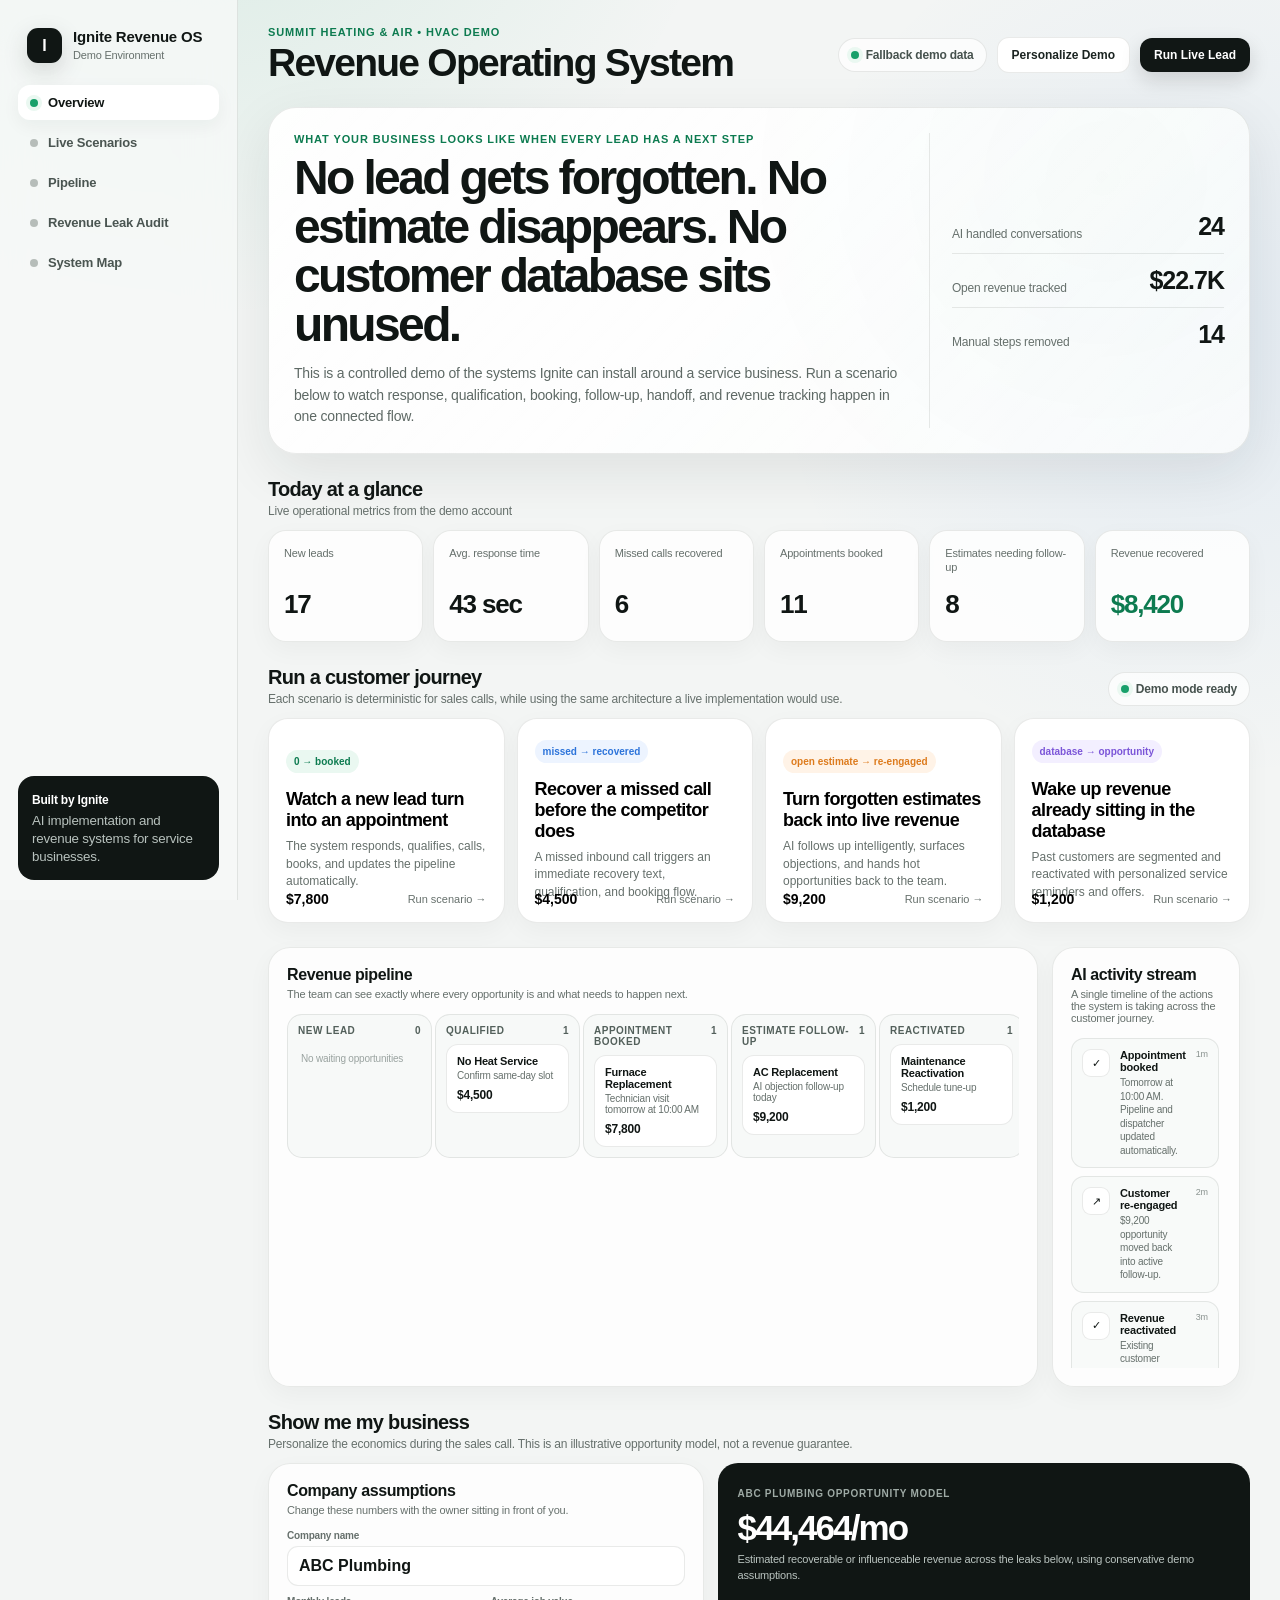
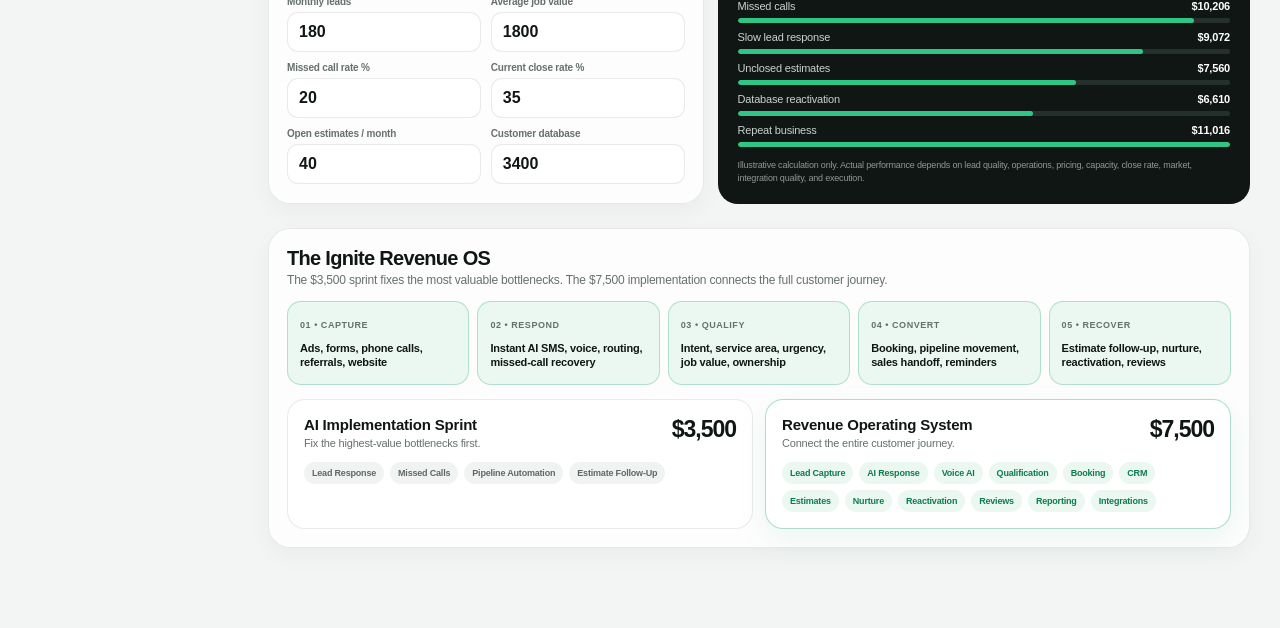
==== revenue-os-demo/index.html @ 438461cf "Build Ignite Revenue OS sales demo" ====
<!doctype html>
<html lang="en">
<head>
  <meta charset="utf-8" />
  <meta name="viewport" content="width=device-width, initial-scale=1" />
  <meta name="theme-color" content="#f5f7f6" />
  <title>Ignite Revenue OS Demo</title>
  <style>
    :root {
      --bg: #f3f5f4;
      --panel: rgba(255,255,255,.82);
      --panel-strong: #fff;
      --text: #101614;
      --muted: #66706c;
      --line: rgba(16,22,20,.09);
      --green: #18a06a;
      --green-dark: #0d7b50;
      --green-soft: #eaf8f1;
      --blue: #2d74da;
      --blue-soft: #edf4ff;
      --orange: #dd7b1d;
      --orange-soft: #fff3e7;
      --purple: #7b55d8;
      --purple-soft: #f3efff;
      --red: #d65252;
      --red-soft: #fff0f0;
      --shadow: 0 18px 55px rgba(18, 37, 30, .09);
      --radius: 22px;
    }
    * { box-sizing: border-box; }
    html { scroll-behavior: smooth; }
    body {
      margin: 0;
      background:
        radial-gradient(circle at 15% -10%, rgba(24,160,106,.13), transparent 34rem),
        radial-gradient(circle at 95% 15%, rgba(45,116,218,.08), transparent 28rem),
        var(--bg);
      color: var(--text);
      font-family: -apple-system, BlinkMacSystemFont, "SF Pro Display", "SF Pro Text", "Segoe UI", sans-serif;
      letter-spacing: -.012em;
    }
    button, input { font: inherit; }
    button { cursor: pointer; }
    .app { min-height: 100vh; display: grid; grid-template-columns: 238px 1fr; }
    .sidebar {
      position: sticky;
      top: 0;
      height: 100vh;
      padding: 22px 18px;
      border-right: 1px solid var(--line);
      background: rgba(247,249,248,.8);
      backdrop-filter: blur(24px);
      z-index: 10;
    }
    .brand { display: flex; align-items: center; gap: 11px; padding: 6px 9px 22px; }
    .brandmark {
      width: 35px; height: 35px; border-radius: 11px;
      display: grid; place-items: center;
      background: #101614; color: white; font-weight: 800;
      box-shadow: 0 8px 24px rgba(0,0,0,.15);
    }
    .brand strong { font-size: 15px; display:block; }
    .brand span { font-size: 11px; color: var(--muted); }
    .nav { display: grid; gap: 5px; }
    .nav a {
      text-decoration: none; color: #4a5551;
      padding: 10px 12px; border-radius: 12px; font-size: 13px; font-weight: 650;
      display:flex; align-items:center; gap:10px;
    }
    .nav a:hover, .nav a.active { background: white; color: var(--text); box-shadow: 0 6px 18px rgba(18,37,30,.05); }
    .doticon { width: 8px; height: 8px; border-radius: 50%; background: #b6bdb9; }
    .nav a.active .doticon { background: var(--green); box-shadow: 0 0 0 4px var(--green-soft); }
    .sidebar-foot {
      position: absolute; left:18px; right:18px; bottom:20px;
      padding: 14px; background: #101614; color:white; border-radius:16px;
    }
    .sidebar-foot small { display:block; color:#b8c2be; margin-top:4px; line-height:1.35; }
    main { min-width:0; padding: 26px 30px 80px; }
    .topbar { display:flex; justify-content:space-between; gap:18px; align-items:center; margin-bottom:22px; }
    .eyebrow { color: var(--green-dark); font-size: 11px; font-weight: 800; letter-spacing:.08em; text-transform:uppercase; }
    h1 { margin:5px 0 0; font-size: clamp(26px, 4vw, 39px); line-height:1.03; letter-spacing:-.045em; }
    .top-actions { display:flex; align-items:center; gap:10px; }
    .status {
      display:flex; align-items:center; gap:7px; padding:9px 12px;
      border:1px solid var(--line); background:rgba(255,255,255,.7); border-radius:999px;
      font-size:12px; font-weight:700; color:#46524e;
    }
    .status i { width:8px; height:8px; border-radius:50%; background:var(--green); box-shadow:0 0 0 4px var(--green-soft); }
    .btn {
      border:0; border-radius:12px; padding:10px 14px; font-weight:750; font-size:12px;
      transition:.18s ease; display:inline-flex; align-items:center; justify-content:center; gap:8px;
    }
    .btn:active { transform: scale(.98); }
    .btn.dark { background:#111715; color:#fff; box-shadow:0 8px 20px rgba(17,23,21,.15); }
    .btn.light { background:#fff; color:#1b2421; border:1px solid var(--line); }
    .hero {
      padding: 25px;
      background:
        linear-gradient(135deg, rgba(255,255,255,.94), rgba(255,255,255,.76)),
        radial-gradient(circle at 85% 20%, rgba(24,160,106,.12), transparent 24rem);
      border:1px solid var(--line); border-radius:28px; box-shadow:var(--shadow);
      display:grid; grid-template-columns:1.35fr .65fr; gap:22px; overflow:hidden;
    }
    .hero h2 { font-size: clamp(28px, 4.2vw, 48px); letter-spacing:-.055em; line-height:1.02; margin:9px 0 13px; max-width:840px; }
    .hero p { color:#5e6965; font-size:14px; line-height:1.55; max-width:720px; margin:0; }
    .hero-right { border-left:1px solid var(--line); padding-left:22px; display:grid; align-content:center; gap:12px; }
    .hero-stat { display:flex; justify-content:space-between; align-items:flex-end; padding-bottom:12px; border-bottom:1px solid var(--line); }
    .hero-stat:last-child { border-bottom:0; padding-bottom:0; }
    .hero-stat span { color:var(--muted); font-size:12px; }
    .hero-stat strong { font-size:25px; letter-spacing:-.04em; }
    section { margin-top:24px; }
    .section-head { display:flex; justify-content:space-between; gap:14px; align-items:end; margin-bottom:12px; }
    .section-head h3 { margin:0; font-size:20px; letter-spacing:-.035em; }
    .section-head p { margin:3px 0 0; color:var(--muted); font-size:12px; }
    .metrics { display:grid; grid-template-columns:repeat(6,minmax(0,1fr)); gap:10px; }
    .metric {
      background:var(--panel); border:1px solid var(--line); border-radius:18px; padding:15px;
      box-shadow:0 8px 24px rgba(18,37,30,.04); min-height:112px;
    }
    .metric small { display:block; color:var(--muted); font-size:11px; line-height:1.3; min-height:29px; }
    .metric strong { display:block; font-size:26px; letter-spacing:-.045em; margin-top:14px; }
    .metric .positive { color:var(--green-dark); }
    .scenario-grid { display:grid; grid-template-columns:repeat(4,minmax(0,1fr)); gap:12px; }
    .scenario {
      text-align:left; border:1px solid var(--line); background:var(--panel-strong); border-radius:20px;
      padding:17px; min-height:205px; position:relative; overflow:hidden; transition:.2s ease;
      box-shadow:0 8px 24px rgba(18,37,30,.04);
    }
    .scenario:hover { transform: translateY(-2px); box-shadow:0 16px 34px rgba(18,37,30,.08); }
    .scenario .chip { display:inline-flex; border-radius:999px; padding:6px 8px; font-size:10px; font-weight:800; }
    .scenario.green .chip{background:var(--green-soft); color:var(--green-dark)}
    .scenario.blue .chip{background:var(--blue-soft); color:var(--blue)}
    .scenario.orange .chip{background:var(--orange-soft); color:var(--orange)}
    .scenario.purple .chip{background:var(--purple-soft); color:var(--purple)}
    .scenario h4 { font-size:18px; margin:16px 0 7px; letter-spacing:-.03em; }
    .scenario p { color:var(--muted); font-size:12px; line-height:1.45; margin:0; }
    .scenario footer { position:absolute; left:17px; right:17px; bottom:15px; display:flex; justify-content:space-between; align-items:center; }
    .scenario footer strong { font-size:14px; }
    .scenario footer span { font-size:11px; color:var(--muted); }
    .split { display:grid; grid-template-columns:1.08fr .92fr; gap:14px; }
    .card { background:var(--panel); border:1px solid var(--line); border-radius:22px; padding:18px; box-shadow:0 8px 24px rgba(18,37,30,.04); }
    .card h4 { margin:0; font-size:16px; letter-spacing:-.025em; }
    .card-sub { color:var(--muted); font-size:11px; margin-top:4px; }
    .pipeline { display:grid; grid-template-columns:repeat(5,minmax(140px,1fr)); gap:8px; overflow-x:auto; padding-bottom:4px; }
    .stage { min-width:145px; background:#f7f9f8; border:1px solid var(--line); border-radius:15px; padding:10px; }
    .stage-head { display:flex; justify-content:space-between; font-size:10px; font-weight:800; color:#53605b; margin-bottom:8px; text-transform:uppercase; letter-spacing:.05em; }
    .opp { background:#fff; border:1px solid var(--line); border-radius:12px; padding:10px; margin-top:7px; }
    .opp strong { display:block; font-size:11px; }
    .opp span { display:block; color:var(--muted); font-size:10px; margin-top:3px; }
    .opp b { display:block; margin-top:7px; font-size:12px; }
    .activity { display:grid; gap:8px; max-height:330px; overflow:auto; padding-right:2px; }
    .activity-item { display:grid; grid-template-columns:28px 1fr auto; gap:10px; align-items:start; padding:10px; background:#f8faf9; border:1px solid var(--line); border-radius:13px; }
    .activity-icon { width:28px; height:28px; border-radius:9px; display:grid; place-items:center; background:#fff; border:1px solid var(--line); font-size:11px; }
    .activity-item strong { font-size:11px; display:block; }
    .activity-item span { font-size:10px; color:var(--muted); line-height:1.35; display:block; margin-top:3px; }
    .activity-item time { font-size:9px; color:#89928f; white-space:nowrap; }
    .roi-wrap { display:grid; grid-template-columns:.9fr 1.1fr; gap:14px; }
    .form-grid { display:grid; grid-template-columns:1fr 1fr; gap:10px; margin-top:14px; }
    .field { display:grid; gap:5px; }
    .field.full { grid-column:1/-1; }
    .field label { color:var(--muted); font-size:10px; font-weight:750; }
    .field input {
      width:100%; border:1px solid var(--line); background:#fff; border-radius:11px; padding:10px 11px; outline:none; color:var(--text); font-weight:700;
    }
    .field input:focus { border-color:rgba(24,160,106,.4); box-shadow:0 0 0 4px var(--green-soft); }
    .opportunity {
      background:#101614; color:white; border-radius:20px; padding:20px;
      display:flex; flex-direction:column; justify-content:space-between;
    }
    .opportunity small { color:#9eaaa5; font-size:10px; text-transform:uppercase; letter-spacing:.07em; font-weight:800; }
    .opportunity h4 { font-size:35px; margin:7px 0 4px; letter-spacing:-.055em; }
    .opportunity p { margin:0; color:#bac4c0; font-size:11px; line-height:1.45; }
    .leaks { margin-top:16px; display:grid; gap:8px; }
    .leak { display:grid; grid-template-columns:1fr auto; gap:10px; align-items:center; }
    .leak span { font-size:11px; color:#cad2cf; }
    .leak b { font-size:11px; }
    .bar { height:5px; border-radius:20px; background:#25302c; overflow:hidden; grid-column:1/-1; margin-top:-4px; }
    .bar i { display:block; height:100%; background:#31c487; border-radius:20px; }
    .note { color:#8f9995; font-size:9px; margin-top:12px; line-height:1.4; }
    .system-map { display:grid; grid-template-columns:repeat(5,1fr); gap:8px; align-items:stretch; margin-top:14px; }
    .node { border:1px solid var(--line); background:#fff; padding:12px; border-radius:14px; min-height:84px; }
    .node span { font-size:9px; color:var(--muted); text-transform:uppercase; letter-spacing:.06em; font-weight:800; }
    .node strong { display:block; font-size:11px; margin-top:10px; line-height:1.25; }
    .node.active { border-color:rgba(24,160,106,.28); background:var(--green-soft); }
    .packages { display:grid; grid-template-columns:1fr 1fr; gap:12px; margin-top:14px; }
    .package { border:1px solid var(--line); border-radius:18px; padding:16px; background:#fff; }
    .package.featured { border-color:rgba(24,160,106,.35); box-shadow:0 10px 30px rgba(24,160,106,.08); }
    .package-head { display:flex; justify-content:space-between; align-items:start; gap:12px; }
    .package h5 { margin:0; font-size:15px; }
    .price { font-size:23px; font-weight:850; letter-spacing:-.045em; }
    .modules { display:flex; flex-wrap:wrap; gap:6px; margin-top:13px; }
    .module { font-size:9px; font-weight:750; padding:6px 8px; border-radius:999px; background:#f1f3f2; color:#5d6864; }
    .featured .module { background:var(--green-soft); color:var(--green-dark); }
    .demo-drawer {
      position:fixed; inset:0; background:rgba(10,14,12,.38); backdrop-filter:blur(8px);
      display:none; align-items:center; justify-content:center; padding:20px; z-index:100;
    }
    .demo-drawer.show { display:flex; }
    .demo-panel {
      width:min(920px,100%); max-height:min(760px,92vh); overflow:auto;
      background:#f7f9f8; border:1px solid rgba(255,255,255,.7); border-radius:28px; box-shadow:0 32px 100px rgba(0,0,0,.22);
    }
    .demo-panel-head { position:sticky; top:0; z-index:2; display:flex; justify-content:space-between; gap:16px; align-items:center; padding:18px 20px; border-bottom:1px solid var(--line); background:rgba(247,249,248,.9); backdrop-filter:blur(22px); }
    .demo-panel-head h3 { margin:0; font-size:18px; }
    .close { width:34px;height:34px;border-radius:50%;border:1px solid var(--line);background:#fff;font-size:18px; }
    .demo-body { display:grid; grid-template-columns:.9fr 1.1fr; gap:12px; padding:14px; }
    .lead-card { background:#111715; color:white; border-radius:20px; padding:18px; align-self:start; position:sticky; top:78px; }
    .lead-card .label { color:#96a19d; font-size:9px; text-transform:uppercase; letter-spacing:.07em; font-weight:800; }
    .lead-card h4 { font-size:24px; margin:7px 0 3px; }
    .lead-card p { color:#bcc5c1; margin:0 0 16px; font-size:11px; }
    .lead-grid { display:grid; grid-template-columns:1fr 1fr; gap:8px; }
    .lead-data { background:#1b2421; border-radius:12px; padding:10px; }
    .lead-data span { font-size:9px; color:#8f9b96; display:block; }
    .lead-data strong { font-size:11px; display:block; margin-top:4px; }
    .value { margin-top:12px; padding:14px; border-radius:14px; background:linear-gradient(135deg,#164532,#1c6646); }
    .value span { font-size:9px; color:#aad7c2; }
    .value strong { display:block; font-size:24px; margin-top:4px; }
    .timeline { display:grid; gap:9px; }
    .event {
      opacity:0; transform:translateY(8px); transition:.35s ease;
      background:#fff; border:1px solid var(--line); border-radius:16px; padding:13px;
      display:grid; grid-template-columns:42px 1fr; gap:12px;
    }
    .event.visible { opacity:1; transform:translateY(0); }
    .time-pill { background:#f2f5f3; border-radius:10px; padding:8px 4px; text-align:center; font-size:9px; font-weight:850; color:#4b5752; height:max-content; }
    .event strong { display:block; font-size:12px; }
    .event p { margin:4px 0 0; color:var(--muted); font-size:10px; line-height:1.45; }
    .event .channel { display:inline-block; margin-top:8px; background:var(--green-soft); color:var(--green-dark); border-radius:999px; padding:4px 7px; font-size:8px; font-weight:850; text-transform:uppercase; letter-spacing:.05em; }
    .outcome {
      display:none; margin-top:10px; border-radius:18px; padding:16px;
      background:var(--green-soft); border:1px solid rgba(24,160,106,.2);
    }
    .outcome.show { display:block; }
    .outcome strong { font-size:14px; }
    .outcome p { margin:5px 0 0; font-size:10px; color:#4a6258; line-height:1.4; }
    .mobile-nav { display:none; }
    @media (max-width: 1100px) {
      .metrics { grid-template-columns:repeat(3,1fr); }
      .scenario-grid { grid-template-columns:repeat(2,1fr); }
      .system-map { grid-template-columns:repeat(3,1fr); }
    }
    @media (max-width: 820px) {
      .app { display:block; }
      .sidebar { display:none; }
      main { padding:18px 14px 90px; }
      .topbar { align-items:flex-start; }
      .top-actions .status { display:none; }
      .hero { grid-template-columns:1fr; padding:19px; }
      .hero-right { border-left:0; border-top:1px solid var(--line); padding:16px 0 0; grid-template-columns:repeat(3,1fr); }
      .hero-stat { display:block; border-bottom:0; padding:0; }
      .hero-stat strong { display:block; font-size:19px; margin-top:3px; }
      .split,.roi-wrap,.demo-body { grid-template-columns:1fr; }
      .lead-card { position:relative; top:0; }
      .mobile-nav {
        display:flex; position:fixed; left:12px; right:12px; bottom:10px; z-index:40;
        background:rgba(17,23,21,.92); backdrop-filter:blur(22px); padding:7px; border-radius:18px;
        justify-content:space-around; box-shadow:0 14px 40px rgba(0,0,0,.2);
      }
      .mobile-nav a { color:#b7c2bd; text-decoration:none; font-size:9px; font-weight:700; padding:7px 5px; }
      .mobile-nav a.active { color:white; }
    }
    @media (max-width: 570px) {
      h1 { font-size:29px; }
      .hero h2 { font-size:31px; }
      .metrics { grid-template-columns:repeat(2,1fr); }
      .scenario-grid { grid-template-columns:1fr; }
      .hero-right { grid-template-columns:1fr 1fr; }
      .form-grid { grid-template-columns:1fr; }
      .field.full { grid-column:auto; }
      .packages { grid-template-columns:1fr; }
      .system-map { grid-template-columns:1fr 1fr; }
      .top-actions .btn.light { display:none; }
    }
  </style>
</head>
<body>
<div class="app">
  <aside class="sidebar">
    <div class="brand">
      <div class="brandmark">I</div>
      <div><strong>Ignite Revenue OS</strong><span>Demo Environment</span></div>
    </div>
    <nav class="nav">
      <a class="active" href="#overview"><i class="doticon"></i>Overview</a>
      <a href="#scenarios"><i class="doticon"></i>Live Scenarios</a>
      <a href="#pipeline"><i class="doticon"></i>Pipeline</a>
      <a href="#roi"><i class="doticon"></i>Revenue Leak Audit</a>
      <a href="#system"><i class="doticon"></i>System Map</a>
    </nav>
    <div class="sidebar-foot">
      <strong style="font-size:12px">Built by Ignite</strong>
      <small>AI implementation and revenue systems for service businesses.</small>
    </div>
  </aside>

  <main>
    <div class="topbar">
      <div>
        <div class="eyebrow">Summit Heating & Air • HVAC Demo</div>
        <h1>Revenue Operating System</h1>
      </div>
      <div class="top-actions">
        <div class="status"><i></i><span id="dataStatus">Connected to Supabase</span></div>
        <button class="btn light" onclick="scrollToId('roi')">Personalize Demo</button>
        <button class="btn dark" onclick="runScenario('new-lead')">Run Live Lead</button>
      </div>
    </div>

    <section id="overview" class="hero">
      <div>
        <div class="eyebrow">What your business looks like when every lead has a next step</div>
        <h2>No lead gets forgotten. No estimate disappears. No customer database sits unused.</h2>
        <p>This is a controlled demo of the systems Ignite can install around a service business. Run a scenario below to watch response, qualification, booking, follow-up, handoff, and revenue tracking happen in one connected flow.</p>
      </div>
      <div class="hero-right">
        <div class="hero-stat"><span>AI handled conversations</span><strong>24</strong></div>
        <div class="hero-stat"><span>Open revenue tracked</span><strong>$22.7K</strong></div>
        <div class="hero-stat"><span>Manual steps removed</span><strong>14</strong></div>
      </div>
    </section>

    <section>
      <div class="section-head">
        <div><h3>Today at a glance</h3><p>Live operational metrics from the demo account</p></div>
      </div>
      <div id="metrics" class="metrics"></div>
    </section>

    <section id="scenarios">
      <div class="section-head">
        <div><h3>Run a customer journey</h3><p>Each scenario is deterministic for sales calls, while using the same architecture a live implementation would use.</p></div>
        <span class="status"><i></i>Demo mode ready</span>
      </div>
      <div id="scenarioGrid" class="scenario-grid"></div>
    </section>

    <section id="pipeline" class="split">
      <div class="card">
        <h4>Revenue pipeline</h4>
        <div class="card-sub">The team can see exactly where every opportunity is and what needs to happen next.</div>
        <div class="pipeline" id="pipelineBoard" style="margin-top:14px"></div>
      </div>
      <div class="card">
        <h4>AI activity stream</h4>
        <div class="card-sub">A single timeline of the actions the system is taking across the customer journey.</div>
        <div class="activity" id="activityStream" style="margin-top:14px"></div>
      </div>
    </section>

    <section id="roi">
      <div class="section-head">
        <div><h3>Show me my business</h3><p>Personalize the economics during the sales call. This is an illustrative opportunity model, not a revenue guarantee.</p></div>
      </div>
      <div class="roi-wrap">
        <div class="card">
          <h4>Company assumptions</h4>
          <div class="card-sub">Change these numbers with the owner sitting in front of you.</div>
          <div class="form-grid">
            <div class="field full"><label>Company name</label><input id="companyName" value="ABC Plumbing" oninput="calculateROI()"/></div>
            <div class="field"><label>Monthly leads</label><input id="monthlyLeads" type="number" value="180" oninput="calculateROI()"/></div>
            <div class="field"><label>Average job value</label><input id="avgJob" type="number" value="1800" oninput="calculateROI()"/></div>
            <div class="field"><label>Missed call rate %</label><input id="missedRate" type="number" value="20" oninput="calculateROI()"/></div>
            <div class="field"><label>Current close rate %</label><input id="closeRate" type="number" value="35" oninput="calculateROI()"/></div>
            <div class="field"><label>Open estimates / month</label><input id="openEstimates" type="number" value="40" oninput="calculateROI()"/></div>
            <div class="field"><label>Customer database</label><input id="databaseSize" type="number" value="3400" oninput="calculateROI()"/></div>
          </div>
        </div>
        <div class="opportunity">
          <div>
            <small id="roiCompany">ABC Plumbing opportunity model</small>
            <h4 id="totalOpportunity">$31,680/mo</h4>
            <p>Estimated recoverable or influenceable revenue across the leaks below, using conservative demo assumptions.</p>
          </div>
          <div id="leaks" class="leaks"></div>
          <div class="note">Illustrative calculation only. Actual performance depends on lead quality, operations, pricing, capacity, close rate, market, integration quality, and execution.</div>
        </div>
      </div>
    </section>

    <section id="system">
      <div class="card">
        <div class="section-head" style="margin-bottom:0">
          <div><h3>The Ignite Revenue OS</h3><p>The $3,500 sprint fixes the most valuable bottlenecks. The $7,500 implementation connects the full customer journey.</p></div>
        </div>
        <div class="system-map">
          <div class="node active"><span>01 • Capture</span><strong>Ads, forms, phone calls, referrals, website</strong></div>
          <div class="node active"><span>02 • Respond</span><strong>Instant AI SMS, voice, routing, missed-call recovery</strong></div>
          <div class="node active"><span>03 • Qualify</span><strong>Intent, service area, urgency, job value, ownership</strong></div>
          <div class="node active"><span>04 • Convert</span><strong>Booking, pipeline movement, sales handoff, reminders</strong></div>
          <div class="node active"><span>05 • Recover</span><strong>Estimate follow-up, nurture, reactivation, reviews</strong></div>
        </div>

        <div class="packages">
          <div class="package">
            <div class="package-head"><div><h5>AI Implementation Sprint</h5><div class="card-sub">Fix the highest-value bottlenecks first.</div></div><div class="price">$3,500</div></div>
            <div class="modules">
              <span class="module">Lead Response</span><span class="module">Missed Calls</span><span class="module">Pipeline Automation</span><span class="module">Estimate Follow-Up</span>
            </div>
          </div>
          <div class="package featured">
            <div class="package-head"><div><h5>Revenue Operating System</h5><div class="card-sub">Connect the entire customer journey.</div></div><div class="price">$7,500</div></div>
            <div class="modules">
              <span class="module">Lead Capture</span><span class="module">AI Response</span><span class="module">Voice AI</span><span class="module">Qualification</span><span class="module">Booking</span><span class="module">CRM</span><span class="module">Estimates</span><span class="module">Nurture</span><span class="module">Reactivation</span><span class="module">Reviews</span><span class="module">Reporting</span><span class="module">Integrations</span>
            </div>
          </div>
        </div>
      </div>
    </section>
  </main>
</div>

<nav class="mobile-nav">
  <a class="active" href="#overview">Overview</a>
  <a href="#scenarios">Scenarios</a>
  <a href="#pipeline">Pipeline</a>
  <a href="#roi">ROI</a>
  <a href="#system">System</a>
</nav>

<div id="drawer" class="demo-drawer" onclick="drawerBackdrop(event)">
  <div class="demo-panel">
    <div class="demo-panel-head">
      <div><div class="eyebrow" id="drawerEyebrow">Live scenario</div><h3 id="drawerTitle">New Web Lead</h3></div>
      <button class="close" onclick="closeDrawer()">×</button>
    </div>
    <div class="demo-body">
      <div id="leadCard" class="lead-card"></div>
      <div>
        <div id="timeline" class="timeline"></div>
        <div id="outcome" class="outcome"></div>
      </div>
    </div>
  </div>
</div>

<script>
const SUPABASE_URL = 'https://ccchujdxkbcbjuyjhbez.supabase.co';
const SUPABASE_KEY = 'sb_publishable_yk34HOJdFoAPgLxltx_pbA_Zfo2zjg2';

const fallback = {
  organization: { name:'Summit Heating & Air', monthly_leads:180, avg_job_value:1800, close_rate:35, missed_call_rate:20, database_size:3400 },
  metrics: [
    {metric_key:'new_leads',label:'New leads',metric_value:17,suffix:''},
    {metric_key:'response_time',label:'Avg. response time',metric_value:43,suffix:' sec'},
    {metric_key:'missed_recovered',label:'Missed calls recovered',metric_value:6,suffix:''},
    {metric_key:'appointments',label:'Appointments booked',metric_value:11,suffix:''},
    {metric_key:'estimates_followup',label:'Estimates needing follow-up',metric_value:8,suffix:''},
    {metric_key:'revenue_recovered',label:'Revenue recovered',metric_value:8420,suffix:'$'}
  ],
  scenarios: [
    {scenario_key:'new-lead',name:'New Web Lead',eyebrow:'0 → booked',headline:'Watch a new lead turn into an appointment',description:'The system responds, qualifies, calls, books, and updates the pipeline automatically.',potential_value:7800,accent:'green'},
    {scenario_key:'missed-call',name:'Missed Phone Call',eyebrow:'missed → recovered',headline:'Recover a missed call before the competitor does',description:'A missed inbound call triggers an immediate recovery text, qualification, and booking flow.',potential_value:4500,accent:'blue'},
    {scenario_key:'estimate',name:'Estimate Not Closed',eyebrow:'open estimate → re-engaged',headline:'Turn forgotten estimates back into live revenue',description:'AI follows up intelligently, surfaces objections, and hands hot opportunities back to the team.',potential_value:9200,accent:'orange'},
    {scenario_key:'reactivation',name:'Old Customer',eyebrow:'database → opportunity',headline:'Wake up revenue already sitting in the database',description:'Past customers are segmented and reactivated with personalized service reminders and offers.',potential_value:1200,accent:'purple'}
  ],
  contacts: [
    {name:'Sarah Mitchell',service:'Furnace replacement',source:'Google Ads',estimated_value:7800,intent:'high',status:'Appointment Booked'},
    {name:'Mike Torres',service:'No heat / diagnostic',source:'Missed Call',estimated_value:4500,intent:'high',status:'Qualified'},
    {name:'David Reynolds',service:'AC replacement',source:'Estimate Follow-up',estimated_value:9200,intent:'medium',status:'Estimate Open'},
    {name:'Ashley Brooks',service:'Heat pump maintenance',source:'Database Reactivation',estimated_value:1200,intent:'medium',status:'Reactivated'}
  ],
  opportunities: [
    {title:'Furnace Replacement',stage:'Appointment Booked',value:7800,probability:70,next_action:'Technician visit tomorrow at 10:00 AM'},
    {title:'No Heat Service',stage:'Qualified',value:4500,probability:55,next_action:'Confirm same-day slot'},
    {title:'AC Replacement',stage:'Estimate Follow-Up',value:9200,probability:45,next_action:'AI objection follow-up today'},
    {title:'Maintenance Reactivation',stage:'Reactivated',value:1200,probability:60,next_action:'Schedule tune-up'}
  ],
  events: [
    {scenario_key:'new-lead',sort_order:1,seconds_from_start:0,title:'Lead received',detail:'Google Ads lead captured and added to the CRM.',channel:'web'},
    {scenario_key:'new-lead',sort_order:2,seconds_from_start:8,title:'AI response sent',detail:'Hey Sarah, this is Summit Heating & Air. I just saw your request about the furnace. Are you currently without heat?',channel:'sms'},
    {scenario_key:'new-lead',sort_order:3,seconds_from_start:18,title:'Customer replied',detail:'Yeah, it stopped working this morning.',channel:'sms'},
    {scenario_key:'new-lead',sort_order:4,seconds_from_start:21,title:'Intent detected: HIGH',detail:'Homeowner, in service area, same-day urgency, replacement opportunity.',channel:'ai'},
    {scenario_key:'new-lead',sort_order:5,seconds_from_start:24,title:'AI call initiated',detail:'AI confirms urgency, service need, location, and scheduling window.',channel:'call'},
    {scenario_key:'new-lead',sort_order:6,seconds_from_start:62,title:'Appointment booked',detail:'Tomorrow at 10:00 AM. Pipeline and dispatcher updated automatically.',channel:'calendar'},
    {scenario_key:'missed-call',sort_order:1,seconds_from_start:0,title:'Incoming call missed',detail:'No employee answered the inbound call.',channel:'call'},
    {scenario_key:'missed-call',sort_order:2,seconds_from_start:7,title:'Recovery text sent',detail:'Hey Mike, sorry we missed your call. This is Summit Heating & Air. What can we help you with?',channel:'sms'},
    {scenario_key:'missed-call',sort_order:3,seconds_from_start:20,title:'Customer responded',detail:'Our heat stopped working and we need someone today.',channel:'sms'},
    {scenario_key:'missed-call',sort_order:4,seconds_from_start:28,title:'Qualified for same-day service',detail:'Urgent no-heat call, homeowner, in service area.',channel:'ai'},
    {scenario_key:'missed-call',sort_order:5,seconds_from_start:48,title:'Same-day slot offered',detail:'Opportunity recovered instead of becoming a lost call.',channel:'calendar'},
    {scenario_key:'estimate',sort_order:1,seconds_from_start:0,title:'$9,200 estimate still open',detail:'AC replacement estimate sent 3 days ago with no decision.',channel:'crm'},
    {scenario_key:'estimate',sort_order:2,seconds_from_start:8,title:'Personalized follow-up sent',detail:'AI checks whether timing, price, or another quote is holding up the decision.',channel:'sms'},
    {scenario_key:'estimate',sort_order:3,seconds_from_start:24,title:'Objection surfaced',detail:'We are getting another quote first.',channel:'sms'},
    {scenario_key:'estimate',sort_order:4,seconds_from_start:29,title:'Sales rep alerted',detail:'High-value objection requires human takeover. Context and suggested response attached.',channel:'ai'},
    {scenario_key:'estimate',sort_order:5,seconds_from_start:55,title:'Customer re-engaged',detail:'$9,200 opportunity moved back into active follow-up.',channel:'crm'},
    {scenario_key:'reactivation',sort_order:1,seconds_from_start:0,title:'Customer segment identified',detail:'Past maintenance customers with no visit in 12+ months.',channel:'crm'},
    {scenario_key:'reactivation',sort_order:2,seconds_from_start:9,title:'Personalized reactivation sent',detail:'Seasonal heat-pump tune-up message generated from customer history.',channel:'sms'},
    {scenario_key:'reactivation',sort_order:3,seconds_from_start:31,title:'Customer raises hand',detail:'Yes, we have been meaning to get that scheduled.',channel:'sms'},
    {scenario_key:'reactivation',sort_order:4,seconds_from_start:50,title:'Revenue reactivated',detail:'Existing customer converted without buying another lead.',channel:'calendar'}
  ]
};

let data = structuredClone(fallback);
let timers = [];

async function sb(path) {
  const res = await fetch(SUPABASE_URL + '/rest/v1/' + path, {
    headers: { apikey: SUPABASE_KEY, Authorization: 'Bearer ' + SUPABASE_KEY }
  });
  if (!res.ok) throw new Error('Supabase request failed');
  return res.json();
}

async function loadData() {
  try {
    const [org, metrics, scenarios, contacts, opportunities, events] = await Promise.all([
      sb('demo_organizations?slug=eq.summit-hvac&select=*'),
      sb('demo_metrics?select=*&order=label'),
      sb('demo_scenarios?select=*&order=name'),
      sb('demo_contacts?select=*&order=created_at'),
      sb('demo_opportunities?select=*&order=updated_at'),
      sb('demo_events?select=*&order=scenario_key,sort_order')
    ]);
    data = {
      organization: org[0] || fallback.organization,
      metrics: metrics.length ? metrics : fallback.metrics,
      scenarios: scenarios.length ? scenarios : fallback.scenarios,
      contacts: contacts.length ? contacts : fallback.contacts,
      opportunities: opportunities.length ? opportunities : fallback.opportunities,
      events: events.length ? events : fallback.events
    };
    document.getElementById('dataStatus').textContent = 'Connected to Supabase';
  } catch (e) {
    document.getElementById('dataStatus').textContent = 'Fallback demo data';
  }
  renderAll();
}

function money(v) {
  return Number(v).toLocaleString('en-US',{style:'currency',currency:'USD',maximumFractionDigits:0});
}

function renderMetrics() {
  const order = ['new_leads','response_time','missed_recovered','appointments','estimates_followup','revenue_recovered'];
  const sorted = [...data.metrics].sort((a,b)=>order.indexOf(a.metric_key)-order.indexOf(b.metric_key));
  document.getElementById('metrics').innerHTML = sorted.map(m => {
    let val = Number(m.metric_value);
    let formatted = m.suffix === '$' ? money(val) : val.toLocaleString() + (m.suffix || '');
    return '<div class="metric"><small>'+escapeHtml(m.label)+'</small><strong class="'+(m.metric_key==='revenue_recovered'?'positive':'')+'">'+formatted+'</strong></div>';
  }).join('');
}

function renderScenarios() {
  const order = ['new-lead','missed-call','estimate','reactivation'];
  const sorted = [...data.scenarios].sort((a,b)=>order.indexOf(a.scenario_key)-order.indexOf(b.scenario_key));
  document.getElementById('scenarioGrid').innerHTML = sorted.map(s =>
    '<button class="scenario '+escapeHtml(s.accent)+'" onclick="runScenario(\''+escapeHtml(s.scenario_key)+'\')">'+
      '<span class="chip">'+escapeHtml(s.eyebrow)+'</span>'+
      '<h4>'+escapeHtml(s.headline)+'</h4>'+
      '<p>'+escapeHtml(s.description)+'</p>'+
      '<footer><strong>'+money(s.potential_value)+'</strong><span>Run scenario →</span></footer>'+
    '</button>'
  ).join('');
}

function renderPipeline() {
  const stages = ['New Lead','Qualified','Appointment Booked','Estimate Follow-Up','Reactivated'];
  let html = '';
  stages.forEach(stage => {
    const matches = data.opportunities.filter(o => o.stage === stage);
    html += '<div class="stage"><div class="stage-head"><span>'+stage+'</span><b>'+matches.length+'</b></div>';
    if (!matches.length) html += '<div style="font-size:10px;color:#9aa3a0;padding:9px 3px">No waiting opportunities</div>';
    matches.forEach(o => html += '<div class="opp"><strong>'+escapeHtml(o.title)+'</strong><span>'+escapeHtml(o.next_action || '')+'</span><b>'+money(o.value)+'</b></div>');
    html += '</div>';
  });
  document.getElementById('pipelineBoard').innerHTML = html;
}

function renderActivity() {
  const recent = [...data.events].sort((a,b)=>Number(b.seconds_from_start)-Number(a.seconds_from_start)).slice(0,9);
  document.getElementById('activityStream').innerHTML = recent.map((e,i) =>
    '<div class="activity-item"><div class="activity-icon">'+channelIcon(e.channel)+'</div><div><strong>'+escapeHtml(e.title)+'</strong><span>'+escapeHtml(e.detail)+'</span></div><time>'+(i+1)+'m</time></div>'
  ).join('');
}

function runScenario(key) {
  timers.forEach(clearTimeout); timers = [];
  const scenario = data.scenarios.find(s=>s.scenario_key===key) || fallback.scenarios.find(s=>s.scenario_key===key);
  const events = data.events.filter(e=>e.scenario_key===key).sort((a,b)=>Number(a.sort_order)-Number(b.sort_order));
  const contactMap = {
    'new-lead': data.contacts.find(c=>c.name==='Sarah Mitchell') || fallback.contacts[0],
    'missed-call': data.contacts.find(c=>c.name==='Mike Torres') || fallback.contacts[1],
    'estimate': data.contacts.find(c=>c.name==='David Reynolds') || fallback.contacts[2],
    'reactivation': data.contacts.find(c=>c.name==='Ashley Brooks') || fallback.contacts[3]
  };
  const c = contactMap[key];
  document.getElementById('drawerEyebrow').textContent = scenario.eyebrow;
  document.getElementById('drawerTitle').textContent = scenario.name;
  document.getElementById('leadCard').innerHTML =
    '<div class="label">Customer profile</div><h4>'+escapeHtml(c.name)+'</h4><p>'+escapeHtml(c.service)+'</p>'+
    '<div class="lead-grid">'+
      '<div class="lead-data"><span>Source</span><strong>'+escapeHtml(c.source)+'</strong></div>'+
      '<div class="lead-data"><span>Intent</span><strong>'+escapeHtml(String(c.intent).toUpperCase())+'</strong></div>'+
      '<div class="lead-data"><span>Status</span><strong>'+escapeHtml(c.status)+'</strong></div>'+
      '<div class="lead-data"><span>System mode</span><strong>AI + human handoff</strong></div>'+
    '</div><div class="value"><span>Potential job value</span><strong>'+money(c.estimated_value)+'</strong></div>';
  document.getElementById('timeline').innerHTML = events.map((e,i)=>
    '<div class="event" id="event-'+i+'"><div class="time-pill">'+formatSeconds(e.seconds_from_start)+'</div><div><strong>'+escapeHtml(e.title)+'</strong><p>'+escapeHtml(e.detail)+'</p><span class="channel">'+escapeHtml(e.channel || 'system')+'</span></div></div>'
  ).join('');
  const outcome = document.getElementById('outcome');
  outcome.classList.remove('show');
  outcome.innerHTML = '<strong>Outcome: '+escapeHtml(outcomeTitle(key))+'</strong><p>'+escapeHtml(outcomeText(key, scenario.potential_value))+'</p>';
  document.getElementById('drawer').classList.add('show');
  document.body.style.overflow = 'hidden';
  events.forEach((_,i)=>{
    timers.push(setTimeout(()=>{
      const el = document.getElementById('event-'+i);
      if (el) el.classList.add('visible');
      if (i === events.length-1) timers.push(setTimeout(()=>outcome.classList.add('show'),420));
    }, 260 + i*620));
  });
}

function outcomeTitle(key) {
  return {
    'new-lead':'Appointment booked without manual chasing',
    'missed-call':'Missed revenue opportunity recovered',
    'estimate':'High-value estimate brought back to life',
    'reactivation':'Existing customer turned back into revenue'
  }[key] || 'Workflow completed';
}
function outcomeText(key,value) {
  const prefix = money(value) + ' potential value';
  return {
    'new-lead':prefix+' moved from lead capture to a scheduled appointment with qualification and handoff recorded.',
    'missed-call':prefix+' was protected even though nobody answered the original phone call.',
    'estimate':prefix+' was surfaced for a human closer after AI identified the real objection.',
    'reactivation':prefix+' came from the existing customer database instead of buying a new lead.'
  }[key] || prefix;
}

function formatSeconds(s){ s=Number(s); return s<60 ? '00:'+String(s).padStart(2,'0') : '01:'+String(s-60).padStart(2,'0'); }
function channelIcon(c){ return ({sms:'✦',call:'☎',ai:'AI',calendar:'✓',crm:'↗',web:'+'})[c] || '•'; }
function closeDrawer(){ timers.forEach(clearTimeout); document.getElementById('drawer').classList.remove('show'); document.body.style.overflow=''; }
function drawerBackdrop(e){ if(e.target.id==='drawer') closeDrawer(); }
function scrollToId(id){ document.getElementById(id).scrollIntoView({behavior:'smooth'}); }

function calculateROI() {
  const company = document.getElementById('companyName').value || 'Your Company';
  const leads = Math.max(0, Number(document.getElementById('monthlyLeads').value)||0);
  const avg = Math.max(0, Number(document.getElementById('avgJob').value)||0);
  const missed = Math.min(100, Math.max(0, Number(document.getElementById('missedRate').value)||0))/100;
  const close = Math.min(100, Math.max(0, Number(document.getElementById('closeRate').value)||0))/100;
  const estimates = Math.max(0, Number(document.getElementById('openEstimates').value)||0);
  const db = Math.max(0, Number(document.getElementById('databaseSize').value)||0);

  const missedCalls = leads * missed * avg * Math.max(.12, close) * .45;
  const slowResponse = leads * (1-missed) * avg * .035;
  const estimateRecovery = estimates * avg * .105;
  const reactivation = db * .006 * avg * .18;
  const repeat = db * .0018 * avg;
  const items = [
    ['Missed calls', missedCalls],
    ['Slow lead response', slowResponse],
    ['Unclosed estimates', estimateRecovery],
    ['Database reactivation', reactivation],
    ['Repeat business', repeat]
  ];
  const total = items.reduce((s,x)=>s+x[1],0);
  const max = Math.max(...items.map(x=>x[1]),1);
  document.getElementById('roiCompany').textContent = company+' opportunity model';
  document.getElementById('totalOpportunity').textContent = money(total)+'/mo';
  document.getElementById('leaks').innerHTML = items.map(x =>
    '<div class="leak"><span>'+x[0]+'</span><b>'+money(x[1])+'</b><div class="bar"><i style="width:'+Math.max(6,(x[1]/max)*100)+'%"></i></div></div>'
  ).join('');
}

function escapeHtml(v){
  return String(v ?? '').replace(/[&<>"']/g, m=>({'&':'&amp;','<':'&lt;','>':'&gt;','"':'&quot;',"'":'&#039;'}[m]));
}
function renderAll(){ renderMetrics(); renderScenarios(); renderPipeline(); renderActivity(); calculateROI(); }
document.addEventListener('keydown',e=>{ if(e.key==='Escape') closeDrawer(); });
loadData();
</script>
</body>
</html>
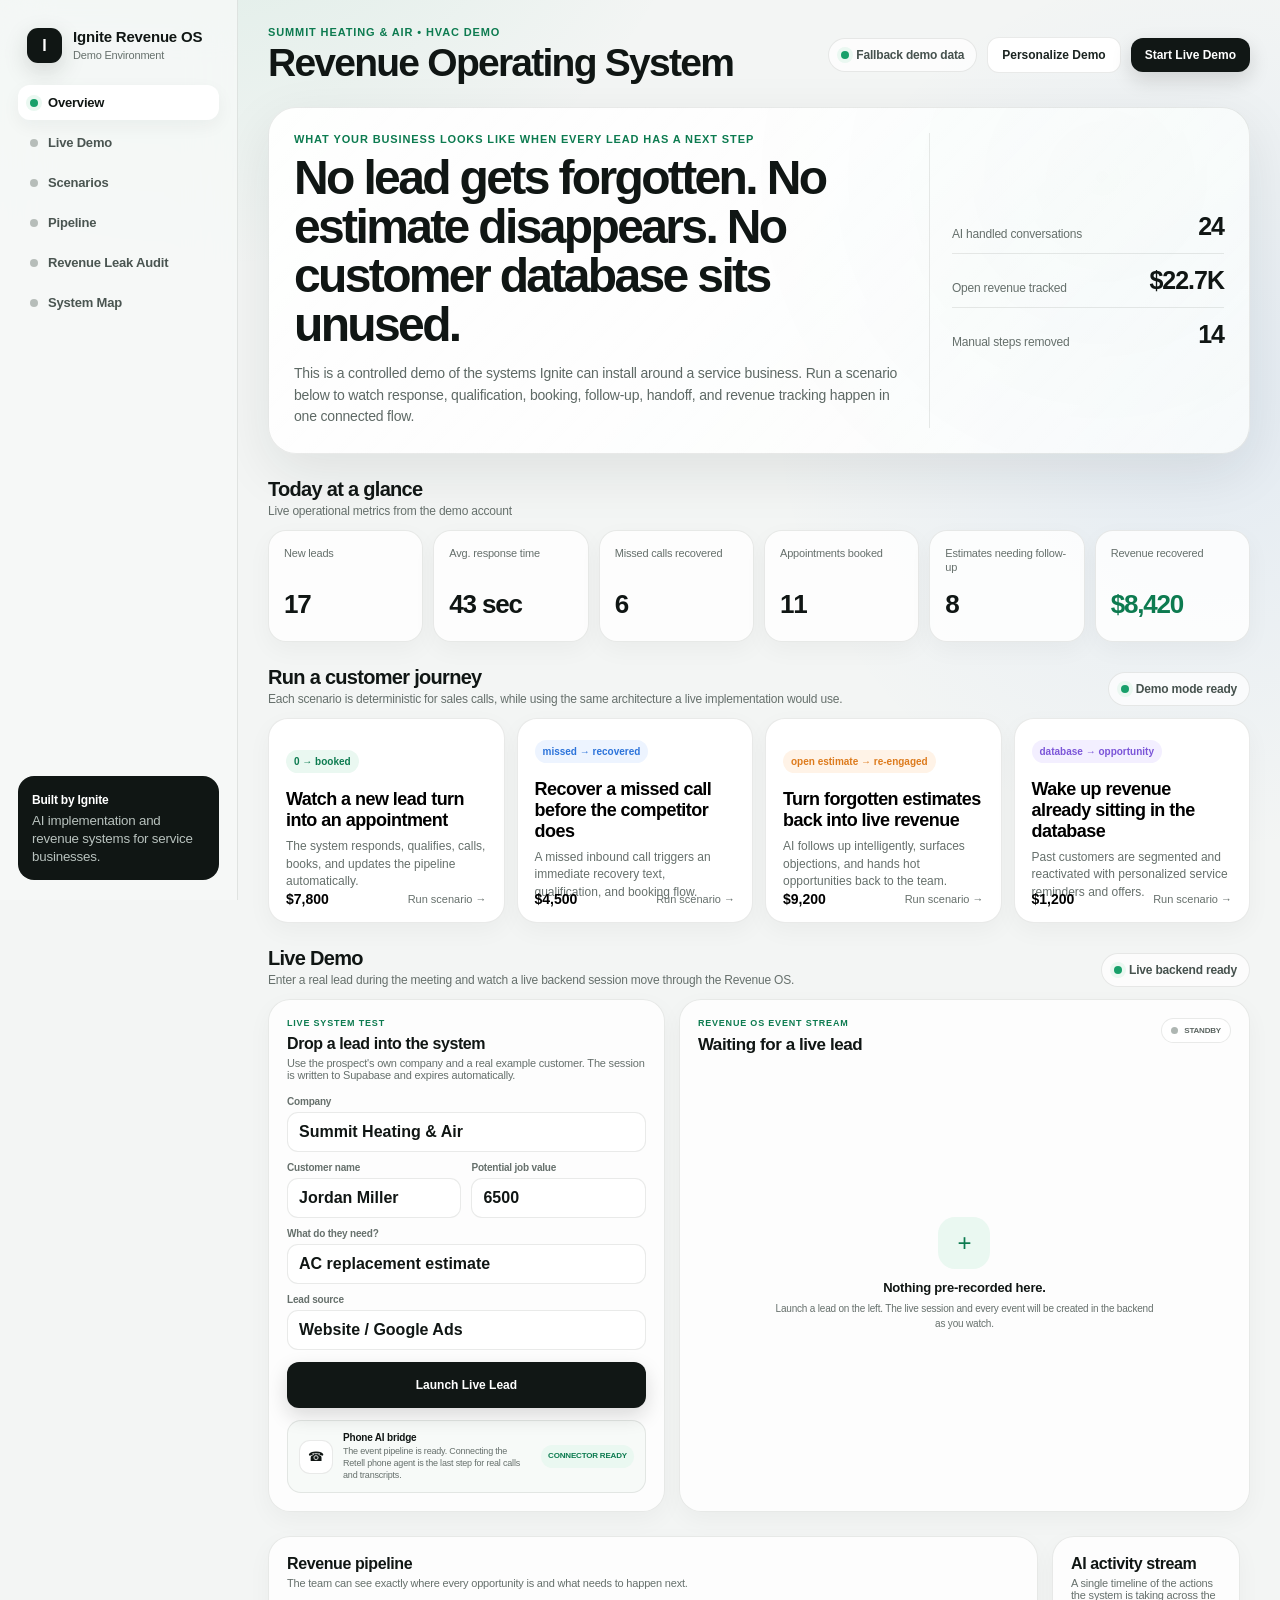
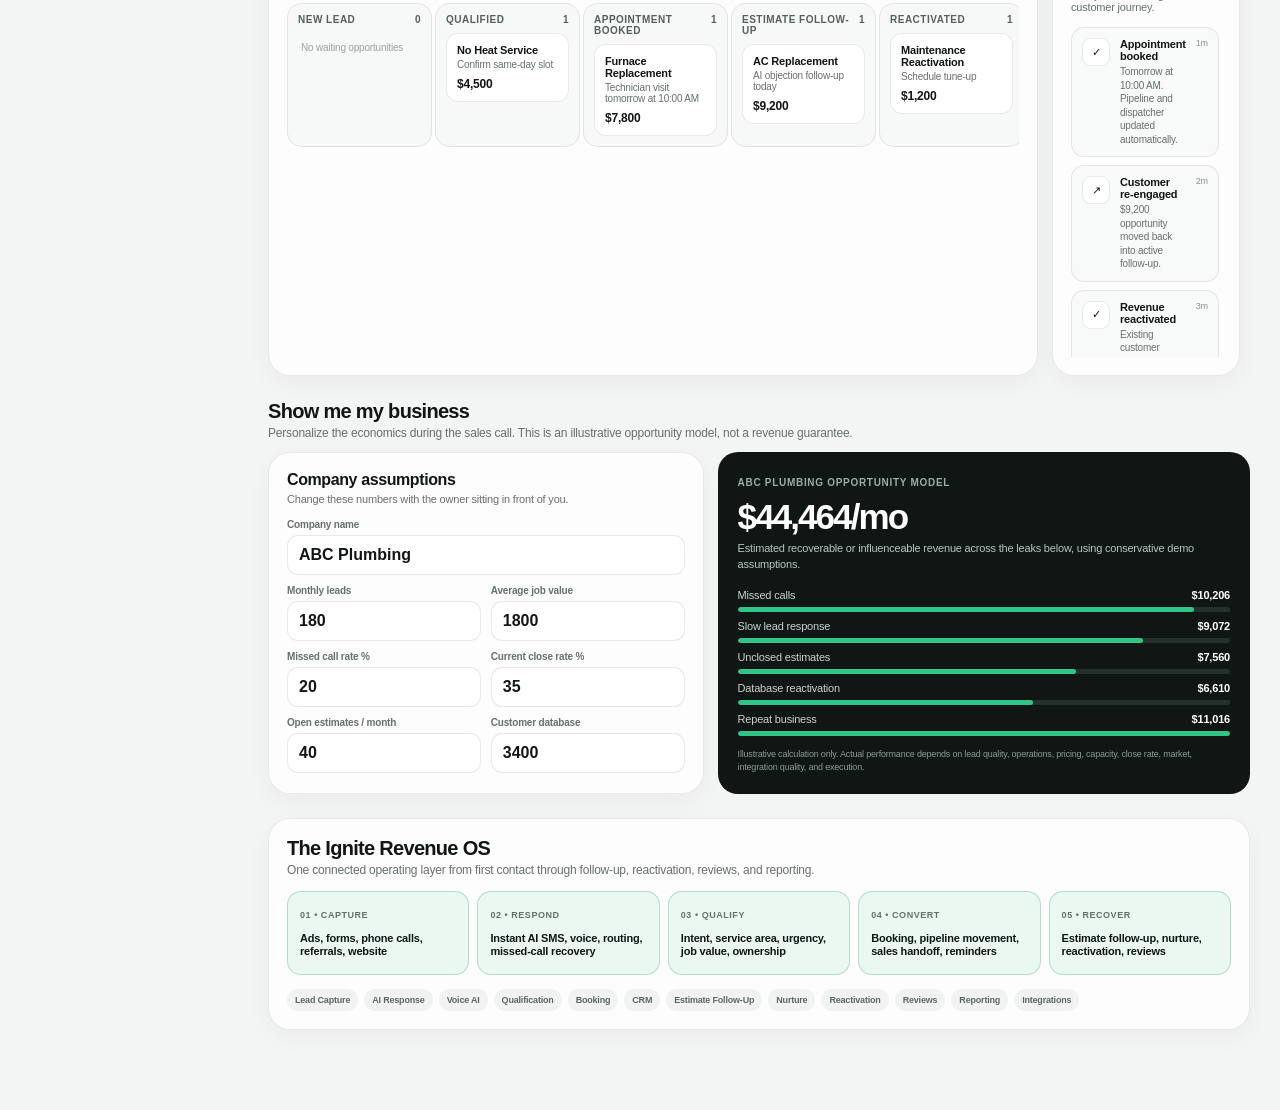
==== commit 4603210d: "Remove pricing and add live Revenue OS demo mode" ====
--- a/revenue-os-demo/index.html
+++ b/revenue-os-demo/index.html
@@ -271,6 +271,450 @@
       .system-map { grid-template-columns:1fr 1fr; }
       .top-actions .btn.light { display:none; }
     }
+  
+    /* Mobile-first hardening: prevent desktop canvas behavior on phones */
+    @media (max-width: 820px) {
+      html, body {
+        width: 100%;
+        max-width: 100%;
+        overflow-x: hidden;
+      }
+      body { background-attachment: scroll; }
+      .app {
+        display: block !important;
+        width: 100% !important;
+        max-width: 100% !important;
+        min-width: 0 !important;
+      }
+      .sidebar { display: none !important; }
+      main {
+        display: block !important;
+        width: 100% !important;
+        max-width: 100% !important;
+        min-width: 0 !important;
+        margin: 0 !important;
+        padding: 14px 12px 92px !important;
+        overflow: hidden;
+      }
+      .topbar {
+        width: 100%;
+        display: grid !important;
+        grid-template-columns: minmax(0, 1fr) auto;
+        gap: 10px;
+        align-items: start;
+        margin-bottom: 14px;
+      }
+      .topbar > div:first-child { min-width: 0; }
+      .topbar h1 {
+        font-size: 28px !important;
+        line-height: .98;
+        max-width: 230px;
+        overflow-wrap: anywhere;
+      }
+      .topbar .eyebrow {
+        max-width: 240px;
+        font-size: 9px;
+        line-height: 1.35;
+      }
+      .top-actions {
+        display: flex;
+        align-items: flex-start;
+        justify-content: flex-end;
+        min-width: 0;
+      }
+      .top-actions .status,
+      .top-actions .btn.light { display: none !important; }
+      .top-actions .btn.dark {
+        white-space: normal;
+        width: 88px;
+        min-height: 48px;
+        padding: 9px 10px;
+        line-height: 1.08;
+        border-radius: 13px;
+        font-size: 10px;
+      }
+      .hero {
+        display: block !important;
+        width: 100% !important;
+        max-width: 100% !important;
+        min-width: 0 !important;
+        padding: 18px !important;
+        border-radius: 22px;
+      }
+      .hero h2 {
+        font-size: 30px !important;
+        line-height: 1.02;
+        margin: 8px 0 12px;
+        max-width: none !important;
+      }
+      .hero p {
+        font-size: 12px;
+        line-height: 1.52;
+        max-width: none !important;
+      }
+      .hero-right {
+        display: grid !important;
+        grid-template-columns: repeat(3, minmax(0,1fr)) !important;
+        gap: 8px !important;
+        width: 100% !important;
+        border-left: 0 !important;
+        border-top: 1px solid var(--line);
+        margin-top: 16px;
+        padding: 14px 0 0 !important;
+      }
+      .hero-stat {
+        display: block !important;
+        min-width: 0;
+        padding: 0 !important;
+        border: 0 !important;
+      }
+      .hero-stat span {
+        display: block;
+        font-size: 9px;
+        line-height: 1.25;
+        min-height: 24px;
+      }
+      .hero-stat strong {
+        display: block;
+        margin-top: 4px;
+        font-size: 18px;
+      }
+      section {
+        width: 100%;
+        max-width: 100%;
+        min-width: 0;
+        margin-top: 20px;
+      }
+      .section-head {
+        width: 100%;
+        align-items: flex-start;
+        gap: 8px;
+        margin-bottom: 10px;
+      }
+      .section-head h3 { font-size: 18px; }
+      .section-head p { font-size: 10px; line-height: 1.35; }
+      .section-head > .status {
+        flex: 0 0 auto;
+        max-width: 88px;
+        white-space: normal;
+        line-height: 1.1;
+        padding: 8px 9px;
+        font-size: 9px;
+      }
+      .metrics {
+        width: 100%;
+        grid-template-columns: repeat(2, minmax(0,1fr)) !important;
+        gap: 8px !important;
+      }
+      .metric {
+        min-width: 0;
+        min-height: 94px;
+        padding: 12px;
+        border-radius: 16px;
+      }
+      .metric small {
+        font-size: 9px;
+        min-height: 24px;
+      }
+      .metric strong {
+        font-size: 23px;
+        margin-top: 10px;
+      }
+
+      /* Mobile scenario cards become a swipeable row instead of a long vertical wall */
+      .scenario-grid {
+        display: flex !important;
+        width: calc(100% + 12px);
+        max-width: none;
+        overflow-x: auto;
+        gap: 10px !important;
+        padding: 2px 12px 8px 0;
+        margin-right: -12px;
+        scroll-snap-type: x mandatory;
+        -webkit-overflow-scrolling: touch;
+        scrollbar-width: none;
+      }
+      .scenario-grid::-webkit-scrollbar { display: none; }
+      .scenario {
+        flex: 0 0 min(82vw, 330px);
+        min-width: min(82vw, 330px);
+        min-height: 188px;
+        scroll-snap-align: start;
+        padding: 15px;
+      }
+      .scenario h4 { font-size: 17px; margin-top: 14px; }
+      .scenario p { font-size: 11px; }
+      .scenario footer { left: 15px; right: 15px; }
+
+      .split, .roi-wrap, .demo-body {
+        display: grid !important;
+        grid-template-columns: minmax(0,1fr) !important;
+        width: 100% !important;
+        max-width: 100% !important;
+        gap: 10px !important;
+      }
+      .card {
+        width: 100%;
+        max-width: 100%;
+        min-width: 0;
+        padding: 15px;
+        border-radius: 18px;
+      }
+      .pipeline {
+        width: 100%;
+        grid-template-columns: repeat(5, minmax(145px, 145px)) !important;
+        overflow-x: auto;
+        overscroll-behavior-inline: contain;
+        scroll-snap-type: x proximity;
+      }
+      .stage { scroll-snap-align: start; }
+      .activity { max-height: 280px; }
+      .form-grid {
+        grid-template-columns: 1fr 1fr !important;
+        gap: 8px;
+      }
+      .field.full { grid-column: 1 / -1 !important; }
+      .field input { min-width: 0; font-size: 13px; }
+      .opportunity { border-radius: 18px; padding: 17px; }
+      .opportunity h4 { font-size: 31px; }
+      .system-map {
+        grid-template-columns: repeat(2, minmax(0,1fr)) !important;
+        gap: 8px;
+      }
+      .node { min-width: 0; min-height: 78px; padding: 10px; }
+      .packages {
+        grid-template-columns: minmax(0,1fr) !important;
+        gap: 9px;
+      }
+
+      .live-workspace { grid-template-columns:minmax(0,1fr) !important; }
+      .live-console { min-height:370px; }
+      .live-lead-strip { grid-template-columns:1fr 1fr; }
+      .connector-note { grid-template-columns:34px 1fr; }
+      .connector-note .connector-state { grid-column:2; justify-self:start; }
+
+      .package { min-width: 0; }
+      .package-head { gap: 8px; }
+      .price { font-size: 21px; white-space: nowrap; }
+
+      .mobile-nav {
+        display: flex !important;
+        left: 10px;
+        right: 10px;
+        bottom: max(8px, env(safe-area-inset-bottom));
+        width: auto;
+        max-width: none;
+        min-width: 0;
+        padding: 6px;
+        border-radius: 16px;
+      }
+      .mobile-nav a {
+        flex: 1 1 0;
+        text-align: center;
+        font-size: 8px;
+        padding: 8px 2px;
+        min-width: 0;
+      }
+
+      .demo-drawer {
+        align-items: flex-end;
+        padding: 0;
+      }
+      .demo-panel {
+        width: 100%;
+        max-width: 100%;
+        max-height: 92dvh;
+        border-radius: 24px 24px 0 0;
+      }
+      .demo-panel-head { padding: 14px 15px; }
+      .demo-body { padding: 10px; }
+      .lead-card { position: relative !important; top: 0 !important; }
+      .lead-grid { grid-template-columns: repeat(2,minmax(0,1fr)); }
+    }
+
+    @media (max-width: 430px) {
+      main { padding-left: 10px !important; padding-right: 10px !important; }
+      .topbar h1 { font-size: 26px !important; max-width: 215px; }
+      .hero { padding: 16px !important; }
+      .hero h2 { font-size: 28px !important; }
+      .metrics { gap: 7px !important; }
+      .metric { min-height: 90px; }
+      .scenario { flex-basis: 86vw; min-width: 86vw; }
+      .form-grid { grid-template-columns: 1fr !important; }
+      .field.full { grid-column: auto !important; }
+      .system-map { grid-template-columns: 1fr 1fr !important; }
+    }
+
+
+    .live-workspace {
+      display:grid;
+      grid-template-columns:minmax(300px,.82fr) minmax(0,1.18fr);
+      gap:14px;
+    }
+    .live-config, .live-console { min-width:0; }
+    .live-kicker {
+      font-size:9px;
+      font-weight:850;
+      letter-spacing:.09em;
+      color:var(--green-dark);
+      margin-bottom:7px;
+    }
+    .live-form { margin-top:15px; }
+    .live-launch {
+      width:100%;
+      min-height:46px;
+      margin-top:12px;
+      font-size:12px;
+    }
+    .connector-note {
+      display:grid;
+      grid-template-columns:34px 1fr auto;
+      gap:10px;
+      align-items:center;
+      margin-top:12px;
+      padding:11px;
+      border:1px solid var(--line);
+      background:#f7faf8;
+      border-radius:14px;
+    }
+    .connector-icon {
+      width:34px;height:34px;border-radius:11px;
+      display:grid;place-items:center;
+      background:#fff;border:1px solid var(--line);
+      font-size:13px;
+    }
+    .connector-note strong { display:block; font-size:10px; }
+    .connector-note span { display:block; font-size:9px; color:var(--muted); line-height:1.35; margin-top:2px; }
+    .connector-note .connector-state {
+      font-size:8px;
+      margin:0;
+      font-weight:850;
+      color:var(--green-dark);
+      background:var(--green-soft);
+      padding:6px 7px;
+      border-radius:999px;
+      white-space:nowrap;
+    }
+    .live-console {
+      min-height:430px;
+      display:flex;
+      flex-direction:column;
+    }
+    .live-console-head {
+      display:flex;
+      justify-content:space-between;
+      gap:12px;
+      align-items:flex-start;
+    }
+    .live-console-head h4 { font-size:17px; }
+    .live-badge {
+      display:inline-flex;
+      align-items:center;
+      gap:6px;
+      border:1px solid var(--line);
+      background:#fff;
+      border-radius:999px;
+      padding:7px 9px;
+      font-size:8px;
+      font-weight:850;
+      color:#5c6662;
+      white-space:nowrap;
+    }
+    .live-badge i {
+      width:7px;height:7px;border-radius:50%;
+      background:#aeb6b2;
+    }
+    .live-badge.running { color:var(--green-dark); background:var(--green-soft); border-color:rgba(24,160,106,.18); }
+    .live-badge.running i { background:var(--green); box-shadow:0 0 0 4px rgba(24,160,106,.12); animation:livePulse 1.3s infinite; }
+    @keyframes livePulse { 0%,100%{opacity:1} 50%{opacity:.42} }
+    .live-empty {
+      flex:1;
+      min-height:300px;
+      display:grid;
+      place-items:center;
+      align-content:center;
+      text-align:center;
+      gap:6px;
+      padding:30px;
+      color:var(--muted);
+    }
+    .live-empty-icon {
+      width:52px;height:52px;border-radius:17px;
+      display:grid;place-items:center;
+      background:var(--green-soft);
+      color:var(--green-dark);
+      font-size:24px;
+      margin-bottom:5px;
+    }
+    .live-empty strong { color:var(--text); font-size:13px; }
+    .live-empty span { max-width:390px; font-size:10px; line-height:1.5; }
+    .live-session { margin-top:14px; }
+    .live-lead-strip {
+      display:grid;
+      grid-template-columns:repeat(4,minmax(0,1fr));
+      gap:7px;
+      margin-bottom:10px;
+    }
+    .live-lead-strip > div {
+      background:#f6f8f7;
+      border:1px solid var(--line);
+      border-radius:12px;
+      padding:9px;
+      min-width:0;
+    }
+    .live-lead-strip span {
+      display:block;
+      font-size:8px;
+      color:var(--muted);
+      text-transform:uppercase;
+      letter-spacing:.05em;
+      font-weight:800;
+    }
+    .live-lead-strip strong {
+      display:block;
+      margin-top:4px;
+      font-size:10px;
+      overflow:hidden;
+      text-overflow:ellipsis;
+      white-space:nowrap;
+    }
+    .live-stream {
+      display:grid;
+      gap:7px;
+      max-height:285px;
+      overflow:auto;
+    }
+    .live-event {
+      display:grid;
+      grid-template-columns:34px 1fr auto;
+      gap:9px;
+      align-items:start;
+      padding:10px;
+      background:#fff;
+      border:1px solid var(--line);
+      border-radius:13px;
+      animation:liveIn .24s ease both;
+    }
+    @keyframes liveIn { from{opacity:0;transform:translateY(5px)} to{opacity:1;transform:none} }
+    .live-event-icon {
+      width:34px;height:34px;border-radius:10px;
+      background:#f4f7f5;border:1px solid var(--line);
+      display:grid;place-items:center;font-size:10px;font-weight:850;
+    }
+    .live-event strong { display:block; font-size:10px; }
+    .live-event p { margin:3px 0 0; font-size:9px; color:var(--muted); line-height:1.4; }
+    .live-event time { font-size:8px; color:#929b97; white-space:nowrap; padding-top:2px; }
+    .live-session-actions {
+      margin-top:10px;
+      padding-top:10px;
+      border-top:1px solid var(--line);
+      display:flex;
+      justify-content:space-between;
+      gap:10px;
+      align-items:center;
+    }
+    .live-session-actions span { font-size:8px;color:var(--muted);font-family:ui-monospace,SFMono-Regular,Menlo,monospace; }
+
   </style>
 </head>
 <body>
@@ -282,7 +726,8 @@
     </div>
     <nav class="nav">
       <a class="active" href="#overview"><i class="doticon"></i>Overview</a>
-      <a href="#scenarios"><i class="doticon"></i>Live Scenarios</a>
+      <a href="#live"><i class="doticon"></i>Live Demo</a>
+      <a href="#scenarios"><i class="doticon"></i>Scenarios</a>
       <a href="#pipeline"><i class="doticon"></i>Pipeline</a>
       <a href="#roi"><i class="doticon"></i>Revenue Leak Audit</a>
       <a href="#system"><i class="doticon"></i>System Map</a>
@@ -302,7 +747,7 @@
       <div class="top-actions">
         <div class="status"><i></i><span id="dataStatus">Connected to Supabase</span></div>
         <button class="btn light" onclick="scrollToId('roi')">Personalize Demo</button>
-        <button class="btn dark" onclick="runScenario('new-lead')">Run Live Lead</button>
+        <button class="btn dark" onclick="scrollToId('live')">Start Live Demo</button>
       </div>
     </div>
 
@@ -332,6 +777,74 @@
         <span class="status"><i></i>Demo mode ready</span>
       </div>
       <div id="scenarioGrid" class="scenario-grid"></div>
+    </section>
+
+
+    <section id="live">
+      <div class="section-head">
+        <div>
+          <h3>Live Demo</h3>
+          <p>Enter a real lead during the meeting and watch a live backend session move through the Revenue OS.</p>
+        </div>
+        <span class="status" id="liveBackendStatus"><i></i>Live backend ready</span>
+      </div>
+
+      <div class="live-workspace">
+        <div class="card live-config">
+          <div class="live-kicker">LIVE SYSTEM TEST</div>
+          <h4>Drop a lead into the system</h4>
+          <div class="card-sub">Use the prospect's own company and a real example customer. The session is written to Supabase and expires automatically.</div>
+
+          <div class="form-grid live-form">
+            <div class="field full"><label>Company</label><input id="liveCompany" value="Summit Heating & Air" /></div>
+            <div class="field"><label>Customer name</label><input id="liveLeadName" value="Jordan Miller" /></div>
+            <div class="field"><label>Potential job value</label><input id="liveValue" type="number" value="6500" /></div>
+            <div class="field full"><label>What do they need?</label><input id="liveService" value="AC replacement estimate" /></div>
+            <div class="field full"><label>Lead source</label><input id="liveSource" value="Website / Google Ads" /></div>
+          </div>
+
+          <button class="btn dark live-launch" id="liveLaunchBtn" onclick="startLiveDemo()">Launch Live Lead</button>
+
+          <div class="connector-note">
+            <div class="connector-icon">☎</div>
+            <div>
+              <strong>Phone AI bridge</strong>
+              <span>The event pipeline is ready. Connecting the Retell phone agent is the last step for real calls and transcripts.</span>
+            </div>
+            <span class="connector-state">CONNECTOR READY</span>
+          </div>
+        </div>
+
+        <div class="card live-console">
+          <div class="live-console-head">
+            <div>
+              <div class="live-kicker">REVENUE OS EVENT STREAM</div>
+              <h4 id="liveConsoleTitle">Waiting for a live lead</h4>
+            </div>
+            <span class="live-badge" id="liveBadge"><i></i>STANDBY</span>
+          </div>
+
+          <div id="liveEmpty" class="live-empty">
+            <div class="live-empty-icon">+</div>
+            <strong>Nothing pre-recorded here.</strong>
+            <span>Launch a lead on the left. The live session and every event will be created in the backend as you watch.</span>
+          </div>
+
+          <div id="liveSession" class="live-session" hidden>
+            <div class="live-lead-strip">
+              <div><span>Lead</span><strong id="liveLeadDisplay">—</strong></div>
+              <div><span>Service</span><strong id="liveServiceDisplay">—</strong></div>
+              <div><span>Value</span><strong id="liveValueDisplay">—</strong></div>
+              <div><span>Status</span><strong id="liveStatusDisplay">Received</strong></div>
+            </div>
+            <div class="live-stream" id="liveStream"></div>
+            <div class="live-session-actions">
+              <button class="btn light" onclick="resetLiveDemo()">New Live Lead</button>
+              <span id="liveSessionId">Secure session</span>
+            </div>
+          </div>
+        </div>
+      </div>
     </section>
 
     <section id="pipeline" class="split">
@@ -380,7 +893,10 @@
     <section id="system">
       <div class="card">
         <div class="section-head" style="margin-bottom:0">
-          <div><h3>The Ignite Revenue OS</h3><p>The $3,500 sprint fixes the most valuable bottlenecks. The $7,500 implementation connects the full customer journey.</p></div>
+          <div>
+            <h3>The Ignite Revenue OS</h3>
+            <p>One connected operating layer from first contact through follow-up, reactivation, reviews, and reporting.</p>
+          </div>
         </div>
         <div class="system-map">
           <div class="node active"><span>01 • Capture</span><strong>Ads, forms, phone calls, referrals, website</strong></div>
@@ -389,20 +905,8 @@
           <div class="node active"><span>04 • Convert</span><strong>Booking, pipeline movement, sales handoff, reminders</strong></div>
           <div class="node active"><span>05 • Recover</span><strong>Estimate follow-up, nurture, reactivation, reviews</strong></div>
         </div>
-
-        <div class="packages">
-          <div class="package">
-            <div class="package-head"><div><h5>AI Implementation Sprint</h5><div class="card-sub">Fix the highest-value bottlenecks first.</div></div><div class="price">$3,500</div></div>
-            <div class="modules">
-              <span class="module">Lead Response</span><span class="module">Missed Calls</span><span class="module">Pipeline Automation</span><span class="module">Estimate Follow-Up</span>
-            </div>
-          </div>
-          <div class="package featured">
-            <div class="package-head"><div><h5>Revenue Operating System</h5><div class="card-sub">Connect the entire customer journey.</div></div><div class="price">$7,500</div></div>
-            <div class="modules">
-              <span class="module">Lead Capture</span><span class="module">AI Response</span><span class="module">Voice AI</span><span class="module">Qualification</span><span class="module">Booking</span><span class="module">CRM</span><span class="module">Estimates</span><span class="module">Nurture</span><span class="module">Reactivation</span><span class="module">Reviews</span><span class="module">Reporting</span><span class="module">Integrations</span>
-            </div>
-          </div>
+        <div class="modules" style="margin-top:14px">
+          <span class="module">Lead Capture</span><span class="module">AI Response</span><span class="module">Voice AI</span><span class="module">Qualification</span><span class="module">Booking</span><span class="module">CRM</span><span class="module">Estimate Follow-Up</span><span class="module">Nurture</span><span class="module">Reactivation</span><span class="module">Reviews</span><span class="module">Reporting</span><span class="module">Integrations</span>
         </div>
       </div>
     </section>
@@ -411,7 +915,7 @@
 
 <nav class="mobile-nav">
   <a class="active" href="#overview">Overview</a>
-  <a href="#scenarios">Scenarios</a>
+  <a href="#live">Live</a>
   <a href="#pipeline">Pipeline</a>
   <a href="#roi">ROI</a>
   <a href="#system">System</a>
@@ -436,6 +940,9 @@
 <script>
 const SUPABASE_URL = 'https://ccchujdxkbcbjuyjhbez.supabase.co';
 const SUPABASE_KEY = 'sb_publishable_yk34HOJdFoAPgLxltx_pbA_Zfo2zjg2';
+const LIVE_DEMO_ENDPOINT = SUPABASE_URL + '/functions/v1/live-demo-session';
+let liveDemo = null;
+let liveDemoTimers = [];
 
 const fallback = {
   organization: { name:'Summit Heating & Air', monthly_leads:180, avg_job_value:1800, close_rate:35, missed_call_rate:20, database_size:3400 },
@@ -572,6 +1079,170 @@
   ).join('');
 }
 
+
+async function liveApi(payload) {
+  const res = await fetch(LIVE_DEMO_ENDPOINT, {
+    method: 'POST',
+    headers: { 'Content-Type':'application/json', apikey:SUPABASE_KEY },
+    body: JSON.stringify(payload)
+  });
+  const body = await res.json().catch(()=>({}));
+  if (!res.ok) throw new Error(body.error || 'Live demo request failed');
+  return body;
+}
+
+async function startLiveDemo() {
+  liveDemoTimers.forEach(clearTimeout);
+  liveDemoTimers = [];
+  const company = document.getElementById('liveCompany').value.trim() || 'Live Demo Company';
+  const lead = document.getElementById('liveLeadName').value.trim() || 'Live Lead';
+  const service = document.getElementById('liveService').value.trim() || 'Service request';
+  const source = document.getElementById('liveSource').value.trim() || 'Live Demo';
+  const value = Math.max(0, Number(document.getElementById('liveValue').value) || 0);
+  const btn = document.getElementById('liveLaunchBtn');
+
+  btn.disabled = true;
+  btn.textContent = 'Creating live session...';
+  setLiveBadge('CONNECTING');
+
+  try {
+    const created = await liveApi({
+      action:'create',
+      company_name:company,
+      lead_name:lead,
+      service,
+      estimated_value:value,
+      source
+    });
+
+    liveDemo = {
+      id: created.session.id,
+      token: created.token,
+      lead,
+      company,
+      service,
+      value
+    };
+
+    document.getElementById('liveEmpty').hidden = true;
+    document.getElementById('liveSession').hidden = false;
+    document.getElementById('liveConsoleTitle').textContent = company + ' • live lead';
+    document.getElementById('liveLeadDisplay').textContent = lead;
+    document.getElementById('liveServiceDisplay').textContent = service;
+    document.getElementById('liveValueDisplay').textContent = money(value);
+    document.getElementById('liveSessionId').textContent = 'Session ' + liveDemo.id.slice(0,8);
+    setLiveBadge('LIVE');
+    await pollLiveDemo();
+
+    const sequence = [
+      {
+        delay:900,
+        event_type:'ai.response.prepared',
+        title:'AI response prepared',
+        detail:'The system recognized the service request and created the immediate response path for ' + lead + '.',
+        channel:'ai',
+        status:'contacted'
+      },
+      {
+        delay:2100,
+        event_type:'lead.qualified',
+        title:'Lead qualified and routed',
+        detail:'Intent, service type, potential value, and routing rules were evaluated. This lead is now prioritized for follow-up.',
+        channel:'ai',
+        status:'qualified'
+      },
+      {
+        delay:3500,
+        event_type:'next_action.selected',
+        title:'Next best action selected',
+        detail:'The Revenue OS selected immediate human or voice-AI contact instead of letting the opportunity sit untouched.',
+        channel:'system',
+        status:'action_ready'
+      },
+      {
+        delay:5000,
+        event_type:'pipeline.updated',
+        title:'Pipeline and handoff updated',
+        detail:'The opportunity is now visible with context, value, source, and the recommended next action attached.',
+        channel:'crm',
+        status:'handoff_ready'
+      }
+    ];
+
+    sequence.forEach(item => {
+      liveDemoTimers.push(setTimeout(async ()=>{
+        if (!liveDemo) return;
+        try {
+          await liveApi({
+            action:'append',
+            session_id:liveDemo.id,
+            token:liveDemo.token,
+            event_type:item.event_type,
+            title:item.title,
+            detail:item.detail,
+            channel:item.channel,
+            status:item.status
+          });
+          await pollLiveDemo();
+        } catch(e) {
+          console.error(e);
+        }
+      }, item.delay));
+    });
+  } catch (e) {
+    setLiveBadge('ERROR');
+    document.getElementById('liveBackendStatus').innerHTML = '<i style="background:#d65252"></i>Live backend unavailable';
+    alert('The live demo backend could not start. The controlled scenarios below are still available.');
+  } finally {
+    btn.disabled = false;
+    btn.textContent = 'Launch Live Lead';
+  }
+}
+
+async function pollLiveDemo() {
+  if (!liveDemo) return;
+  const result = await liveApi({ action:'poll', session_id:liveDemo.id, token:liveDemo.token });
+  const session = result.session;
+  document.getElementById('liveStatusDisplay').textContent = humanStatus(session.status);
+  const events = result.events || [];
+  document.getElementById('liveStream').innerHTML = events.map(e =>
+    '<div class="live-event">'+
+      '<div class="live-event-icon">'+channelIcon(e.channel)+'</div>'+
+      '<div><strong>'+escapeHtml(e.title)+'</strong><p>'+escapeHtml(e.detail)+'</p></div>'+
+      '<time>'+new Date(e.created_at).toLocaleTimeString([], {hour:'numeric',minute:'2-digit',second:'2-digit'})+'</time>'+
+    '</div>'
+  ).join('');
+  const stream = document.getElementById('liveStream');
+  stream.scrollTop = stream.scrollHeight;
+}
+
+function humanStatus(status) {
+  return ({
+    received:'Received',
+    contacted:'Contacted',
+    qualified:'Qualified',
+    action_ready:'Action Ready',
+    handoff_ready:'Handoff Ready'
+  })[status] || String(status || 'Live');
+}
+
+function setLiveBadge(label) {
+  const badge = document.getElementById('liveBadge');
+  badge.classList.toggle('running', label === 'LIVE' || label === 'CONNECTING');
+  badge.innerHTML = '<i></i>'+label;
+}
+
+function resetLiveDemo() {
+  liveDemoTimers.forEach(clearTimeout);
+  liveDemoTimers = [];
+  liveDemo = null;
+  document.getElementById('liveEmpty').hidden = false;
+  document.getElementById('liveSession').hidden = true;
+  document.getElementById('liveStream').innerHTML = '';
+  document.getElementById('liveConsoleTitle').textContent = 'Waiting for a live lead';
+  setLiveBadge('STANDBY');
+}
+
 function runScenario(key) {
   timers.forEach(clearTimeout); timers = [];
   const scenario = data.scenarios.find(s=>s.scenario_key===key) || fallback.scenarios.find(s=>s.scenario_key===key);
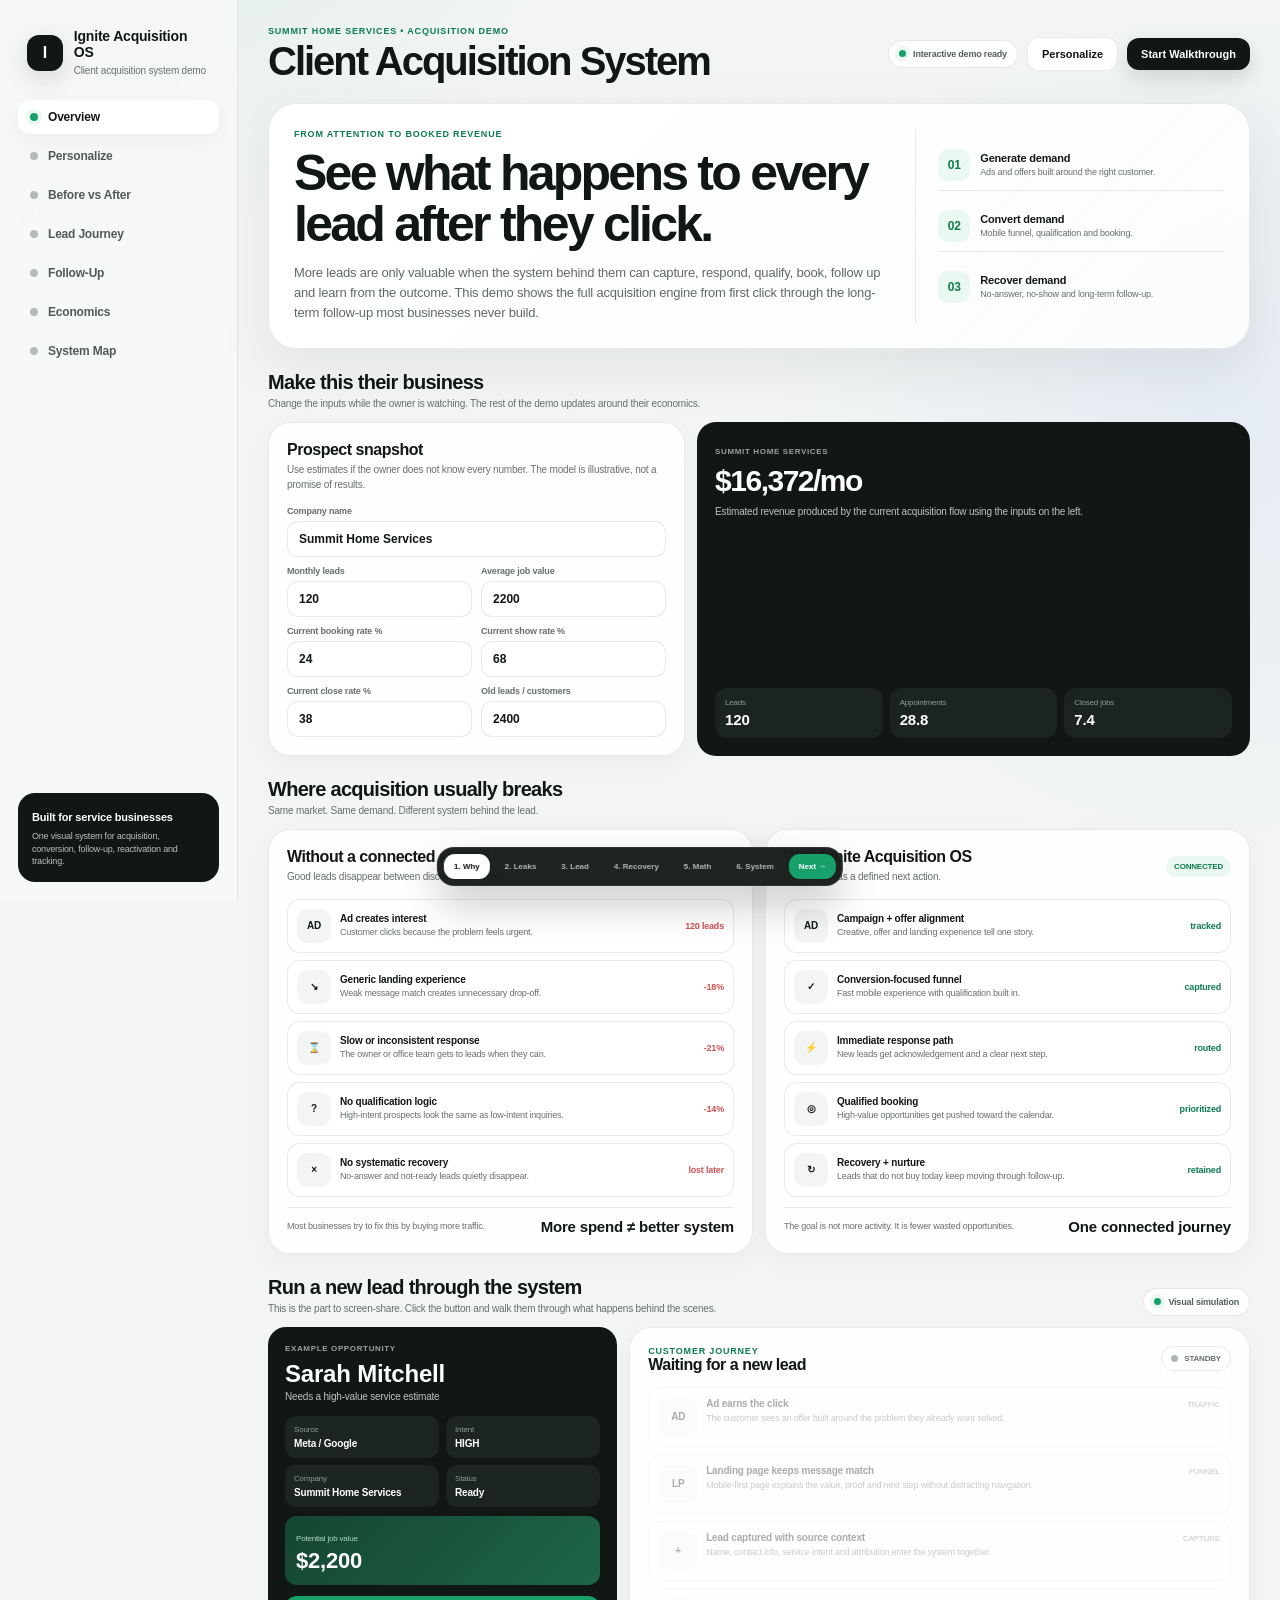
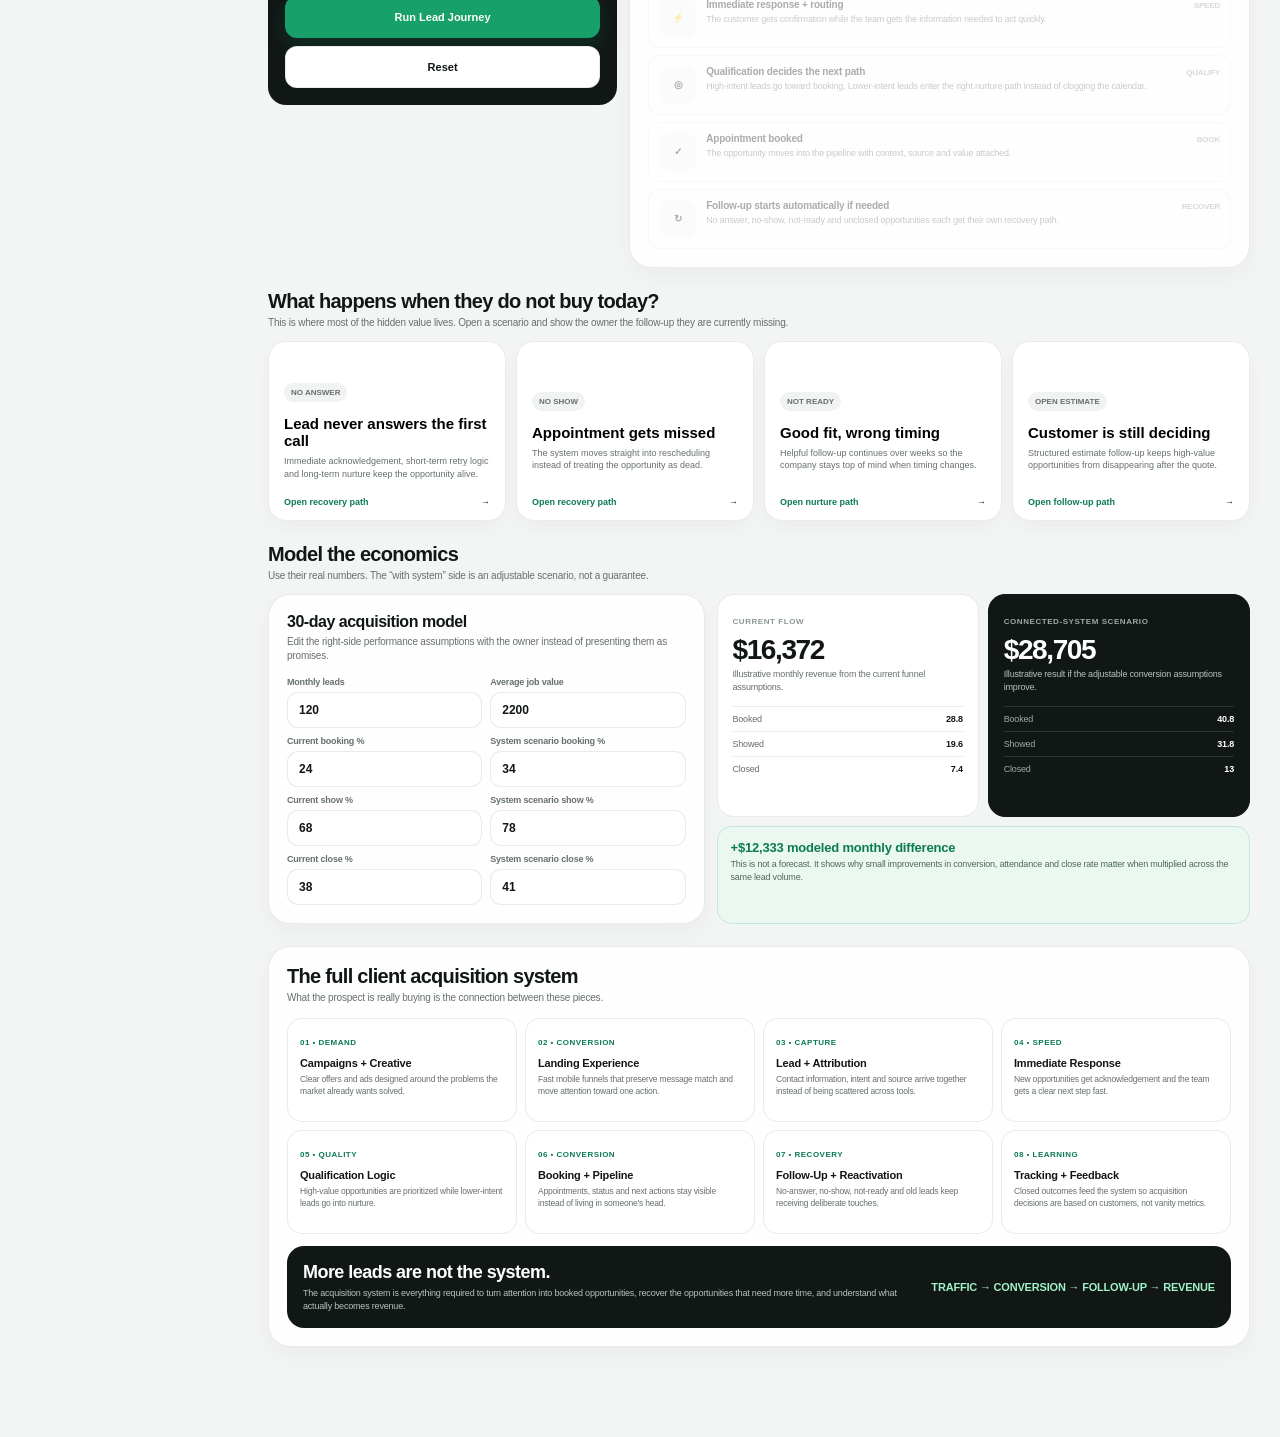
==== commit 087d6aad: "Rebuild Revenue OS as visual client acquisition sales demo" ====
--- a/revenue-os-demo/index.html
+++ b/revenue-os-demo/index.html
@@ -2,719 +2,207 @@
 <html lang="en">
 <head>
   <meta charset="utf-8" />
-  <meta name="viewport" content="width=device-width, initial-scale=1" />
-  <meta name="theme-color" content="#f5f7f6" />
-  <title>Ignite Revenue OS Demo</title>
+  <meta name="viewport" content="width=device-width, initial-scale=1, viewport-fit=cover" />
+  <meta name="theme-color" content="#f4f6f5" />
+  <title>Ignite Client Acquisition System</title>
   <style>
-    :root {
-      --bg: #f3f5f4;
-      --panel: rgba(255,255,255,.82);
-      --panel-strong: #fff;
-      --text: #101614;
-      --muted: #66706c;
-      --line: rgba(16,22,20,.09);
-      --green: #18a06a;
-      --green-dark: #0d7b50;
-      --green-soft: #eaf8f1;
-      --blue: #2d74da;
-      --blue-soft: #edf4ff;
-      --orange: #dd7b1d;
-      --orange-soft: #fff3e7;
-      --purple: #7b55d8;
-      --purple-soft: #f3efff;
-      --red: #d65252;
-      --red-soft: #fff0f0;
-      --shadow: 0 18px 55px rgba(18, 37, 30, .09);
-      --radius: 22px;
-    }
-    * { box-sizing: border-box; }
-    html { scroll-behavior: smooth; }
-    body {
-      margin: 0;
+    :root{
+      --bg:#f3f5f4;--panel:#fff;--panel2:#f8faf9;--text:#111715;--muted:#66706c;
+      --line:rgba(17,23,21,.09);--green:#18a06a;--green2:#0d7b50;--greenSoft:#eaf8f1;
+      --blue:#3478df;--blueSoft:#edf4ff;--orange:#d67a22;--orangeSoft:#fff3e8;
+      --red:#cf5252;--redSoft:#fff0f0;--shadow:0 18px 55px rgba(18,37,30,.08);
+      --radius:22px;
+    }
+    *{box-sizing:border-box}
+    html{scroll-behavior:smooth}
+    body{
+      margin:0;color:var(--text);
+      font-family:-apple-system,BlinkMacSystemFont,"SF Pro Display","SF Pro Text","Segoe UI",sans-serif;
+      letter-spacing:-.012em;
       background:
-        radial-gradient(circle at 15% -10%, rgba(24,160,106,.13), transparent 34rem),
-        radial-gradient(circle at 95% 15%, rgba(45,116,218,.08), transparent 28rem),
+        radial-gradient(circle at 10% -10%,rgba(24,160,106,.12),transparent 34rem),
+        radial-gradient(circle at 95% 14%,rgba(52,120,223,.08),transparent 28rem),
         var(--bg);
-      color: var(--text);
-      font-family: -apple-system, BlinkMacSystemFont, "SF Pro Display", "SF Pro Text", "Segoe UI", sans-serif;
-      letter-spacing: -.012em;
-    }
-    button, input { font: inherit; }
-    button { cursor: pointer; }
-    .app { min-height: 100vh; display: grid; grid-template-columns: 238px 1fr; }
-    .sidebar {
-      position: sticky;
-      top: 0;
-      height: 100vh;
-      padding: 22px 18px;
-      border-right: 1px solid var(--line);
-      background: rgba(247,249,248,.8);
-      backdrop-filter: blur(24px);
-      z-index: 10;
-    }
-    .brand { display: flex; align-items: center; gap: 11px; padding: 6px 9px 22px; }
-    .brandmark {
-      width: 35px; height: 35px; border-radius: 11px;
-      display: grid; place-items: center;
-      background: #101614; color: white; font-weight: 800;
-      box-shadow: 0 8px 24px rgba(0,0,0,.15);
-    }
-    .brand strong { font-size: 15px; display:block; }
-    .brand span { font-size: 11px; color: var(--muted); }
-    .nav { display: grid; gap: 5px; }
-    .nav a {
-      text-decoration: none; color: #4a5551;
-      padding: 10px 12px; border-radius: 12px; font-size: 13px; font-weight: 650;
-      display:flex; align-items:center; gap:10px;
-    }
-    .nav a:hover, .nav a.active { background: white; color: var(--text); box-shadow: 0 6px 18px rgba(18,37,30,.05); }
-    .doticon { width: 8px; height: 8px; border-radius: 50%; background: #b6bdb9; }
-    .nav a.active .doticon { background: var(--green); box-shadow: 0 0 0 4px var(--green-soft); }
-    .sidebar-foot {
-      position: absolute; left:18px; right:18px; bottom:20px;
-      padding: 14px; background: #101614; color:white; border-radius:16px;
-    }
-    .sidebar-foot small { display:block; color:#b8c2be; margin-top:4px; line-height:1.35; }
-    main { min-width:0; padding: 26px 30px 80px; }
-    .topbar { display:flex; justify-content:space-between; gap:18px; align-items:center; margin-bottom:22px; }
-    .eyebrow { color: var(--green-dark); font-size: 11px; font-weight: 800; letter-spacing:.08em; text-transform:uppercase; }
-    h1 { margin:5px 0 0; font-size: clamp(26px, 4vw, 39px); line-height:1.03; letter-spacing:-.045em; }
-    .top-actions { display:flex; align-items:center; gap:10px; }
-    .status {
-      display:flex; align-items:center; gap:7px; padding:9px 12px;
-      border:1px solid var(--line); background:rgba(255,255,255,.7); border-radius:999px;
-      font-size:12px; font-weight:700; color:#46524e;
-    }
-    .status i { width:8px; height:8px; border-radius:50%; background:var(--green); box-shadow:0 0 0 4px var(--green-soft); }
-    .btn {
-      border:0; border-radius:12px; padding:10px 14px; font-weight:750; font-size:12px;
-      transition:.18s ease; display:inline-flex; align-items:center; justify-content:center; gap:8px;
-    }
-    .btn:active { transform: scale(.98); }
-    .btn.dark { background:#111715; color:#fff; box-shadow:0 8px 20px rgba(17,23,21,.15); }
-    .btn.light { background:#fff; color:#1b2421; border:1px solid var(--line); }
-    .hero {
-      padding: 25px;
-      background:
-        linear-gradient(135deg, rgba(255,255,255,.94), rgba(255,255,255,.76)),
-        radial-gradient(circle at 85% 20%, rgba(24,160,106,.12), transparent 24rem);
-      border:1px solid var(--line); border-radius:28px; box-shadow:var(--shadow);
-      display:grid; grid-template-columns:1.35fr .65fr; gap:22px; overflow:hidden;
-    }
-    .hero h2 { font-size: clamp(28px, 4.2vw, 48px); letter-spacing:-.055em; line-height:1.02; margin:9px 0 13px; max-width:840px; }
-    .hero p { color:#5e6965; font-size:14px; line-height:1.55; max-width:720px; margin:0; }
-    .hero-right { border-left:1px solid var(--line); padding-left:22px; display:grid; align-content:center; gap:12px; }
-    .hero-stat { display:flex; justify-content:space-between; align-items:flex-end; padding-bottom:12px; border-bottom:1px solid var(--line); }
-    .hero-stat:last-child { border-bottom:0; padding-bottom:0; }
-    .hero-stat span { color:var(--muted); font-size:12px; }
-    .hero-stat strong { font-size:25px; letter-spacing:-.04em; }
-    section { margin-top:24px; }
-    .section-head { display:flex; justify-content:space-between; gap:14px; align-items:end; margin-bottom:12px; }
-    .section-head h3 { margin:0; font-size:20px; letter-spacing:-.035em; }
-    .section-head p { margin:3px 0 0; color:var(--muted); font-size:12px; }
-    .metrics { display:grid; grid-template-columns:repeat(6,minmax(0,1fr)); gap:10px; }
-    .metric {
-      background:var(--panel); border:1px solid var(--line); border-radius:18px; padding:15px;
-      box-shadow:0 8px 24px rgba(18,37,30,.04); min-height:112px;
-    }
-    .metric small { display:block; color:var(--muted); font-size:11px; line-height:1.3; min-height:29px; }
-    .metric strong { display:block; font-size:26px; letter-spacing:-.045em; margin-top:14px; }
-    .metric .positive { color:var(--green-dark); }
-    .scenario-grid { display:grid; grid-template-columns:repeat(4,minmax(0,1fr)); gap:12px; }
-    .scenario {
-      text-align:left; border:1px solid var(--line); background:var(--panel-strong); border-radius:20px;
-      padding:17px; min-height:205px; position:relative; overflow:hidden; transition:.2s ease;
-      box-shadow:0 8px 24px rgba(18,37,30,.04);
-    }
-    .scenario:hover { transform: translateY(-2px); box-shadow:0 16px 34px rgba(18,37,30,.08); }
-    .scenario .chip { display:inline-flex; border-radius:999px; padding:6px 8px; font-size:10px; font-weight:800; }
-    .scenario.green .chip{background:var(--green-soft); color:var(--green-dark)}
-    .scenario.blue .chip{background:var(--blue-soft); color:var(--blue)}
-    .scenario.orange .chip{background:var(--orange-soft); color:var(--orange)}
-    .scenario.purple .chip{background:var(--purple-soft); color:var(--purple)}
-    .scenario h4 { font-size:18px; margin:16px 0 7px; letter-spacing:-.03em; }
-    .scenario p { color:var(--muted); font-size:12px; line-height:1.45; margin:0; }
-    .scenario footer { position:absolute; left:17px; right:17px; bottom:15px; display:flex; justify-content:space-between; align-items:center; }
-    .scenario footer strong { font-size:14px; }
-    .scenario footer span { font-size:11px; color:var(--muted); }
-    .split { display:grid; grid-template-columns:1.08fr .92fr; gap:14px; }
-    .card { background:var(--panel); border:1px solid var(--line); border-radius:22px; padding:18px; box-shadow:0 8px 24px rgba(18,37,30,.04); }
-    .card h4 { margin:0; font-size:16px; letter-spacing:-.025em; }
-    .card-sub { color:var(--muted); font-size:11px; margin-top:4px; }
-    .pipeline { display:grid; grid-template-columns:repeat(5,minmax(140px,1fr)); gap:8px; overflow-x:auto; padding-bottom:4px; }
-    .stage { min-width:145px; background:#f7f9f8; border:1px solid var(--line); border-radius:15px; padding:10px; }
-    .stage-head { display:flex; justify-content:space-between; font-size:10px; font-weight:800; color:#53605b; margin-bottom:8px; text-transform:uppercase; letter-spacing:.05em; }
-    .opp { background:#fff; border:1px solid var(--line); border-radius:12px; padding:10px; margin-top:7px; }
-    .opp strong { display:block; font-size:11px; }
-    .opp span { display:block; color:var(--muted); font-size:10px; margin-top:3px; }
-    .opp b { display:block; margin-top:7px; font-size:12px; }
-    .activity { display:grid; gap:8px; max-height:330px; overflow:auto; padding-right:2px; }
-    .activity-item { display:grid; grid-template-columns:28px 1fr auto; gap:10px; align-items:start; padding:10px; background:#f8faf9; border:1px solid var(--line); border-radius:13px; }
-    .activity-icon { width:28px; height:28px; border-radius:9px; display:grid; place-items:center; background:#fff; border:1px solid var(--line); font-size:11px; }
-    .activity-item strong { font-size:11px; display:block; }
-    .activity-item span { font-size:10px; color:var(--muted); line-height:1.35; display:block; margin-top:3px; }
-    .activity-item time { font-size:9px; color:#89928f; white-space:nowrap; }
-    .roi-wrap { display:grid; grid-template-columns:.9fr 1.1fr; gap:14px; }
-    .form-grid { display:grid; grid-template-columns:1fr 1fr; gap:10px; margin-top:14px; }
-    .field { display:grid; gap:5px; }
-    .field.full { grid-column:1/-1; }
-    .field label { color:var(--muted); font-size:10px; font-weight:750; }
-    .field input {
-      width:100%; border:1px solid var(--line); background:#fff; border-radius:11px; padding:10px 11px; outline:none; color:var(--text); font-weight:700;
-    }
-    .field input:focus { border-color:rgba(24,160,106,.4); box-shadow:0 0 0 4px var(--green-soft); }
-    .opportunity {
-      background:#101614; color:white; border-radius:20px; padding:20px;
-      display:flex; flex-direction:column; justify-content:space-between;
-    }
-    .opportunity small { color:#9eaaa5; font-size:10px; text-transform:uppercase; letter-spacing:.07em; font-weight:800; }
-    .opportunity h4 { font-size:35px; margin:7px 0 4px; letter-spacing:-.055em; }
-    .opportunity p { margin:0; color:#bac4c0; font-size:11px; line-height:1.45; }
-    .leaks { margin-top:16px; display:grid; gap:8px; }
-    .leak { display:grid; grid-template-columns:1fr auto; gap:10px; align-items:center; }
-    .leak span { font-size:11px; color:#cad2cf; }
-    .leak b { font-size:11px; }
-    .bar { height:5px; border-radius:20px; background:#25302c; overflow:hidden; grid-column:1/-1; margin-top:-4px; }
-    .bar i { display:block; height:100%; background:#31c487; border-radius:20px; }
-    .note { color:#8f9995; font-size:9px; margin-top:12px; line-height:1.4; }
-    .system-map { display:grid; grid-template-columns:repeat(5,1fr); gap:8px; align-items:stretch; margin-top:14px; }
-    .node { border:1px solid var(--line); background:#fff; padding:12px; border-radius:14px; min-height:84px; }
-    .node span { font-size:9px; color:var(--muted); text-transform:uppercase; letter-spacing:.06em; font-weight:800; }
-    .node strong { display:block; font-size:11px; margin-top:10px; line-height:1.25; }
-    .node.active { border-color:rgba(24,160,106,.28); background:var(--green-soft); }
-    .packages { display:grid; grid-template-columns:1fr 1fr; gap:12px; margin-top:14px; }
-    .package { border:1px solid var(--line); border-radius:18px; padding:16px; background:#fff; }
-    .package.featured { border-color:rgba(24,160,106,.35); box-shadow:0 10px 30px rgba(24,160,106,.08); }
-    .package-head { display:flex; justify-content:space-between; align-items:start; gap:12px; }
-    .package h5 { margin:0; font-size:15px; }
-    .price { font-size:23px; font-weight:850; letter-spacing:-.045em; }
-    .modules { display:flex; flex-wrap:wrap; gap:6px; margin-top:13px; }
-    .module { font-size:9px; font-weight:750; padding:6px 8px; border-radius:999px; background:#f1f3f2; color:#5d6864; }
-    .featured .module { background:var(--green-soft); color:var(--green-dark); }
-    .demo-drawer {
-      position:fixed; inset:0; background:rgba(10,14,12,.38); backdrop-filter:blur(8px);
-      display:none; align-items:center; justify-content:center; padding:20px; z-index:100;
-    }
-    .demo-drawer.show { display:flex; }
-    .demo-panel {
-      width:min(920px,100%); max-height:min(760px,92vh); overflow:auto;
-      background:#f7f9f8; border:1px solid rgba(255,255,255,.7); border-radius:28px; box-shadow:0 32px 100px rgba(0,0,0,.22);
-    }
-    .demo-panel-head { position:sticky; top:0; z-index:2; display:flex; justify-content:space-between; gap:16px; align-items:center; padding:18px 20px; border-bottom:1px solid var(--line); background:rgba(247,249,248,.9); backdrop-filter:blur(22px); }
-    .demo-panel-head h3 { margin:0; font-size:18px; }
-    .close { width:34px;height:34px;border-radius:50%;border:1px solid var(--line);background:#fff;font-size:18px; }
-    .demo-body { display:grid; grid-template-columns:.9fr 1.1fr; gap:12px; padding:14px; }
-    .lead-card { background:#111715; color:white; border-radius:20px; padding:18px; align-self:start; position:sticky; top:78px; }
-    .lead-card .label { color:#96a19d; font-size:9px; text-transform:uppercase; letter-spacing:.07em; font-weight:800; }
-    .lead-card h4 { font-size:24px; margin:7px 0 3px; }
-    .lead-card p { color:#bcc5c1; margin:0 0 16px; font-size:11px; }
-    .lead-grid { display:grid; grid-template-columns:1fr 1fr; gap:8px; }
-    .lead-data { background:#1b2421; border-radius:12px; padding:10px; }
-    .lead-data span { font-size:9px; color:#8f9b96; display:block; }
-    .lead-data strong { font-size:11px; display:block; margin-top:4px; }
-    .value { margin-top:12px; padding:14px; border-radius:14px; background:linear-gradient(135deg,#164532,#1c6646); }
-    .value span { font-size:9px; color:#aad7c2; }
-    .value strong { display:block; font-size:24px; margin-top:4px; }
-    .timeline { display:grid; gap:9px; }
-    .event {
-      opacity:0; transform:translateY(8px); transition:.35s ease;
-      background:#fff; border:1px solid var(--line); border-radius:16px; padding:13px;
-      display:grid; grid-template-columns:42px 1fr; gap:12px;
-    }
-    .event.visible { opacity:1; transform:translateY(0); }
-    .time-pill { background:#f2f5f3; border-radius:10px; padding:8px 4px; text-align:center; font-size:9px; font-weight:850; color:#4b5752; height:max-content; }
-    .event strong { display:block; font-size:12px; }
-    .event p { margin:4px 0 0; color:var(--muted); font-size:10px; line-height:1.45; }
-    .event .channel { display:inline-block; margin-top:8px; background:var(--green-soft); color:var(--green-dark); border-radius:999px; padding:4px 7px; font-size:8px; font-weight:850; text-transform:uppercase; letter-spacing:.05em; }
-    .outcome {
-      display:none; margin-top:10px; border-radius:18px; padding:16px;
-      background:var(--green-soft); border:1px solid rgba(24,160,106,.2);
-    }
-    .outcome.show { display:block; }
-    .outcome strong { font-size:14px; }
-    .outcome p { margin:5px 0 0; font-size:10px; color:#4a6258; line-height:1.4; }
-    .mobile-nav { display:none; }
-    @media (max-width: 1100px) {
-      .metrics { grid-template-columns:repeat(3,1fr); }
-      .scenario-grid { grid-template-columns:repeat(2,1fr); }
-      .system-map { grid-template-columns:repeat(3,1fr); }
-    }
-    @media (max-width: 820px) {
-      .app { display:block; }
-      .sidebar { display:none; }
-      main { padding:18px 14px 90px; }
-      .topbar { align-items:flex-start; }
-      .top-actions .status { display:none; }
-      .hero { grid-template-columns:1fr; padding:19px; }
-      .hero-right { border-left:0; border-top:1px solid var(--line); padding:16px 0 0; grid-template-columns:repeat(3,1fr); }
-      .hero-stat { display:block; border-bottom:0; padding:0; }
-      .hero-stat strong { display:block; font-size:19px; margin-top:3px; }
-      .split,.roi-wrap,.demo-body { grid-template-columns:1fr; }
-      .lead-card { position:relative; top:0; }
-      .mobile-nav {
-        display:flex; position:fixed; left:12px; right:12px; bottom:10px; z-index:40;
-        background:rgba(17,23,21,.92); backdrop-filter:blur(22px); padding:7px; border-radius:18px;
-        justify-content:space-around; box-shadow:0 14px 40px rgba(0,0,0,.2);
-      }
-      .mobile-nav a { color:#b7c2bd; text-decoration:none; font-size:9px; font-weight:700; padding:7px 5px; }
-      .mobile-nav a.active { color:white; }
-    }
-    @media (max-width: 570px) {
-      h1 { font-size:29px; }
-      .hero h2 { font-size:31px; }
-      .metrics { grid-template-columns:repeat(2,1fr); }
-      .scenario-grid { grid-template-columns:1fr; }
-      .hero-right { grid-template-columns:1fr 1fr; }
-      .form-grid { grid-template-columns:1fr; }
-      .field.full { grid-column:auto; }
-      .packages { grid-template-columns:1fr; }
-      .system-map { grid-template-columns:1fr 1fr; }
-      .top-actions .btn.light { display:none; }
-    }
-  
-    /* Mobile-first hardening: prevent desktop canvas behavior on phones */
-    @media (max-width: 820px) {
-      html, body {
-        width: 100%;
-        max-width: 100%;
-        overflow-x: hidden;
-      }
-      body { background-attachment: scroll; }
-      .app {
-        display: block !important;
-        width: 100% !important;
-        max-width: 100% !important;
-        min-width: 0 !important;
-      }
-      .sidebar { display: none !important; }
-      main {
-        display: block !important;
-        width: 100% !important;
-        max-width: 100% !important;
-        min-width: 0 !important;
-        margin: 0 !important;
-        padding: 14px 12px 92px !important;
-        overflow: hidden;
-      }
-      .topbar {
-        width: 100%;
-        display: grid !important;
-        grid-template-columns: minmax(0, 1fr) auto;
-        gap: 10px;
-        align-items: start;
-        margin-bottom: 14px;
-      }
-      .topbar > div:first-child { min-width: 0; }
-      .topbar h1 {
-        font-size: 28px !important;
-        line-height: .98;
-        max-width: 230px;
-        overflow-wrap: anywhere;
-      }
-      .topbar .eyebrow {
-        max-width: 240px;
-        font-size: 9px;
-        line-height: 1.35;
-      }
-      .top-actions {
-        display: flex;
-        align-items: flex-start;
-        justify-content: flex-end;
-        min-width: 0;
-      }
-      .top-actions .status,
-      .top-actions .btn.light { display: none !important; }
-      .top-actions .btn.dark {
-        white-space: normal;
-        width: 88px;
-        min-height: 48px;
-        padding: 9px 10px;
-        line-height: 1.08;
-        border-radius: 13px;
-        font-size: 10px;
-      }
-      .hero {
-        display: block !important;
-        width: 100% !important;
-        max-width: 100% !important;
-        min-width: 0 !important;
-        padding: 18px !important;
-        border-radius: 22px;
-      }
-      .hero h2 {
-        font-size: 30px !important;
-        line-height: 1.02;
-        margin: 8px 0 12px;
-        max-width: none !important;
-      }
-      .hero p {
-        font-size: 12px;
-        line-height: 1.52;
-        max-width: none !important;
-      }
-      .hero-right {
-        display: grid !important;
-        grid-template-columns: repeat(3, minmax(0,1fr)) !important;
-        gap: 8px !important;
-        width: 100% !important;
-        border-left: 0 !important;
-        border-top: 1px solid var(--line);
-        margin-top: 16px;
-        padding: 14px 0 0 !important;
-      }
-      .hero-stat {
-        display: block !important;
-        min-width: 0;
-        padding: 0 !important;
-        border: 0 !important;
-      }
-      .hero-stat span {
-        display: block;
-        font-size: 9px;
-        line-height: 1.25;
-        min-height: 24px;
-      }
-      .hero-stat strong {
-        display: block;
-        margin-top: 4px;
-        font-size: 18px;
-      }
-      section {
-        width: 100%;
-        max-width: 100%;
-        min-width: 0;
-        margin-top: 20px;
-      }
-      .section-head {
-        width: 100%;
-        align-items: flex-start;
-        gap: 8px;
-        margin-bottom: 10px;
-      }
-      .section-head h3 { font-size: 18px; }
-      .section-head p { font-size: 10px; line-height: 1.35; }
-      .section-head > .status {
-        flex: 0 0 auto;
-        max-width: 88px;
-        white-space: normal;
-        line-height: 1.1;
-        padding: 8px 9px;
-        font-size: 9px;
-      }
-      .metrics {
-        width: 100%;
-        grid-template-columns: repeat(2, minmax(0,1fr)) !important;
-        gap: 8px !important;
-      }
-      .metric {
-        min-width: 0;
-        min-height: 94px;
-        padding: 12px;
-        border-radius: 16px;
-      }
-      .metric small {
-        font-size: 9px;
-        min-height: 24px;
-      }
-      .metric strong {
-        font-size: 23px;
-        margin-top: 10px;
-      }
-
-      /* Mobile scenario cards become a swipeable row instead of a long vertical wall */
-      .scenario-grid {
-        display: flex !important;
-        width: calc(100% + 12px);
-        max-width: none;
-        overflow-x: auto;
-        gap: 10px !important;
-        padding: 2px 12px 8px 0;
-        margin-right: -12px;
-        scroll-snap-type: x mandatory;
-        -webkit-overflow-scrolling: touch;
-        scrollbar-width: none;
-      }
-      .scenario-grid::-webkit-scrollbar { display: none; }
-      .scenario {
-        flex: 0 0 min(82vw, 330px);
-        min-width: min(82vw, 330px);
-        min-height: 188px;
-        scroll-snap-align: start;
-        padding: 15px;
-      }
-      .scenario h4 { font-size: 17px; margin-top: 14px; }
-      .scenario p { font-size: 11px; }
-      .scenario footer { left: 15px; right: 15px; }
-
-      .split, .roi-wrap, .demo-body {
-        display: grid !important;
-        grid-template-columns: minmax(0,1fr) !important;
-        width: 100% !important;
-        max-width: 100% !important;
-        gap: 10px !important;
-      }
-      .card {
-        width: 100%;
-        max-width: 100%;
-        min-width: 0;
-        padding: 15px;
-        border-radius: 18px;
-      }
-      .pipeline {
-        width: 100%;
-        grid-template-columns: repeat(5, minmax(145px, 145px)) !important;
-        overflow-x: auto;
-        overscroll-behavior-inline: contain;
-        scroll-snap-type: x proximity;
-      }
-      .stage { scroll-snap-align: start; }
-      .activity { max-height: 280px; }
-      .form-grid {
-        grid-template-columns: 1fr 1fr !important;
-        gap: 8px;
-      }
-      .field.full { grid-column: 1 / -1 !important; }
-      .field input { min-width: 0; font-size: 13px; }
-      .opportunity { border-radius: 18px; padding: 17px; }
-      .opportunity h4 { font-size: 31px; }
-      .system-map {
-        grid-template-columns: repeat(2, minmax(0,1fr)) !important;
-        gap: 8px;
-      }
-      .node { min-width: 0; min-height: 78px; padding: 10px; }
-      .packages {
-        grid-template-columns: minmax(0,1fr) !important;
-        gap: 9px;
-      }
-
-      .live-workspace { grid-template-columns:minmax(0,1fr) !important; }
-      .live-console { min-height:370px; }
-      .live-lead-strip { grid-template-columns:1fr 1fr; }
-      .connector-note { grid-template-columns:34px 1fr; }
-      .connector-note .connector-state { grid-column:2; justify-self:start; }
-
-      .package { min-width: 0; }
-      .package-head { gap: 8px; }
-      .price { font-size: 21px; white-space: nowrap; }
-
-      .mobile-nav {
-        display: flex !important;
-        left: 10px;
-        right: 10px;
-        bottom: max(8px, env(safe-area-inset-bottom));
-        width: auto;
-        max-width: none;
-        min-width: 0;
-        padding: 6px;
-        border-radius: 16px;
-      }
-      .mobile-nav a {
-        flex: 1 1 0;
-        text-align: center;
-        font-size: 8px;
-        padding: 8px 2px;
-        min-width: 0;
-      }
-
-      .demo-drawer {
-        align-items: flex-end;
-        padding: 0;
-      }
-      .demo-panel {
-        width: 100%;
-        max-width: 100%;
-        max-height: 92dvh;
-        border-radius: 24px 24px 0 0;
-      }
-      .demo-panel-head { padding: 14px 15px; }
-      .demo-body { padding: 10px; }
-      .lead-card { position: relative !important; top: 0 !important; }
-      .lead-grid { grid-template-columns: repeat(2,minmax(0,1fr)); }
-    }
-
-    @media (max-width: 430px) {
-      main { padding-left: 10px !important; padding-right: 10px !important; }
-      .topbar h1 { font-size: 26px !important; max-width: 215px; }
-      .hero { padding: 16px !important; }
-      .hero h2 { font-size: 28px !important; }
-      .metrics { gap: 7px !important; }
-      .metric { min-height: 90px; }
-      .scenario { flex-basis: 86vw; min-width: 86vw; }
-      .form-grid { grid-template-columns: 1fr !important; }
-      .field.full { grid-column: auto !important; }
-      .system-map { grid-template-columns: 1fr 1fr !important; }
-    }
-
-
-    .live-workspace {
-      display:grid;
-      grid-template-columns:minmax(300px,.82fr) minmax(0,1.18fr);
-      gap:14px;
-    }
-    .live-config, .live-console { min-width:0; }
-    .live-kicker {
-      font-size:9px;
-      font-weight:850;
-      letter-spacing:.09em;
-      color:var(--green-dark);
-      margin-bottom:7px;
-    }
-    .live-form { margin-top:15px; }
-    .live-launch {
-      width:100%;
-      min-height:46px;
-      margin-top:12px;
-      font-size:12px;
-    }
-    .connector-note {
-      display:grid;
-      grid-template-columns:34px 1fr auto;
-      gap:10px;
-      align-items:center;
-      margin-top:12px;
-      padding:11px;
-      border:1px solid var(--line);
-      background:#f7faf8;
-      border-radius:14px;
-    }
-    .connector-icon {
-      width:34px;height:34px;border-radius:11px;
-      display:grid;place-items:center;
-      background:#fff;border:1px solid var(--line);
-      font-size:13px;
-    }
-    .connector-note strong { display:block; font-size:10px; }
-    .connector-note span { display:block; font-size:9px; color:var(--muted); line-height:1.35; margin-top:2px; }
-    .connector-note .connector-state {
-      font-size:8px;
-      margin:0;
-      font-weight:850;
-      color:var(--green-dark);
-      background:var(--green-soft);
-      padding:6px 7px;
-      border-radius:999px;
-      white-space:nowrap;
-    }
-    .live-console {
-      min-height:430px;
-      display:flex;
-      flex-direction:column;
-    }
-    .live-console-head {
-      display:flex;
-      justify-content:space-between;
-      gap:12px;
-      align-items:flex-start;
-    }
-    .live-console-head h4 { font-size:17px; }
-    .live-badge {
-      display:inline-flex;
-      align-items:center;
-      gap:6px;
-      border:1px solid var(--line);
-      background:#fff;
-      border-radius:999px;
-      padding:7px 9px;
-      font-size:8px;
-      font-weight:850;
-      color:#5c6662;
-      white-space:nowrap;
-    }
-    .live-badge i {
-      width:7px;height:7px;border-radius:50%;
-      background:#aeb6b2;
-    }
-    .live-badge.running { color:var(--green-dark); background:var(--green-soft); border-color:rgba(24,160,106,.18); }
-    .live-badge.running i { background:var(--green); box-shadow:0 0 0 4px rgba(24,160,106,.12); animation:livePulse 1.3s infinite; }
-    @keyframes livePulse { 0%,100%{opacity:1} 50%{opacity:.42} }
-    .live-empty {
-      flex:1;
-      min-height:300px;
-      display:grid;
-      place-items:center;
-      align-content:center;
-      text-align:center;
-      gap:6px;
-      padding:30px;
-      color:var(--muted);
-    }
-    .live-empty-icon {
-      width:52px;height:52px;border-radius:17px;
-      display:grid;place-items:center;
-      background:var(--green-soft);
-      color:var(--green-dark);
-      font-size:24px;
-      margin-bottom:5px;
-    }
-    .live-empty strong { color:var(--text); font-size:13px; }
-    .live-empty span { max-width:390px; font-size:10px; line-height:1.5; }
-    .live-session { margin-top:14px; }
-    .live-lead-strip {
-      display:grid;
-      grid-template-columns:repeat(4,minmax(0,1fr));
-      gap:7px;
-      margin-bottom:10px;
-    }
-    .live-lead-strip > div {
-      background:#f6f8f7;
-      border:1px solid var(--line);
-      border-radius:12px;
-      padding:9px;
-      min-width:0;
-    }
-    .live-lead-strip span {
-      display:block;
-      font-size:8px;
-      color:var(--muted);
-      text-transform:uppercase;
-      letter-spacing:.05em;
-      font-weight:800;
-    }
-    .live-lead-strip strong {
-      display:block;
-      margin-top:4px;
-      font-size:10px;
-      overflow:hidden;
-      text-overflow:ellipsis;
-      white-space:nowrap;
-    }
-    .live-stream {
-      display:grid;
-      gap:7px;
-      max-height:285px;
-      overflow:auto;
-    }
-    .live-event {
-      display:grid;
-      grid-template-columns:34px 1fr auto;
-      gap:9px;
-      align-items:start;
-      padding:10px;
-      background:#fff;
-      border:1px solid var(--line);
-      border-radius:13px;
-      animation:liveIn .24s ease both;
-    }
-    @keyframes liveIn { from{opacity:0;transform:translateY(5px)} to{opacity:1;transform:none} }
-    .live-event-icon {
-      width:34px;height:34px;border-radius:10px;
-      background:#f4f7f5;border:1px solid var(--line);
-      display:grid;place-items:center;font-size:10px;font-weight:850;
-    }
-    .live-event strong { display:block; font-size:10px; }
-    .live-event p { margin:3px 0 0; font-size:9px; color:var(--muted); line-height:1.4; }
-    .live-event time { font-size:8px; color:#929b97; white-space:nowrap; padding-top:2px; }
-    .live-session-actions {
-      margin-top:10px;
-      padding-top:10px;
-      border-top:1px solid var(--line);
-      display:flex;
-      justify-content:space-between;
-      gap:10px;
-      align-items:center;
-    }
-    .live-session-actions span { font-size:8px;color:var(--muted);font-family:ui-monospace,SFMono-Regular,Menlo,monospace; }
-
+      overflow-x:hidden;
+    }
+    button,input,select{font:inherit}
+    button{cursor:pointer}
+    .app{display:grid;grid-template-columns:238px minmax(0,1fr);min-height:100vh}
+    .sidebar{
+      position:sticky;top:0;height:100vh;padding:22px 18px;border-right:1px solid var(--line);
+      background:rgba(247,249,248,.86);backdrop-filter:blur(24px);z-index:20;
+    }
+    .brand{display:flex;align-items:center;gap:11px;padding:6px 9px 22px}
+    .brandmark{width:36px;height:36px;border-radius:12px;display:grid;place-items:center;background:#111715;color:#fff;font-weight:850;box-shadow:0 8px 24px rgba(0,0,0,.14)}
+    .brand strong{display:block;font-size:14px}.brand span{font-size:10px;color:var(--muted)}
+    .nav{display:grid;gap:5px}
+    .nav a{display:flex;align-items:center;gap:10px;text-decoration:none;color:#505b57;padding:10px 12px;border-radius:12px;font-size:12px;font-weight:700}
+    .nav a:hover,.nav a.active{background:#fff;color:var(--text);box-shadow:0 6px 18px rgba(18,37,30,.05)}
+    .dot{width:8px;height:8px;border-radius:50%;background:#b4bcb8}.nav a.active .dot{background:var(--green);box-shadow:0 0 0 4px var(--greenSoft)}
+    .side-card{position:absolute;left:18px;right:18px;bottom:18px;background:#111715;color:#fff;border-radius:17px;padding:14px}
+    .side-card strong{font-size:11px}.side-card p{margin:5px 0 0;color:#b8c1bd;font-size:9px;line-height:1.4}
+    main{min-width:0;padding:26px 30px 90px}
+    .topbar{display:flex;justify-content:space-between;gap:16px;align-items:center;margin-bottom:18px}
+    .eyebrow{font-size:9px;font-weight:850;letter-spacing:.09em;text-transform:uppercase;color:var(--green2)}
+    h1{margin:5px 0 0;font-size:clamp(28px,4vw,40px);line-height:1;letter-spacing:-.05em}
+    h2,h3,h4,h5,p{margin-top:0}
+    .actions{display:flex;align-items:center;gap:9px}
+    .btn{border:0;border-radius:12px;padding:10px 14px;font-size:11px;font-weight:800;display:inline-flex;align-items:center;justify-content:center;gap:7px;transition:.18s ease}
+    .btn:active{transform:scale(.985)}
+    .btn.dark{background:#111715;color:#fff;box-shadow:0 8px 20px rgba(17,23,21,.14)}
+    .btn.light{background:#fff;border:1px solid var(--line);color:var(--text)}
+    .btn.green{background:var(--green);color:#fff;box-shadow:0 8px 20px rgba(24,160,106,.18)}
+    .status{display:inline-flex;align-items:center;gap:7px;border:1px solid var(--line);background:rgba(255,255,255,.78);border-radius:999px;padding:8px 10px;font-size:9px;font-weight:800;color:#55615d}
+    .status i{width:7px;height:7px;border-radius:50%;background:var(--green);box-shadow:0 0 0 4px var(--greenSoft)}
+
+    .hero{
+      border:1px solid var(--line);border-radius:28px;background:linear-gradient(135deg,rgba(255,255,255,.97),rgba(255,255,255,.8));
+      box-shadow:var(--shadow);padding:25px;display:grid;grid-template-columns:minmax(0,1.32fr) minmax(260px,.68fr);gap:22px;overflow:hidden;
+    }
+    .hero h2{font-size:clamp(30px,4.3vw,50px);letter-spacing:-.055em;line-height:1.02;margin:9px 0 13px;max-width:830px}
+    .hero p{font-size:13px;line-height:1.55;color:#5f6a66;max-width:740px;margin:0}
+    .hero-right{border-left:1px solid var(--line);padding-left:22px;display:grid;align-content:center;gap:10px}
+    .hero-point{display:grid;grid-template-columns:32px 1fr;gap:10px;align-items:center;padding:9px 0;border-bottom:1px solid var(--line)}
+    .hero-point:last-child{border-bottom:0}
+    .hero-point i{width:32px;height:32px;border-radius:10px;background:var(--greenSoft);display:grid;place-items:center;font-style:normal;font-size:12px;color:var(--green2);font-weight:850}
+    .hero-point strong{display:block;font-size:11px}.hero-point span{display:block;font-size:9px;color:var(--muted);margin-top:2px;line-height:1.35}
+
+    section{margin-top:22px;scroll-margin-top:18px}
+    .section-head{display:flex;justify-content:space-between;align-items:flex-end;gap:12px;margin-bottom:11px}
+    .section-head h3{margin:0;font-size:20px;letter-spacing:-.035em}.section-head p{margin:3px 0 0;color:var(--muted);font-size:10px;line-height:1.4}
+    .card{background:rgba(255,255,255,.88);border:1px solid var(--line);border-radius:22px;padding:18px;box-shadow:0 8px 24px rgba(18,37,30,.04)}
+    .card h4{margin:0;font-size:16px;letter-spacing:-.03em}.sub{font-size:10px;color:var(--muted);line-height:1.45;margin-top:4px}
+
+    .setup-grid{display:grid;grid-template-columns:minmax(0,.86fr) minmax(0,1.14fr);gap:12px}
+    .form-grid{display:grid;grid-template-columns:1fr 1fr;gap:9px;margin-top:14px}
+    .field{display:grid;gap:5px}.field.full{grid-column:1/-1}
+    .field label{font-size:9px;color:var(--muted);font-weight:800}.field input,.field select{width:100%;min-width:0;background:#fff;border:1px solid var(--line);border-radius:11px;padding:10px 11px;outline:0;color:var(--text);font-size:12px;font-weight:700}
+    .field input:focus,.field select:focus{border-color:rgba(24,160,106,.4);box-shadow:0 0 0 4px var(--greenSoft)}
+    .setup-summary{background:#111715;color:#fff;border-radius:19px;padding:18px;display:grid;align-content:space-between;min-height:100%}
+    .setup-summary small{font-size:8px;font-weight:850;letter-spacing:.08em;text-transform:uppercase;color:#99a49f}
+    .setup-summary h4{font-size:30px;letter-spacing:-.05em;margin:6px 0 7px}
+    .setup-summary p{color:#bac4c0;font-size:10px;line-height:1.45;margin:0}
+    .summary-metrics{display:grid;grid-template-columns:repeat(3,1fr);gap:7px;margin-top:16px}
+    .summary-metric{background:#1b2421;border-radius:12px;padding:10px}
+    .summary-metric span{display:block;font-size:8px;color:#8f9a96}.summary-metric strong{display:block;font-size:15px;margin-top:4px}
+
+    .compare{display:grid;grid-template-columns:1fr 1fr;gap:12px}
+    .flow-card{overflow:hidden}
+    .flow-title{display:flex;justify-content:space-between;align-items:center;gap:10px}
+    .flow-title span{font-size:8px;font-weight:850;border-radius:999px;padding:6px 8px}
+    .before .flow-title span{background:var(--redSoft);color:var(--red)}.after .flow-title span{background:var(--greenSoft);color:var(--green2)}
+    .journey{display:grid;gap:7px;margin-top:14px}
+    .journey-row{display:grid;grid-template-columns:34px 1fr auto;gap:9px;align-items:center;border:1px solid var(--line);border-radius:13px;padding:9px;background:#fff}
+    .journey-icon{width:34px;height:34px;border-radius:10px;display:grid;place-items:center;font-size:10px;font-weight:850;background:#f3f5f4}
+    .journey-row strong{display:block;font-size:10px}.journey-row p{margin:2px 0 0;font-size:9px;color:var(--muted);line-height:1.35}
+    .journey-loss{font-size:9px;font-weight:850;white-space:nowrap}.before .journey-loss{color:var(--red)}.after .journey-loss{color:var(--green2)}
+    .compare-footer{margin-top:10px;padding-top:10px;border-top:1px solid var(--line);display:flex;justify-content:space-between;align-items:center;gap:10px}
+    .compare-footer span{font-size:9px;color:var(--muted)}.compare-footer strong{font-size:15px}
+
+    .sim-wrap{display:grid;grid-template-columns:minmax(270px,.72fr) minmax(0,1.28fr);gap:12px}
+    .lead-card{background:#111715;color:#fff;border-radius:18px;padding:17px;position:sticky;top:18px;align-self:start}
+    .lead-card .label{font-size:8px;letter-spacing:.08em;text-transform:uppercase;color:#98a39f;font-weight:850}
+    .lead-card h4{font-size:24px;margin:7px 0 3px}.lead-card p{font-size:10px;color:#bbc4c0;margin:0 0 14px}
+    .lead-data{display:grid;grid-template-columns:1fr 1fr;gap:7px}
+    .lead-data div{background:#1c2522;border-radius:11px;padding:9px}
+    .lead-data span{display:block;color:#8e9994;font-size:8px}.lead-data strong{display:block;font-size:10px;margin-top:4px}
+    .lead-value{margin-top:9px;background:linear-gradient(135deg,#164532,#1d6647);border-radius:12px;padding:11px}
+    .lead-value span{font-size:8px;color:#acd8c4}.lead-value strong{display:block;font-size:22px;margin-top:3px}
+    .sim-actions{display:grid;gap:8px;margin-top:11px}
+    .sim-actions .btn{width:100%;min-height:42px}
+    .sim-console{min-height:420px}
+    .console-head{display:flex;justify-content:space-between;align-items:flex-start;gap:10px}
+    .console-badge{display:inline-flex;align-items:center;gap:6px;border:1px solid var(--line);border-radius:999px;padding:7px 9px;font-size:8px;font-weight:850;background:#fff;color:#65706c}
+    .console-badge i{width:7px;height:7px;border-radius:50%;background:#aeb6b2}
+    .console-badge.running{background:var(--greenSoft);color:var(--green2);border-color:rgba(24,160,106,.16)}
+    .console-badge.running i{background:var(--green);box-shadow:0 0 0 4px rgba(24,160,106,.12);animation:pulse 1.2s infinite}
+    @keyframes pulse{50%{opacity:.4}}
+    .timeline{display:grid;gap:7px;margin-top:13px}
+    .event{opacity:.35;display:grid;grid-template-columns:38px 1fr auto;gap:9px;align-items:start;border:1px solid var(--line);border-radius:13px;padding:10px;background:#fff;transition:.28s ease}
+    .event.active{opacity:1;border-color:rgba(24,160,106,.2);box-shadow:0 8px 20px rgba(24,160,106,.06);transform:translateY(-1px)}
+    .event.done{opacity:1}
+    .event-icon{width:38px;height:38px;border-radius:11px;background:#f3f5f4;display:grid;place-items:center;font-size:10px;font-weight:850}
+    .event.active .event-icon,.event.done .event-icon{background:var(--greenSoft);color:var(--green2)}
+    .event strong{font-size:10px;display:block}.event p{font-size:9px;color:var(--muted);line-height:1.4;margin:3px 0 0}
+    .event-tag{font-size:8px;font-weight:850;color:#8d9793;padding-top:2px;white-space:nowrap}
+    .event.active .event-tag,.event.done .event-tag{color:var(--green2)}
+    .outcome{display:none;margin-top:10px;padding:13px;border:1px solid rgba(24,160,106,.18);background:var(--greenSoft);border-radius:14px}
+    .outcome.show{display:block}.outcome strong{font-size:11px}.outcome p{font-size:9px;color:#4f665c;line-height:1.4;margin:4px 0 0}
+
+    .scenario-grid{display:grid;grid-template-columns:repeat(4,minmax(0,1fr));gap:10px}
+    .scenario{border:1px solid var(--line);background:#fff;border-radius:18px;padding:15px;text-align:left;min-height:180px;position:relative;transition:.18s ease;box-shadow:0 8px 20px rgba(18,37,30,.03)}
+    .scenario:hover{transform:translateY(-2px);box-shadow:0 14px 28px rgba(18,37,30,.07)}
+    .scenario .chip{display:inline-flex;font-size:8px;font-weight:850;padding:5px 7px;border-radius:999px;background:#f1f3f2;color:#66706c}
+    .scenario h4{font-size:15px;margin:13px 0 6px}.scenario p{font-size:9px;line-height:1.4;color:var(--muted);margin:0}
+    .scenario footer{position:absolute;left:15px;right:15px;bottom:13px;display:flex;justify-content:space-between;gap:8px;font-size:9px}.scenario footer strong{color:var(--green2)}
+
+    .economics{display:grid;grid-template-columns:minmax(0,.9fr) minmax(0,1.1fr);gap:12px}
+    .econ-form{display:grid;grid-template-columns:repeat(2,1fr);gap:8px;margin-top:13px}
+    .econ-results{display:grid;grid-template-columns:1fr 1fr;gap:9px}
+    .econ-box{border:1px solid var(--line);border-radius:17px;padding:15px;background:#fff}
+    .econ-box.system{background:#111715;color:#fff;border-color:#111715}
+    .econ-box small{font-size:8px;font-weight:850;letter-spacing:.07em;text-transform:uppercase;color:#8d9894}.econ-box.system small{color:#9eaaa5}
+    .econ-box h4{font-size:28px;margin:6px 0 2px;letter-spacing:-.05em}.econ-box p{font-size:9px;color:var(--muted);line-height:1.4;margin:0}.econ-box.system p{color:#b8c2be}
+    .econ-lines{display:grid;gap:7px;margin-top:13px}.econ-line{display:flex;justify-content:space-between;gap:10px;font-size:9px;padding-top:7px;border-top:1px solid var(--line)}.econ-box.system .econ-line{border-color:#2a3430}
+    .econ-line span{color:var(--muted)}.econ-box.system .econ-line span{color:#9eaaa5}
+    .econ-callout{grid-column:1/-1;background:var(--greenSoft);border:1px solid rgba(24,160,106,.18);border-radius:15px;padding:13px}
+    .econ-callout strong{display:block;font-size:13px;color:var(--green2)}.econ-callout span{display:block;font-size:9px;color:#50675d;margin-top:3px;line-height:1.4}
+
+    .system-grid{display:grid;grid-template-columns:repeat(4,minmax(0,1fr));gap:8px;margin-top:13px}
+    .module-card{border:1px solid var(--line);background:#fff;border-radius:15px;padding:12px;min-height:104px}
+    .module-card span{font-size:8px;color:var(--green2);font-weight:850;letter-spacing:.06em;text-transform:uppercase}.module-card strong{display:block;font-size:11px;margin-top:8px}.module-card p{font-size:8.5px;line-height:1.4;color:var(--muted);margin:5px 0 0}
+    .system-bottom{margin-top:12px;display:grid;grid-template-columns:1fr auto;gap:14px;align-items:center;background:#111715;color:#fff;border-radius:17px;padding:16px}
+    .system-bottom h4{font-size:18px;margin:0}.system-bottom p{font-size:9px;color:#b8c2be;line-height:1.4;margin:4px 0 0}
+    .system-bottom strong{font-size:11px;color:#9ff0c8;white-space:nowrap}
+
+    .presenter{
+      position:fixed;left:50%;transform:translateX(-50%);bottom:14px;z-index:50;
+      display:flex;align-items:center;gap:5px;background:rgba(17,23,21,.94);backdrop-filter:blur(20px);
+      border:1px solid rgba(255,255,255,.08);box-shadow:0 18px 40px rgba(0,0,0,.22);border-radius:17px;padding:6px;
+    }
+    .presenter button{border:0;background:transparent;color:#aeb9b4;border-radius:11px;padding:8px 10px;font-size:8px;font-weight:800;white-space:nowrap}
+    .presenter button.active{background:#fff;color:#111715}.presenter .next{background:var(--green);color:#fff}
+    .mobile-nav{display:none}
+
+    .modal{position:fixed;inset:0;background:rgba(10,14,12,.42);backdrop-filter:blur(8px);display:none;align-items:center;justify-content:center;padding:18px;z-index:100}
+    .modal.show{display:flex}.modal-card{width:min(720px,100%);max-height:88vh;overflow:auto;background:#f8faf9;border:1px solid rgba(255,255,255,.8);border-radius:25px;box-shadow:0 30px 100px rgba(0,0,0,.2)}
+    .modal-head{position:sticky;top:0;display:flex;justify-content:space-between;align-items:center;gap:12px;padding:16px 17px;background:rgba(248,250,249,.92);backdrop-filter:blur(18px);border-bottom:1px solid var(--line)}
+    .modal-head h4{margin:0;font-size:17px}.close{width:34px;height:34px;border-radius:50%;border:1px solid var(--line);background:#fff;font-size:17px}
+    .modal-body{padding:14px}.nurture{display:grid;gap:7px}.nurture-row{display:grid;grid-template-columns:55px 1fr;gap:10px;border:1px solid var(--line);background:#fff;border-radius:13px;padding:11px}.nurture-row b{font-size:9px;color:var(--green2)}.nurture-row strong{font-size:10px;display:block}.nurture-row p{font-size:9px;color:var(--muted);line-height:1.4;margin:3px 0 0}
+
+    @media(max-width:1100px){
+      .scenario-grid{grid-template-columns:repeat(2,1fr)}
+      .system-grid{grid-template-columns:repeat(2,1fr)}
+    }
+    @media(max-width:820px){
+      html,body{width:100%;max-width:100%;overflow-x:hidden}
+      .app{display:block;width:100%;max-width:100%}.sidebar{display:none}
+      main{width:100%;max-width:100%;padding:14px 11px 96px}
+      .topbar{display:grid;grid-template-columns:minmax(0,1fr) auto;align-items:start;margin-bottom:13px}
+      h1{font-size:28px;max-width:245px}.actions .status,.actions .btn.light{display:none}.actions .btn.dark{width:88px;white-space:normal;line-height:1.1;min-height:48px;padding:9px}
+      .hero{grid-template-columns:1fr;padding:17px;border-radius:22px;gap:16px}.hero h2{font-size:30px}.hero p{font-size:11px}
+      .hero-right{border-left:0;border-top:1px solid var(--line);padding:13px 0 0;display:grid;grid-template-columns:repeat(3,1fr);gap:6px}
+      .hero-point{display:block;border-bottom:0;padding:5px}.hero-point i{width:29px;height:29px;margin-bottom:7px}.hero-point span{font-size:8px}.hero-point strong{font-size:9px}
+      section{margin-top:19px}.section-head{align-items:flex-start}.section-head h3{font-size:18px}.section-head p{font-size:9px}
+      .setup-grid,.compare,.sim-wrap,.economics{grid-template-columns:1fr}.setup-summary{min-height:auto}
+      .summary-metrics{grid-template-columns:repeat(3,1fr)}
+      .lead-card{position:relative;top:0}.sim-console{min-height:auto}
+      .scenario-grid{display:flex;width:calc(100% + 11px);overflow-x:auto;gap:9px;padding:1px 11px 7px 0;margin-right:-11px;scroll-snap-type:x mandatory;scrollbar-width:none}.scenario-grid::-webkit-scrollbar{display:none}.scenario{flex:0 0 min(84vw,330px);scroll-snap-align:start}
+      .econ-results{grid-template-columns:1fr 1fr}.system-grid{grid-template-columns:1fr 1fr}
+      .system-bottom{grid-template-columns:1fr}.system-bottom strong{white-space:normal}
+      .presenter{display:none}
+      .mobile-nav{display:flex;position:fixed;left:9px;right:9px;bottom:max(8px,env(safe-area-inset-bottom));z-index:60;background:rgba(17,23,21,.94);backdrop-filter:blur(18px);border-radius:17px;padding:6px;box-shadow:0 14px 40px rgba(0,0,0,.2)}
+      .mobile-nav a{flex:1;text-align:center;text-decoration:none;color:#b7c2bd;font-size:8px;font-weight:800;padding:8px 2px}.mobile-nav a.active{color:#fff}
+      .modal{align-items:flex-end;padding:0}.modal-card{width:100%;max-height:91dvh;border-radius:24px 24px 0 0}
+    }
+    @media(max-width:480px){
+      main{padding-left:10px;padding-right:10px}.topbar h1{font-size:26px}.hero h2{font-size:27px}
+      .hero-right{grid-template-columns:1fr}.hero-point{display:grid;grid-template-columns:29px 1fr}.hero-point i{margin:0}
+      .form-grid,.econ-form{grid-template-columns:1fr}.field.full{grid-column:auto}
+      .summary-metrics{grid-template-columns:1fr 1fr}.summary-metric:last-child{grid-column:1/-1}
+      .econ-results{grid-template-columns:1fr}.econ-callout{grid-column:auto}.system-grid{grid-template-columns:1fr 1fr}
+      .event{grid-template-columns:34px 1fr}.event-tag{grid-column:2;padding:0}
+    }
   </style>
 </head>
 <body>
@@ -722,191 +210,228 @@
   <aside class="sidebar">
     <div class="brand">
       <div class="brandmark">I</div>
-      <div><strong>Ignite Revenue OS</strong><span>Demo Environment</span></div>
+      <div><strong>Ignite Acquisition OS</strong><span>Client acquisition system demo</span></div>
     </div>
     <nav class="nav">
-      <a class="active" href="#overview"><i class="doticon"></i>Overview</a>
-      <a href="#live"><i class="doticon"></i>Live Demo</a>
-      <a href="#scenarios"><i class="doticon"></i>Scenarios</a>
-      <a href="#pipeline"><i class="doticon"></i>Pipeline</a>
-      <a href="#roi"><i class="doticon"></i>Revenue Leak Audit</a>
-      <a href="#system"><i class="doticon"></i>System Map</a>
+      <a class="active" href="#overview"><i class="dot"></i>Overview</a>
+      <a href="#personalize"><i class="dot"></i>Personalize</a>
+      <a href="#leaks"><i class="dot"></i>Before vs After</a>
+      <a href="#journey"><i class="dot"></i>Lead Journey</a>
+      <a href="#recovery"><i class="dot"></i>Follow-Up</a>
+      <a href="#economics"><i class="dot"></i>Economics</a>
+      <a href="#system"><i class="dot"></i>System Map</a>
     </nav>
-    <div class="sidebar-foot">
-      <strong style="font-size:12px">Built by Ignite</strong>
-      <small>AI implementation and revenue systems for service businesses.</small>
+    <div class="side-card">
+      <strong>Built for service businesses</strong>
+      <p>One visual system for acquisition, conversion, follow-up, reactivation and tracking.</p>
     </div>
   </aside>
 
   <main>
     <div class="topbar">
       <div>
-        <div class="eyebrow">Summit Heating & Air • HVAC Demo</div>
-        <h1>Revenue Operating System</h1>
-      </div>
-      <div class="top-actions">
-        <div class="status"><i></i><span id="dataStatus">Connected to Supabase</span></div>
-        <button class="btn light" onclick="scrollToId('roi')">Personalize Demo</button>
-        <button class="btn dark" onclick="scrollToId('live')">Start Live Demo</button>
+        <div class="eyebrow" id="topCompany">Service Business Demo</div>
+        <h1>Client Acquisition System</h1>
+      </div>
+      <div class="actions">
+        <span class="status"><i></i>Interactive demo ready</span>
+        <button class="btn light" onclick="go('personalize')">Personalize</button>
+        <button class="btn dark" onclick="startPresentation()">Start Walkthrough</button>
       </div>
     </div>
 
     <section id="overview" class="hero">
       <div>
-        <div class="eyebrow">What your business looks like when every lead has a next step</div>
-        <h2>No lead gets forgotten. No estimate disappears. No customer database sits unused.</h2>
-        <p>This is a controlled demo of the systems Ignite can install around a service business. Run a scenario below to watch response, qualification, booking, follow-up, handoff, and revenue tracking happen in one connected flow.</p>
+        <div class="eyebrow">From attention to booked revenue</div>
+        <h2>See what happens to every lead after they click.</h2>
+        <p>More leads are only valuable when the system behind them can capture, respond, qualify, book, follow up and learn from the outcome. This demo shows the full acquisition engine from first click through the long-term follow-up most businesses never build.</p>
       </div>
       <div class="hero-right">
-        <div class="hero-stat"><span>AI handled conversations</span><strong>24</strong></div>
-        <div class="hero-stat"><span>Open revenue tracked</span><strong>$22.7K</strong></div>
-        <div class="hero-stat"><span>Manual steps removed</span><strong>14</strong></div>
+        <div class="hero-point"><i>01</i><div><strong>Generate demand</strong><span>Ads and offers built around the right customer.</span></div></div>
+        <div class="hero-point"><i>02</i><div><strong>Convert demand</strong><span>Mobile funnel, qualification and booking.</span></div></div>
+        <div class="hero-point"><i>03</i><div><strong>Recover demand</strong><span>No-answer, no-show and long-term follow-up.</span></div></div>
       </div>
     </section>
 
-    <section>
+    <section id="personalize">
       <div class="section-head">
-        <div><h3>Today at a glance</h3><p>Live operational metrics from the demo account</p></div>
-      </div>
-      <div id="metrics" class="metrics"></div>
+        <div><h3>Make this their business</h3><p>Change the inputs while the owner is watching. The rest of the demo updates around their economics.</p></div>
+      </div>
+      <div class="setup-grid">
+        <div class="card">
+          <h4>Prospect snapshot</h4>
+          <div class="sub">Use estimates if the owner does not know every number. The model is illustrative, not a promise of results.</div>
+          <div class="form-grid">
+            <div class="field full"><label>Company name</label><input id="company" value="Summit Home Services" oninput="updateDemo()"></div>
+            <div class="field"><label>Monthly leads</label><input id="monthlyLeads" type="number" value="120" oninput="updateDemo()"></div>
+            <div class="field"><label>Average job value</label><input id="avgJob" type="number" value="2200" oninput="updateDemo()"></div>
+            <div class="field"><label>Current booking rate %</label><input id="bookRate" type="number" value="24" oninput="updateDemo()"></div>
+            <div class="field"><label>Current show rate %</label><input id="showRate" type="number" value="68" oninput="updateDemo()"></div>
+            <div class="field"><label>Current close rate %</label><input id="closeRate" type="number" value="38" oninput="updateDemo()"></div>
+            <div class="field"><label>Old leads / customers</label><input id="database" type="number" value="2400" oninput="updateDemo()"></div>
+          </div>
+        </div>
+        <div class="setup-summary">
+          <div>
+            <small id="summaryCompany">Summit Home Services</small>
+            <h4 id="summaryRevenue">$16,174/mo</h4>
+            <p>Estimated revenue produced by the current acquisition flow using the inputs on the left.</p>
+          </div>
+          <div class="summary-metrics">
+            <div class="summary-metric"><span>Leads</span><strong id="mLeads">120</strong></div>
+            <div class="summary-metric"><span>Appointments</span><strong id="mBooked">29</strong></div>
+            <div class="summary-metric"><span>Closed jobs</span><strong id="mClosed">7</strong></div>
+          </div>
+        </div>
+      </div>
     </section>
 
-    <section id="scenarios">
+    <section id="leaks">
       <div class="section-head">
-        <div><h3>Run a customer journey</h3><p>Each scenario is deterministic for sales calls, while using the same architecture a live implementation would use.</p></div>
-        <span class="status"><i></i>Demo mode ready</span>
-      </div>
-      <div id="scenarioGrid" class="scenario-grid"></div>
+        <div><h3>Where acquisition usually breaks</h3><p>Same market. Same demand. Different system behind the lead.</p></div>
+      </div>
+      <div class="compare">
+        <div class="card flow-card before">
+          <div class="flow-title"><div><h4>Without a connected system</h4><div class="sub">Good leads disappear between disconnected steps.</div></div><span>LEAKING</span></div>
+          <div class="journey">
+            <div class="journey-row"><div class="journey-icon">AD</div><div><strong>Ad creates interest</strong><p>Customer clicks because the problem feels urgent.</p></div><div class="journey-loss">120 leads</div></div>
+            <div class="journey-row"><div class="journey-icon">↘</div><div><strong>Generic landing experience</strong><p>Weak message match creates unnecessary drop-off.</p></div><div class="journey-loss">-18%</div></div>
+            <div class="journey-row"><div class="journey-icon">⌛</div><div><strong>Slow or inconsistent response</strong><p>The owner or office team gets to leads when they can.</p></div><div class="journey-loss">-21%</div></div>
+            <div class="journey-row"><div class="journey-icon">?</div><div><strong>No qualification logic</strong><p>High-intent prospects look the same as low-intent inquiries.</p></div><div class="journey-loss">-14%</div></div>
+            <div class="journey-row"><div class="journey-icon">×</div><div><strong>No systematic recovery</strong><p>No-answer and not-ready leads quietly disappear.</p></div><div class="journey-loss">lost later</div></div>
+          </div>
+          <div class="compare-footer"><span>Most businesses try to fix this by buying more traffic.</span><strong>More spend ≠ better system</strong></div>
+        </div>
+
+        <div class="card flow-card after">
+          <div class="flow-title"><div><h4>With Ignite Acquisition OS</h4><div class="sub">Every lead has a defined next action.</div></div><span>CONNECTED</span></div>
+          <div class="journey">
+            <div class="journey-row"><div class="journey-icon">AD</div><div><strong>Campaign + offer alignment</strong><p>Creative, offer and landing experience tell one story.</p></div><div class="journey-loss">tracked</div></div>
+            <div class="journey-row"><div class="journey-icon">✓</div><div><strong>Conversion-focused funnel</strong><p>Fast mobile experience with qualification built in.</p></div><div class="journey-loss">captured</div></div>
+            <div class="journey-row"><div class="journey-icon">⚡</div><div><strong>Immediate response path</strong><p>New leads get acknowledgement and a clear next step.</p></div><div class="journey-loss">routed</div></div>
+            <div class="journey-row"><div class="journey-icon">◎</div><div><strong>Qualified booking</strong><p>High-value opportunities get pushed toward the calendar.</p></div><div class="journey-loss">prioritized</div></div>
+            <div class="journey-row"><div class="journey-icon">↻</div><div><strong>Recovery + nurture</strong><p>Leads that do not buy today keep moving through follow-up.</p></div><div class="journey-loss">retained</div></div>
+          </div>
+          <div class="compare-footer"><span>The goal is not more activity. It is fewer wasted opportunities.</span><strong>One connected journey</strong></div>
+        </div>
+      </div>
     </section>
 
-
-    <section id="live">
+    <section id="journey">
       <div class="section-head">
-        <div>
-          <h3>Live Demo</h3>
-          <p>Enter a real lead during the meeting and watch a live backend session move through the Revenue OS.</p>
-        </div>
-        <span class="status" id="liveBackendStatus"><i></i>Live backend ready</span>
-      </div>
-
-      <div class="live-workspace">
-        <div class="card live-config">
-          <div class="live-kicker">LIVE SYSTEM TEST</div>
-          <h4>Drop a lead into the system</h4>
-          <div class="card-sub">Use the prospect's own company and a real example customer. The session is written to Supabase and expires automatically.</div>
-
-          <div class="form-grid live-form">
-            <div class="field full"><label>Company</label><input id="liveCompany" value="Summit Heating & Air" /></div>
-            <div class="field"><label>Customer name</label><input id="liveLeadName" value="Jordan Miller" /></div>
-            <div class="field"><label>Potential job value</label><input id="liveValue" type="number" value="6500" /></div>
-            <div class="field full"><label>What do they need?</label><input id="liveService" value="AC replacement estimate" /></div>
-            <div class="field full"><label>Lead source</label><input id="liveSource" value="Website / Google Ads" /></div>
-          </div>
-
-          <button class="btn dark live-launch" id="liveLaunchBtn" onclick="startLiveDemo()">Launch Live Lead</button>
-
-          <div class="connector-note">
-            <div class="connector-icon">☎</div>
-            <div>
-              <strong>Phone AI bridge</strong>
-              <span>The event pipeline is ready. Connecting the Retell phone agent is the last step for real calls and transcripts.</span>
+        <div><h3>Run a new lead through the system</h3><p>This is the part to screen-share. Click the button and walk them through what happens behind the scenes.</p></div>
+        <span class="status"><i></i>Visual simulation</span>
+      </div>
+      <div class="sim-wrap">
+        <div class="lead-card">
+          <div class="label">Example opportunity</div>
+          <h4 id="leadName">Sarah Mitchell</h4>
+          <p id="leadNeed">Needs a high-value service estimate</p>
+          <div class="lead-data">
+            <div><span>Source</span><strong>Meta / Google</strong></div>
+            <div><span>Intent</span><strong id="leadIntent">HIGH</strong></div>
+            <div><span>Company</span><strong id="leadCompany">Summit Home Services</strong></div>
+            <div><span>Status</span><strong id="leadStatus">Ready</strong></div>
+          </div>
+          <div class="lead-value"><span>Potential job value</span><strong id="leadValue">$2,200</strong></div>
+          <div class="sim-actions">
+            <button class="btn green" id="runLeadBtn" onclick="runLead()">Run Lead Journey</button>
+            <button class="btn light" onclick="resetLead()">Reset</button>
+          </div>
+        </div>
+
+        <div class="card sim-console">
+          <div class="console-head">
+            <div><div class="eyebrow">Customer journey</div><h4 id="consoleTitle">Waiting for a new lead</h4></div>
+            <span class="console-badge" id="consoleBadge"><i></i>STANDBY</span>
+          </div>
+          <div class="timeline" id="timeline">
+            <div class="event" data-step="0"><div class="event-icon">AD</div><div><strong>Ad earns the click</strong><p>The customer sees an offer built around the problem they already want solved.</p></div><span class="event-tag">TRAFFIC</span></div>
+            <div class="event" data-step="1"><div class="event-icon">LP</div><div><strong>Landing page keeps message match</strong><p>Mobile-first page explains the value, proof and next step without distracting navigation.</p></div><span class="event-tag">FUNNEL</span></div>
+            <div class="event" data-step="2"><div class="event-icon">+</div><div><strong>Lead captured with source context</strong><p>Name, contact info, service intent and attribution enter the system together.</p></div><span class="event-tag">CAPTURE</span></div>
+            <div class="event" data-step="3"><div class="event-icon">⚡</div><div><strong>Immediate response + routing</strong><p>The customer gets confirmation while the team gets the information needed to act quickly.</p></div><span class="event-tag">SPEED</span></div>
+            <div class="event" data-step="4"><div class="event-icon">◎</div><div><strong>Qualification decides the next path</strong><p>High-intent leads go toward booking. Lower-intent leads enter the right nurture path instead of clogging the calendar.</p></div><span class="event-tag">QUALIFY</span></div>
+            <div class="event" data-step="5"><div class="event-icon">✓</div><div><strong>Appointment booked</strong><p>The opportunity moves into the pipeline with context, source and value attached.</p></div><span class="event-tag">BOOK</span></div>
+            <div class="event" data-step="6"><div class="event-icon">↻</div><div><strong>Follow-up starts automatically if needed</strong><p>No answer, no-show, not-ready and unclosed opportunities each get their own recovery path.</p></div><span class="event-tag">RECOVER</span></div>
+          </div>
+          <div class="outcome" id="leadOutcome"><strong>One lead. One connected journey.</strong><p>The point is not that every lead closes. The point is that every lead gets a deliberate next action, attribution and follow-up path.</p></div>
+        </div>
+      </div>
+    </section>
+
+    <section id="recovery">
+      <div class="section-head">
+        <div><h3>What happens when they do not buy today?</h3><p>This is where most of the hidden value lives. Open a scenario and show the owner the follow-up they are currently missing.</p></div>
+      </div>
+      <div class="scenario-grid">
+        <button class="scenario" onclick="openRecovery('no-answer')"><span class="chip">NO ANSWER</span><h4>Lead never answers the first call</h4><p>Immediate acknowledgement, short-term retry logic and long-term nurture keep the opportunity alive.</p><footer><strong>Open recovery path</strong><span>→</span></footer></button>
+        <button class="scenario" onclick="openRecovery('no-show')"><span class="chip">NO SHOW</span><h4>Appointment gets missed</h4><p>The system moves straight into rescheduling instead of treating the opportunity as dead.</p><footer><strong>Open recovery path</strong><span>→</span></footer></button>
+        <button class="scenario" onclick="openRecovery('not-ready')"><span class="chip">NOT READY</span><h4>Good fit, wrong timing</h4><p>Helpful follow-up continues over weeks so the company stays top of mind when timing changes.</p><footer><strong>Open nurture path</strong><span>→</span></footer></button>
+        <button class="scenario" onclick="openRecovery('estimate')"><span class="chip">OPEN ESTIMATE</span><h4>Customer is still deciding</h4><p>Structured estimate follow-up keeps high-value opportunities from disappearing after the quote.</p><footer><strong>Open follow-up path</strong><span>→</span></footer></button>
+      </div>
+    </section>
+
+    <section id="economics">
+      <div class="section-head">
+        <div><h3>Model the economics</h3><p>Use their real numbers. The “with system” side is an adjustable scenario, not a guarantee.</p></div>
+      </div>
+      <div class="economics">
+        <div class="card">
+          <h4>30-day acquisition model</h4>
+          <div class="sub">Edit the right-side performance assumptions with the owner instead of presenting them as promises.</div>
+          <div class="econ-form">
+            <div class="field"><label>Monthly leads</label><input id="eLeads" type="number" value="120" oninput="calcEconomics()"></div>
+            <div class="field"><label>Average job value</label><input id="eAvg" type="number" value="2200" oninput="calcEconomics()"></div>
+            <div class="field"><label>Current booking %</label><input id="eBook1" type="number" value="24" oninput="calcEconomics()"></div>
+            <div class="field"><label>System scenario booking %</label><input id="eBook2" type="number" value="34" oninput="calcEconomics()"></div>
+            <div class="field"><label>Current show %</label><input id="eShow1" type="number" value="68" oninput="calcEconomics()"></div>
+            <div class="field"><label>System scenario show %</label><input id="eShow2" type="number" value="78" oninput="calcEconomics()"></div>
+            <div class="field"><label>Current close %</label><input id="eClose1" type="number" value="38" oninput="calcEconomics()"></div>
+            <div class="field"><label>System scenario close %</label><input id="eClose2" type="number" value="41" oninput="calcEconomics()"></div>
+          </div>
+        </div>
+        <div class="econ-results">
+          <div class="econ-box">
+            <small>Current flow</small>
+            <h4 id="revCurrent">$16,174</h4>
+            <p>Illustrative monthly revenue from the current funnel assumptions.</p>
+            <div class="econ-lines">
+              <div class="econ-line"><span>Booked</span><strong id="bookCurrent">29</strong></div>
+              <div class="econ-line"><span>Showed</span><strong id="showCurrent">20</strong></div>
+              <div class="econ-line"><span>Closed</span><strong id="closeCurrent">7.4</strong></div>
             </div>
-            <span class="connector-state">CONNECTOR READY</span>
-          </div>
-        </div>
-
-        <div class="card live-console">
-          <div class="live-console-head">
-            <div>
-              <div class="live-kicker">REVENUE OS EVENT STREAM</div>
-              <h4 id="liveConsoleTitle">Waiting for a live lead</h4>
+          </div>
+          <div class="econ-box system">
+            <small>Connected-system scenario</small>
+            <h4 id="revSystem">$28,997</h4>
+            <p>Illustrative result if the adjustable conversion assumptions improve.</p>
+            <div class="econ-lines">
+              <div class="econ-line"><span>Booked</span><strong id="bookSystem">41</strong></div>
+              <div class="econ-line"><span>Showed</span><strong id="showSystem">32</strong></div>
+              <div class="econ-line"><span>Closed</span><strong id="closeSystem">13.2</strong></div>
             </div>
-            <span class="live-badge" id="liveBadge"><i></i>STANDBY</span>
-          </div>
-
-          <div id="liveEmpty" class="live-empty">
-            <div class="live-empty-icon">+</div>
-            <strong>Nothing pre-recorded here.</strong>
-            <span>Launch a lead on the left. The live session and every event will be created in the backend as you watch.</span>
-          </div>
-
-          <div id="liveSession" class="live-session" hidden>
-            <div class="live-lead-strip">
-              <div><span>Lead</span><strong id="liveLeadDisplay">—</strong></div>
-              <div><span>Service</span><strong id="liveServiceDisplay">—</strong></div>
-              <div><span>Value</span><strong id="liveValueDisplay">—</strong></div>
-              <div><span>Status</span><strong id="liveStatusDisplay">Received</strong></div>
-            </div>
-            <div class="live-stream" id="liveStream"></div>
-            <div class="live-session-actions">
-              <button class="btn light" onclick="resetLiveDemo()">New Live Lead</button>
-              <span id="liveSessionId">Secure session</span>
-            </div>
-          </div>
-        </div>
-      </div>
-    </section>
-
-    <section id="pipeline" class="split">
-      <div class="card">
-        <h4>Revenue pipeline</h4>
-        <div class="card-sub">The team can see exactly where every opportunity is and what needs to happen next.</div>
-        <div class="pipeline" id="pipelineBoard" style="margin-top:14px"></div>
-      </div>
-      <div class="card">
-        <h4>AI activity stream</h4>
-        <div class="card-sub">A single timeline of the actions the system is taking across the customer journey.</div>
-        <div class="activity" id="activityStream" style="margin-top:14px"></div>
-      </div>
-    </section>
-
-    <section id="roi">
-      <div class="section-head">
-        <div><h3>Show me my business</h3><p>Personalize the economics during the sales call. This is an illustrative opportunity model, not a revenue guarantee.</p></div>
-      </div>
-      <div class="roi-wrap">
-        <div class="card">
-          <h4>Company assumptions</h4>
-          <div class="card-sub">Change these numbers with the owner sitting in front of you.</div>
-          <div class="form-grid">
-            <div class="field full"><label>Company name</label><input id="companyName" value="ABC Plumbing" oninput="calculateROI()"/></div>
-            <div class="field"><label>Monthly leads</label><input id="monthlyLeads" type="number" value="180" oninput="calculateROI()"/></div>
-            <div class="field"><label>Average job value</label><input id="avgJob" type="number" value="1800" oninput="calculateROI()"/></div>
-            <div class="field"><label>Missed call rate %</label><input id="missedRate" type="number" value="20" oninput="calculateROI()"/></div>
-            <div class="field"><label>Current close rate %</label><input id="closeRate" type="number" value="35" oninput="calculateROI()"/></div>
-            <div class="field"><label>Open estimates / month</label><input id="openEstimates" type="number" value="40" oninput="calculateROI()"/></div>
-            <div class="field"><label>Customer database</label><input id="databaseSize" type="number" value="3400" oninput="calculateROI()"/></div>
-          </div>
-        </div>
-        <div class="opportunity">
-          <div>
-            <small id="roiCompany">ABC Plumbing opportunity model</small>
-            <h4 id="totalOpportunity">$31,680/mo</h4>
-            <p>Estimated recoverable or influenceable revenue across the leaks below, using conservative demo assumptions.</p>
-          </div>
-          <div id="leaks" class="leaks"></div>
-          <div class="note">Illustrative calculation only. Actual performance depends on lead quality, operations, pricing, capacity, close rate, market, integration quality, and execution.</div>
+          </div>
+          <div class="econ-callout"><strong id="deltaRevenue">+$12,823 modeled monthly difference</strong><span>This is not a forecast. It shows why small improvements in conversion, attendance and close rate matter when multiplied across the same lead volume.</span></div>
         </div>
       </div>
     </section>
 
     <section id="system">
       <div class="card">
-        <div class="section-head" style="margin-bottom:0">
-          <div>
-            <h3>The Ignite Revenue OS</h3>
-            <p>One connected operating layer from first contact through follow-up, reactivation, reviews, and reporting.</p>
-          </div>
-        </div>
-        <div class="system-map">
-          <div class="node active"><span>01 • Capture</span><strong>Ads, forms, phone calls, referrals, website</strong></div>
-          <div class="node active"><span>02 • Respond</span><strong>Instant AI SMS, voice, routing, missed-call recovery</strong></div>
-          <div class="node active"><span>03 • Qualify</span><strong>Intent, service area, urgency, job value, ownership</strong></div>
-          <div class="node active"><span>04 • Convert</span><strong>Booking, pipeline movement, sales handoff, reminders</strong></div>
-          <div class="node active"><span>05 • Recover</span><strong>Estimate follow-up, nurture, reactivation, reviews</strong></div>
-        </div>
-        <div class="modules" style="margin-top:14px">
-          <span class="module">Lead Capture</span><span class="module">AI Response</span><span class="module">Voice AI</span><span class="module">Qualification</span><span class="module">Booking</span><span class="module">CRM</span><span class="module">Estimate Follow-Up</span><span class="module">Nurture</span><span class="module">Reactivation</span><span class="module">Reviews</span><span class="module">Reporting</span><span class="module">Integrations</span>
+        <div class="section-head" style="margin-bottom:0"><div><h3>The full client acquisition system</h3><p>What the prospect is really buying is the connection between these pieces.</p></div></div>
+        <div class="system-grid">
+          <div class="module-card"><span>01 • Demand</span><strong>Campaigns + Creative</strong><p>Clear offers and ads designed around the problems the market already wants solved.</p></div>
+          <div class="module-card"><span>02 • Conversion</span><strong>Landing Experience</strong><p>Fast mobile funnels that preserve message match and move attention toward one action.</p></div>
+          <div class="module-card"><span>03 • Capture</span><strong>Lead + Attribution</strong><p>Contact information, intent and source arrive together instead of being scattered across tools.</p></div>
+          <div class="module-card"><span>04 • Speed</span><strong>Immediate Response</strong><p>New opportunities get acknowledgement and the team gets a clear next step fast.</p></div>
+          <div class="module-card"><span>05 • Quality</span><strong>Qualification Logic</strong><p>High-value opportunities are prioritized while lower-intent leads go into nurture.</p></div>
+          <div class="module-card"><span>06 • Conversion</span><strong>Booking + Pipeline</strong><p>Appointments, status and next actions stay visible instead of living in someone's head.</p></div>
+          <div class="module-card"><span>07 • Recovery</span><strong>Follow-Up + Reactivation</strong><p>No-answer, no-show, not-ready and old leads keep receiving deliberate touches.</p></div>
+          <div class="module-card"><span>08 • Learning</span><strong>Tracking + Feedback</strong><p>Closed outcomes feed the system so acquisition decisions are based on customers, not vanity metrics.</p></div>
+        </div>
+        <div class="system-bottom">
+          <div><h4>More leads are not the system.</h4><p>The acquisition system is everything required to turn attention into booked opportunities, recover the opportunities that need more time, and understand what actually becomes revenue.</p></div>
+          <strong>TRAFFIC → CONVERSION → FOLLOW-UP → REVENUE</strong>
         </div>
       </div>
     </section>
@@ -915,432 +440,220 @@
 
 <nav class="mobile-nav">
   <a class="active" href="#overview">Overview</a>
-  <a href="#live">Live</a>
-  <a href="#pipeline">Pipeline</a>
-  <a href="#roi">ROI</a>
+  <a href="#leaks">Leaks</a>
+  <a href="#journey">Journey</a>
+  <a href="#economics">Math</a>
   <a href="#system">System</a>
 </nav>
 
-<div id="drawer" class="demo-drawer" onclick="drawerBackdrop(event)">
-  <div class="demo-panel">
-    <div class="demo-panel-head">
-      <div><div class="eyebrow" id="drawerEyebrow">Live scenario</div><h3 id="drawerTitle">New Web Lead</h3></div>
-      <button class="close" onclick="closeDrawer()">×</button>
-    </div>
-    <div class="demo-body">
-      <div id="leadCard" class="lead-card"></div>
-      <div>
-        <div id="timeline" class="timeline"></div>
-        <div id="outcome" class="outcome"></div>
-      </div>
+<div class="presenter" id="presenter">
+  <button data-target="overview" class="active" onclick="presentStep(0)">1. Why</button>
+  <button data-target="leaks" onclick="presentStep(1)">2. Leaks</button>
+  <button data-target="journey" onclick="presentStep(2)">3. Lead</button>
+  <button data-target="recovery" onclick="presentStep(3)">4. Recovery</button>
+  <button data-target="economics" onclick="presentStep(4)">5. Math</button>
+  <button data-target="system" onclick="presentStep(5)">6. System</button>
+  <button class="next" onclick="nextPresent()">Next →</button>
+</div>
+
+<div class="modal" id="recoveryModal" onclick="backdropClose(event)">
+  <div class="modal-card">
+    <div class="modal-head"><div><div class="eyebrow" id="recoveryEyebrow">Recovery path</div><h4 id="recoveryTitle">Lead did not answer</h4></div><button class="close" onclick="closeRecovery()">×</button></div>
+    <div class="modal-body">
+      <div class="sub" id="recoveryIntro" style="margin:0 0 12px"></div>
+      <div class="nurture" id="recoverySteps"></div>
     </div>
   </div>
 </div>
 
 <script>
-const SUPABASE_URL = 'https://ccchujdxkbcbjuyjhbez.supabase.co';
-const SUPABASE_KEY = 'sb_publishable_yk34HOJdFoAPgLxltx_pbA_Zfo2zjg2';
-const LIVE_DEMO_ENDPOINT = SUPABASE_URL + '/functions/v1/live-demo-session';
-let liveDemo = null;
-let liveDemoTimers = [];
-
-const fallback = {
-  organization: { name:'Summit Heating & Air', monthly_leads:180, avg_job_value:1800, close_rate:35, missed_call_rate:20, database_size:3400 },
-  metrics: [
-    {metric_key:'new_leads',label:'New leads',metric_value:17,suffix:''},
-    {metric_key:'response_time',label:'Avg. response time',metric_value:43,suffix:' sec'},
-    {metric_key:'missed_recovered',label:'Missed calls recovered',metric_value:6,suffix:''},
-    {metric_key:'appointments',label:'Appointments booked',metric_value:11,suffix:''},
-    {metric_key:'estimates_followup',label:'Estimates needing follow-up',metric_value:8,suffix:''},
-    {metric_key:'revenue_recovered',label:'Revenue recovered',metric_value:8420,suffix:'$'}
-  ],
-  scenarios: [
-    {scenario_key:'new-lead',name:'New Web Lead',eyebrow:'0 → booked',headline:'Watch a new lead turn into an appointment',description:'The system responds, qualifies, calls, books, and updates the pipeline automatically.',potential_value:7800,accent:'green'},
-    {scenario_key:'missed-call',name:'Missed Phone Call',eyebrow:'missed → recovered',headline:'Recover a missed call before the competitor does',description:'A missed inbound call triggers an immediate recovery text, qualification, and booking flow.',potential_value:4500,accent:'blue'},
-    {scenario_key:'estimate',name:'Estimate Not Closed',eyebrow:'open estimate → re-engaged',headline:'Turn forgotten estimates back into live revenue',description:'AI follows up intelligently, surfaces objections, and hands hot opportunities back to the team.',potential_value:9200,accent:'orange'},
-    {scenario_key:'reactivation',name:'Old Customer',eyebrow:'database → opportunity',headline:'Wake up revenue already sitting in the database',description:'Past customers are segmented and reactivated with personalized service reminders and offers.',potential_value:1200,accent:'purple'}
-  ],
-  contacts: [
-    {name:'Sarah Mitchell',service:'Furnace replacement',source:'Google Ads',estimated_value:7800,intent:'high',status:'Appointment Booked'},
-    {name:'Mike Torres',service:'No heat / diagnostic',source:'Missed Call',estimated_value:4500,intent:'high',status:'Qualified'},
-    {name:'David Reynolds',service:'AC replacement',source:'Estimate Follow-up',estimated_value:9200,intent:'medium',status:'Estimate Open'},
-    {name:'Ashley Brooks',service:'Heat pump maintenance',source:'Database Reactivation',estimated_value:1200,intent:'medium',status:'Reactivated'}
-  ],
-  opportunities: [
-    {title:'Furnace Replacement',stage:'Appointment Booked',value:7800,probability:70,next_action:'Technician visit tomorrow at 10:00 AM'},
-    {title:'No Heat Service',stage:'Qualified',value:4500,probability:55,next_action:'Confirm same-day slot'},
-    {title:'AC Replacement',stage:'Estimate Follow-Up',value:9200,probability:45,next_action:'AI objection follow-up today'},
-    {title:'Maintenance Reactivation',stage:'Reactivated',value:1200,probability:60,next_action:'Schedule tune-up'}
-  ],
-  events: [
-    {scenario_key:'new-lead',sort_order:1,seconds_from_start:0,title:'Lead received',detail:'Google Ads lead captured and added to the CRM.',channel:'web'},
-    {scenario_key:'new-lead',sort_order:2,seconds_from_start:8,title:'AI response sent',detail:'Hey Sarah, this is Summit Heating & Air. I just saw your request about the furnace. Are you currently without heat?',channel:'sms'},
-    {scenario_key:'new-lead',sort_order:3,seconds_from_start:18,title:'Customer replied',detail:'Yeah, it stopped working this morning.',channel:'sms'},
-    {scenario_key:'new-lead',sort_order:4,seconds_from_start:21,title:'Intent detected: HIGH',detail:'Homeowner, in service area, same-day urgency, replacement opportunity.',channel:'ai'},
-    {scenario_key:'new-lead',sort_order:5,seconds_from_start:24,title:'AI call initiated',detail:'AI confirms urgency, service need, location, and scheduling window.',channel:'call'},
-    {scenario_key:'new-lead',sort_order:6,seconds_from_start:62,title:'Appointment booked',detail:'Tomorrow at 10:00 AM. Pipeline and dispatcher updated automatically.',channel:'calendar'},
-    {scenario_key:'missed-call',sort_order:1,seconds_from_start:0,title:'Incoming call missed',detail:'No employee answered the inbound call.',channel:'call'},
-    {scenario_key:'missed-call',sort_order:2,seconds_from_start:7,title:'Recovery text sent',detail:'Hey Mike, sorry we missed your call. This is Summit Heating & Air. What can we help you with?',channel:'sms'},
-    {scenario_key:'missed-call',sort_order:3,seconds_from_start:20,title:'Customer responded',detail:'Our heat stopped working and we need someone today.',channel:'sms'},
-    {scenario_key:'missed-call',sort_order:4,seconds_from_start:28,title:'Qualified for same-day service',detail:'Urgent no-heat call, homeowner, in service area.',channel:'ai'},
-    {scenario_key:'missed-call',sort_order:5,seconds_from_start:48,title:'Same-day slot offered',detail:'Opportunity recovered instead of becoming a lost call.',channel:'calendar'},
-    {scenario_key:'estimate',sort_order:1,seconds_from_start:0,title:'$9,200 estimate still open',detail:'AC replacement estimate sent 3 days ago with no decision.',channel:'crm'},
-    {scenario_key:'estimate',sort_order:2,seconds_from_start:8,title:'Personalized follow-up sent',detail:'AI checks whether timing, price, or another quote is holding up the decision.',channel:'sms'},
-    {scenario_key:'estimate',sort_order:3,seconds_from_start:24,title:'Objection surfaced',detail:'We are getting another quote first.',channel:'sms'},
-    {scenario_key:'estimate',sort_order:4,seconds_from_start:29,title:'Sales rep alerted',detail:'High-value objection requires human takeover. Context and suggested response attached.',channel:'ai'},
-    {scenario_key:'estimate',sort_order:5,seconds_from_start:55,title:'Customer re-engaged',detail:'$9,200 opportunity moved back into active follow-up.',channel:'crm'},
-    {scenario_key:'reactivation',sort_order:1,seconds_from_start:0,title:'Customer segment identified',detail:'Past maintenance customers with no visit in 12+ months.',channel:'crm'},
-    {scenario_key:'reactivation',sort_order:2,seconds_from_start:9,title:'Personalized reactivation sent',detail:'Seasonal heat-pump tune-up message generated from customer history.',channel:'sms'},
-    {scenario_key:'reactivation',sort_order:3,seconds_from_start:31,title:'Customer raises hand',detail:'Yes, we have been meaning to get that scheduled.',channel:'sms'},
-    {scenario_key:'reactivation',sort_order:4,seconds_from_start:50,title:'Revenue reactivated',detail:'Existing customer converted without buying another lead.',channel:'calendar'}
-  ]
-};
-
-let data = structuredClone(fallback);
-let timers = [];
-
-async function sb(path) {
-  const res = await fetch(SUPABASE_URL + '/rest/v1/' + path, {
-    headers: { apikey: SUPABASE_KEY, Authorization: 'Bearer ' + SUPABASE_KEY }
-  });
-  if (!res.ok) throw new Error('Supabase request failed');
-  return res.json();
+const $ = id => document.getElementById(id);
+const clampPct = v => Math.min(100,Math.max(0,Number(v)||0))/100;
+const money = v => Number(v||0).toLocaleString('en-US',{style:'currency',currency:'USD',maximumFractionDigits:0});
+const num = v => Number(v||0).toLocaleString('en-US',{maximumFractionDigits:1});
+let leadTimers=[];
+let presentIndex=0;
+
+function updateDemo(){
+  const company=($('company').value||'Service Business').trim();
+  const leads=Math.max(0,Number($('monthlyLeads').value)||0);
+  const avg=Math.max(0,Number($('avgJob').value)||0);
+  const book=clampPct($('bookRate').value);
+  const show=clampPct($('showRate').value);
+  const close=clampPct($('closeRate').value);
+  const booked=leads*book, showed=booked*show, closed=showed*close, revenue=closed*avg;
+
+  $('topCompany').textContent=company+' • Acquisition Demo';
+  $('summaryCompany').textContent=company;
+  $('summaryRevenue').textContent=money(revenue)+'/mo';
+  $('mLeads').textContent=num(leads);
+  $('mBooked').textContent=num(booked);
+  $('mClosed').textContent=num(closed);
+  $('leadCompany').textContent=company;
+  $('leadValue').textContent=money(avg);
+
+  $('eLeads').value=leads;
+  $('eAvg').value=avg;
+  $('eBook1').value=Math.round(book*100);
+  $('eShow1').value=Math.round(show*100);
+  $('eClose1').value=Math.round(close*100);
+  calcEconomics();
 }
 
-async function loadData() {
-  try {
-    const [org, metrics, scenarios, contacts, opportunities, events] = await Promise.all([
-      sb('demo_organizations?slug=eq.summit-hvac&select=*'),
-      sb('demo_metrics?select=*&order=label'),
-      sb('demo_scenarios?select=*&order=name'),
-      sb('demo_contacts?select=*&order=created_at'),
-      sb('demo_opportunities?select=*&order=updated_at'),
-      sb('demo_events?select=*&order=scenario_key,sort_order')
-    ]);
-    data = {
-      organization: org[0] || fallback.organization,
-      metrics: metrics.length ? metrics : fallback.metrics,
-      scenarios: scenarios.length ? scenarios : fallback.scenarios,
-      contacts: contacts.length ? contacts : fallback.contacts,
-      opportunities: opportunities.length ? opportunities : fallback.opportunities,
-      events: events.length ? events : fallback.events
-    };
-    document.getElementById('dataStatus').textContent = 'Connected to Supabase';
-  } catch (e) {
-    document.getElementById('dataStatus').textContent = 'Fallback demo data';
-  }
-  renderAll();
+function calcEconomics(){
+  const leads=Math.max(0,Number($('eLeads').value)||0);
+  const avg=Math.max(0,Number($('eAvg').value)||0);
+  const b1=clampPct($('eBook1').value), b2=clampPct($('eBook2').value);
+  const s1=clampPct($('eShow1').value), s2=clampPct($('eShow2').value);
+  const c1=clampPct($('eClose1').value), c2=clampPct($('eClose2').value);
+  const book1=leads*b1, book2=leads*b2;
+  const show1=book1*s1, show2=book2*s2;
+  const close1=show1*c1, close2=show2*c2;
+  const rev1=close1*avg, rev2=close2*avg;
+
+  $('bookCurrent').textContent=num(book1);
+  $('showCurrent').textContent=num(show1);
+  $('closeCurrent').textContent=num(close1);
+  $('revCurrent').textContent=money(rev1);
+  $('bookSystem').textContent=num(book2);
+  $('showSystem').textContent=num(show2);
+  $('closeSystem').textContent=num(close2);
+  $('revSystem').textContent=money(rev2);
+  $('deltaRevenue').textContent=(rev2>=rev1?'+':'')+money(rev2-rev1)+' modeled monthly difference';
 }
 
-function money(v) {
-  return Number(v).toLocaleString('en-US',{style:'currency',currency:'USD',maximumFractionDigits:0});
-}
-
-function renderMetrics() {
-  const order = ['new_leads','response_time','missed_recovered','appointments','estimates_followup','revenue_recovered'];
-  const sorted = [...data.metrics].sort((a,b)=>order.indexOf(a.metric_key)-order.indexOf(b.metric_key));
-  document.getElementById('metrics').innerHTML = sorted.map(m => {
-    let val = Number(m.metric_value);
-    let formatted = m.suffix === '$' ? money(val) : val.toLocaleString() + (m.suffix || '');
-    return '<div class="metric"><small>'+escapeHtml(m.label)+'</small><strong class="'+(m.metric_key==='revenue_recovered'?'positive':'')+'">'+formatted+'</strong></div>';
-  }).join('');
-}
-
-function renderScenarios() {
-  const order = ['new-lead','missed-call','estimate','reactivation'];
-  const sorted = [...data.scenarios].sort((a,b)=>order.indexOf(a.scenario_key)-order.indexOf(b.scenario_key));
-  document.getElementById('scenarioGrid').innerHTML = sorted.map(s =>
-    '<button class="scenario '+escapeHtml(s.accent)+'" onclick="runScenario(\''+escapeHtml(s.scenario_key)+'\')">'+
-      '<span class="chip">'+escapeHtml(s.eyebrow)+'</span>'+
-      '<h4>'+escapeHtml(s.headline)+'</h4>'+
-      '<p>'+escapeHtml(s.description)+'</p>'+
-      '<footer><strong>'+money(s.potential_value)+'</strong><span>Run scenario →</span></footer>'+
-    '</button>'
-  ).join('');
-}
-
-function renderPipeline() {
-  const stages = ['New Lead','Qualified','Appointment Booked','Estimate Follow-Up','Reactivated'];
-  let html = '';
-  stages.forEach(stage => {
-    const matches = data.opportunities.filter(o => o.stage === stage);
-    html += '<div class="stage"><div class="stage-head"><span>'+stage+'</span><b>'+matches.length+'</b></div>';
-    if (!matches.length) html += '<div style="font-size:10px;color:#9aa3a0;padding:9px 3px">No waiting opportunities</div>';
-    matches.forEach(o => html += '<div class="opp"><strong>'+escapeHtml(o.title)+'</strong><span>'+escapeHtml(o.next_action || '')+'</span><b>'+money(o.value)+'</b></div>');
-    html += '</div>';
-  });
-  document.getElementById('pipelineBoard').innerHTML = html;
-}
-
-function renderActivity() {
-  const recent = [...data.events].sort((a,b)=>Number(b.seconds_from_start)-Number(a.seconds_from_start)).slice(0,9);
-  document.getElementById('activityStream').innerHTML = recent.map((e,i) =>
-    '<div class="activity-item"><div class="activity-icon">'+channelIcon(e.channel)+'</div><div><strong>'+escapeHtml(e.title)+'</strong><span>'+escapeHtml(e.detail)+'</span></div><time>'+(i+1)+'m</time></div>'
-  ).join('');
-}
-
-
-async function liveApi(payload) {
-  const res = await fetch(LIVE_DEMO_ENDPOINT, {
-    method: 'POST',
-    headers: { 'Content-Type':'application/json', apikey:SUPABASE_KEY },
-    body: JSON.stringify(payload)
-  });
-  const body = await res.json().catch(()=>({}));
-  if (!res.ok) throw new Error(body.error || 'Live demo request failed');
-  return body;
-}
-
-async function startLiveDemo() {
-  liveDemoTimers.forEach(clearTimeout);
-  liveDemoTimers = [];
-  const company = document.getElementById('liveCompany').value.trim() || 'Live Demo Company';
-  const lead = document.getElementById('liveLeadName').value.trim() || 'Live Lead';
-  const service = document.getElementById('liveService').value.trim() || 'Service request';
-  const source = document.getElementById('liveSource').value.trim() || 'Live Demo';
-  const value = Math.max(0, Number(document.getElementById('liveValue').value) || 0);
-  const btn = document.getElementById('liveLaunchBtn');
-
-  btn.disabled = true;
-  btn.textContent = 'Creating live session...';
-  setLiveBadge('CONNECTING');
-
-  try {
-    const created = await liveApi({
-      action:'create',
-      company_name:company,
-      lead_name:lead,
-      service,
-      estimated_value:value,
-      source
-    });
-
-    liveDemo = {
-      id: created.session.id,
-      token: created.token,
-      lead,
-      company,
-      service,
-      value
-    };
-
-    document.getElementById('liveEmpty').hidden = true;
-    document.getElementById('liveSession').hidden = false;
-    document.getElementById('liveConsoleTitle').textContent = company + ' • live lead';
-    document.getElementById('liveLeadDisplay').textContent = lead;
-    document.getElementById('liveServiceDisplay').textContent = service;
-    document.getElementById('liveValueDisplay').textContent = money(value);
-    document.getElementById('liveSessionId').textContent = 'Session ' + liveDemo.id.slice(0,8);
-    setLiveBadge('LIVE');
-    await pollLiveDemo();
-
-    const sequence = [
-      {
-        delay:900,
-        event_type:'ai.response.prepared',
-        title:'AI response prepared',
-        detail:'The system recognized the service request and created the immediate response path for ' + lead + '.',
-        channel:'ai',
-        status:'contacted'
-      },
-      {
-        delay:2100,
-        event_type:'lead.qualified',
-        title:'Lead qualified and routed',
-        detail:'Intent, service type, potential value, and routing rules were evaluated. This lead is now prioritized for follow-up.',
-        channel:'ai',
-        status:'qualified'
-      },
-      {
-        delay:3500,
-        event_type:'next_action.selected',
-        title:'Next best action selected',
-        detail:'The Revenue OS selected immediate human or voice-AI contact instead of letting the opportunity sit untouched.',
-        channel:'system',
-        status:'action_ready'
-      },
-      {
-        delay:5000,
-        event_type:'pipeline.updated',
-        title:'Pipeline and handoff updated',
-        detail:'The opportunity is now visible with context, value, source, and the recommended next action attached.',
-        channel:'crm',
-        status:'handoff_ready'
+function runLead(){
+  leadTimers.forEach(clearTimeout);leadTimers=[];
+  resetLead(false);
+  const events=[...document.querySelectorAll('.event')];
+  $('runLeadBtn').disabled=true;
+  $('runLeadBtn').textContent='Journey Running...';
+  $('consoleTitle').textContent='New opportunity moving through the system';
+  $('consoleBadge').classList.add('running');
+  $('consoleBadge').innerHTML='<i></i>LIVE SIMULATION';
+  $('leadStatus').textContent='Processing';
+
+  events.forEach((el,i)=>{
+    leadTimers.push(setTimeout(()=>{
+      if(i>0) events[i-1].classList.remove('active');
+      if(i>0) events[i-1].classList.add('done');
+      el.classList.add('active');
+      $('leadStatus').textContent=['Clicked','On Funnel','Captured','Contacted','Qualified','Booked','Nurture Ready'][i];
+      if(i===events.length-1){
+        leadTimers.push(setTimeout(()=>{
+          el.classList.remove('active');el.classList.add('done');
+          $('leadOutcome').classList.add('show');
+          $('consoleBadge').classList.remove('running');
+          $('consoleBadge').innerHTML='<i style="background:var(--green)"></i>COMPLETE';
+          $('consoleTitle').textContent='Lead journey complete';
+          $('leadStatus').textContent='Tracked';
+          $('runLeadBtn').disabled=false;
+          $('runLeadBtn').textContent='Run Again';
+        },650));
       }
-    ];
-
-    sequence.forEach(item => {
-      liveDemoTimers.push(setTimeout(async ()=>{
-        if (!liveDemo) return;
-        try {
-          await liveApi({
-            action:'append',
-            session_id:liveDemo.id,
-            token:liveDemo.token,
-            event_type:item.event_type,
-            title:item.title,
-            detail:item.detail,
-            channel:item.channel,
-            status:item.status
-          });
-          await pollLiveDemo();
-        } catch(e) {
-          console.error(e);
-        }
-      }, item.delay));
-    });
-  } catch (e) {
-    setLiveBadge('ERROR');
-    document.getElementById('liveBackendStatus').innerHTML = '<i style="background:#d65252"></i>Live backend unavailable';
-    alert('The live demo backend could not start. The controlled scenarios below are still available.');
-  } finally {
-    btn.disabled = false;
-    btn.textContent = 'Launch Live Lead';
-  }
-}
-
-async function pollLiveDemo() {
-  if (!liveDemo) return;
-  const result = await liveApi({ action:'poll', session_id:liveDemo.id, token:liveDemo.token });
-  const session = result.session;
-  document.getElementById('liveStatusDisplay').textContent = humanStatus(session.status);
-  const events = result.events || [];
-  document.getElementById('liveStream').innerHTML = events.map(e =>
-    '<div class="live-event">'+
-      '<div class="live-event-icon">'+channelIcon(e.channel)+'</div>'+
-      '<div><strong>'+escapeHtml(e.title)+'</strong><p>'+escapeHtml(e.detail)+'</p></div>'+
-      '<time>'+new Date(e.created_at).toLocaleTimeString([], {hour:'numeric',minute:'2-digit',second:'2-digit'})+'</time>'+
-    '</div>'
-  ).join('');
-  const stream = document.getElementById('liveStream');
-  stream.scrollTop = stream.scrollHeight;
-}
-
-function humanStatus(status) {
-  return ({
-    received:'Received',
-    contacted:'Contacted',
-    qualified:'Qualified',
-    action_ready:'Action Ready',
-    handoff_ready:'Handoff Ready'
-  })[status] || String(status || 'Live');
-}
-
-function setLiveBadge(label) {
-  const badge = document.getElementById('liveBadge');
-  badge.classList.toggle('running', label === 'LIVE' || label === 'CONNECTING');
-  badge.innerHTML = '<i></i>'+label;
-}
-
-function resetLiveDemo() {
-  liveDemoTimers.forEach(clearTimeout);
-  liveDemoTimers = [];
-  liveDemo = null;
-  document.getElementById('liveEmpty').hidden = false;
-  document.getElementById('liveSession').hidden = true;
-  document.getElementById('liveStream').innerHTML = '';
-  document.getElementById('liveConsoleTitle').textContent = 'Waiting for a live lead';
-  setLiveBadge('STANDBY');
-}
-
-function runScenario(key) {
-  timers.forEach(clearTimeout); timers = [];
-  const scenario = data.scenarios.find(s=>s.scenario_key===key) || fallback.scenarios.find(s=>s.scenario_key===key);
-  const events = data.events.filter(e=>e.scenario_key===key).sort((a,b)=>Number(a.sort_order)-Number(b.sort_order));
-  const contactMap = {
-    'new-lead': data.contacts.find(c=>c.name==='Sarah Mitchell') || fallback.contacts[0],
-    'missed-call': data.contacts.find(c=>c.name==='Mike Torres') || fallback.contacts[1],
-    'estimate': data.contacts.find(c=>c.name==='David Reynolds') || fallback.contacts[2],
-    'reactivation': data.contacts.find(c=>c.name==='Ashley Brooks') || fallback.contacts[3]
-  };
-  const c = contactMap[key];
-  document.getElementById('drawerEyebrow').textContent = scenario.eyebrow;
-  document.getElementById('drawerTitle').textContent = scenario.name;
-  document.getElementById('leadCard').innerHTML =
-    '<div class="label">Customer profile</div><h4>'+escapeHtml(c.name)+'</h4><p>'+escapeHtml(c.service)+'</p>'+
-    '<div class="lead-grid">'+
-      '<div class="lead-data"><span>Source</span><strong>'+escapeHtml(c.source)+'</strong></div>'+
-      '<div class="lead-data"><span>Intent</span><strong>'+escapeHtml(String(c.intent).toUpperCase())+'</strong></div>'+
-      '<div class="lead-data"><span>Status</span><strong>'+escapeHtml(c.status)+'</strong></div>'+
-      '<div class="lead-data"><span>System mode</span><strong>AI + human handoff</strong></div>'+
-    '</div><div class="value"><span>Potential job value</span><strong>'+money(c.estimated_value)+'</strong></div>';
-  document.getElementById('timeline').innerHTML = events.map((e,i)=>
-    '<div class="event" id="event-'+i+'"><div class="time-pill">'+formatSeconds(e.seconds_from_start)+'</div><div><strong>'+escapeHtml(e.title)+'</strong><p>'+escapeHtml(e.detail)+'</p><span class="channel">'+escapeHtml(e.channel || 'system')+'</span></div></div>'
-  ).join('');
-  const outcome = document.getElementById('outcome');
-  outcome.classList.remove('show');
-  outcome.innerHTML = '<strong>Outcome: '+escapeHtml(outcomeTitle(key))+'</strong><p>'+escapeHtml(outcomeText(key, scenario.potential_value))+'</p>';
-  document.getElementById('drawer').classList.add('show');
-  document.body.style.overflow = 'hidden';
-  events.forEach((_,i)=>{
-    timers.push(setTimeout(()=>{
-      const el = document.getElementById('event-'+i);
-      if (el) el.classList.add('visible');
-      if (i === events.length-1) timers.push(setTimeout(()=>outcome.classList.add('show'),420));
-    }, 260 + i*620));
+    },300+i*760));
   });
 }
 
-function outcomeTitle(key) {
-  return {
-    'new-lead':'Appointment booked without manual chasing',
-    'missed-call':'Missed revenue opportunity recovered',
-    'estimate':'High-value estimate brought back to life',
-    'reactivation':'Existing customer turned back into revenue'
-  }[key] || 'Workflow completed';
+function resetLead(resetTitle=true){
+  leadTimers.forEach(clearTimeout);leadTimers=[];
+  document.querySelectorAll('.event').forEach(el=>el.classList.remove('active','done'));
+  $('leadOutcome').classList.remove('show');
+  $('leadStatus').textContent='Ready';
+  $('consoleBadge').classList.remove('running');
+  $('consoleBadge').innerHTML='<i></i>STANDBY';
+  if(resetTitle)$('consoleTitle').textContent='Waiting for a new lead';
+  $('runLeadBtn').disabled=false;
+  $('runLeadBtn').textContent='Run Lead Journey';
 }
-function outcomeText(key,value) {
-  const prefix = money(value) + ' potential value';
-  return {
-    'new-lead':prefix+' moved from lead capture to a scheduled appointment with qualification and handoff recorded.',
-    'missed-call':prefix+' was protected even though nobody answered the original phone call.',
-    'estimate':prefix+' was surfaced for a human closer after AI identified the real objection.',
-    'reactivation':prefix+' came from the existing customer database instead of buying a new lead.'
-  }[key] || prefix;
+
+const recoveryData={
+  'no-answer':{
+    eyebrow:'NO ANSWER RECOVERY',
+    title:'The lead never answers the first call',
+    intro:'The system does not assume silence means “not interested.” It creates multiple chances to reconnect without forcing the owner to remember.',
+    steps:[
+      ['Immediately','Confirm the request','Acknowledge the inquiry and make the next step obvious while intent is still fresh.'],
+      ['20 minutes','Second contact attempt','Try again while the lead is still likely thinking about the problem.'],
+      ['Next day','Helpful follow-up','Re-open the conversation with context instead of a generic “just checking in.”'],
+      ['3-7 days','Proof + reminder','Use proof, FAQs or a useful reason to respond.'],
+      ['Long term','Nurture instead of delete','Keep the lead reachable for the moment timing changes.']
+    ]
+  },
+  'no-show':{
+    eyebrow:'NO-SHOW RECOVERY',
+    title:'The appointment gets missed',
+    intro:'A no-show is not automatically a dead lead. The system moves immediately into rescheduling while the original reason for booking is still relevant.',
+    steps:[
+      ['5 minutes','Missed meeting acknowledgement','Make it easy to recover without guilt or friction.'],
+      ['Same day','Reschedule path','Send a direct path back to the calendar or a simple reply option.'],
+      ['24 hours','Personal follow-up','Reference what they originally wanted help with.'],
+      ['3 days','Last short-term attempt','Create one more low-friction chance to restart.'],
+      ['Long term','Move to nurture','Keep the relationship alive without clogging the active calendar pipeline.']
+    ]
+  },
+  'not-ready':{
+    eyebrow:'LONG-TERM NURTURE',
+    title:'They are qualified but timing is wrong',
+    intro:'Many good prospects need more time, trust or cash flow. The system should remember them even when the sales rep is focused on today.',
+    steps:[
+      ['Week 1','Useful follow-up','Answer the most common concern or misconception about the service.'],
+      ['Week 2','Relevant proof','Show a real outcome or customer story related to their situation.'],
+      ['Week 4','Re-open timing','Ask whether the project is still on their radar.'],
+      ['30-60 days','Stay top of mind','Send occasional value without turning the nurture into spam.'],
+      ['Future','Return to active pipeline','The moment they engage, the opportunity becomes visible again.']
+    ]
+  },
+  'estimate':{
+    eyebrow:'ESTIMATE FOLLOW-UP',
+    title:'The customer has the quote and is still deciding',
+    intro:'High-value jobs often do not close the same day. A structured estimate path protects the revenue already sitting in the pipeline.',
+    steps:[
+      ['Day 1','Confirm receipt','Make sure the customer received the estimate and knows how to ask questions.'],
+      ['Day 3','Surface the objection','Give them an easy way to say whether price, timing or another quote is holding them back.'],
+      ['Day 7','Add clarity or proof','Address the most likely hesitation with something useful.'],
+      ['Day 14','Decision follow-up','Ask directly whether the project is still moving forward.'],
+      ['Day 30+','Nurture or reactivate','Do not permanently discard a qualified customer because they needed more time.']
+    ]
+  }
+};
+
+function openRecovery(key){
+  const d=recoveryData[key];if(!d)return;
+  $('recoveryEyebrow').textContent=d.eyebrow;
+  $('recoveryTitle').textContent=d.title;
+  $('recoveryIntro').textContent=d.intro;
+  $('recoverySteps').innerHTML=d.steps.map(x=>'<div class="nurture-row"><b>'+x[0]+'</b><div><strong>'+x[1]+'</strong><p>'+x[2]+'</p></div></div>').join('');
+  $('recoveryModal').classList.add('show');document.body.style.overflow='hidden';
 }
-
-function formatSeconds(s){ s=Number(s); return s<60 ? '00:'+String(s).padStart(2,'0') : '01:'+String(s-60).padStart(2,'0'); }
-function channelIcon(c){ return ({sms:'✦',call:'☎',ai:'AI',calendar:'✓',crm:'↗',web:'+'})[c] || '•'; }
-function closeDrawer(){ timers.forEach(clearTimeout); document.getElementById('drawer').classList.remove('show'); document.body.style.overflow=''; }
-function drawerBackdrop(e){ if(e.target.id==='drawer') closeDrawer(); }
-function scrollToId(id){ document.getElementById(id).scrollIntoView({behavior:'smooth'}); }
-
-function calculateROI() {
-  const company = document.getElementById('companyName').value || 'Your Company';
-  const leads = Math.max(0, Number(document.getElementById('monthlyLeads').value)||0);
-  const avg = Math.max(0, Number(document.getElementById('avgJob').value)||0);
-  const missed = Math.min(100, Math.max(0, Number(document.getElementById('missedRate').value)||0))/100;
-  const close = Math.min(100, Math.max(0, Number(document.getElementById('closeRate').value)||0))/100;
-  const estimates = Math.max(0, Number(document.getElementById('openEstimates').value)||0);
-  const db = Math.max(0, Number(document.getElementById('databaseSize').value)||0);
-
-  const missedCalls = leads * missed * avg * Math.max(.12, close) * .45;
-  const slowResponse = leads * (1-missed) * avg * .035;
-  const estimateRecovery = estimates * avg * .105;
-  const reactivation = db * .006 * avg * .18;
-  const repeat = db * .0018 * avg;
-  const items = [
-    ['Missed calls', missedCalls],
-    ['Slow lead response', slowResponse],
-    ['Unclosed estimates', estimateRecovery],
-    ['Database reactivation', reactivation],
-    ['Repeat business', repeat]
-  ];
-  const total = items.reduce((s,x)=>s+x[1],0);
-  const max = Math.max(...items.map(x=>x[1]),1);
-  document.getElementById('roiCompany').textContent = company+' opportunity model';
-  document.getElementById('totalOpportunity').textContent = money(total)+'/mo';
-  document.getElementById('leaks').innerHTML = items.map(x =>
-    '<div class="leak"><span>'+x[0]+'</span><b>'+money(x[1])+'</b><div class="bar"><i style="width:'+Math.max(6,(x[1]/max)*100)+'%"></i></div></div>'
-  ).join('');
+function closeRecovery(){$('recoveryModal').classList.remove('show');document.body.style.overflow=''}
+function backdropClose(e){if(e.target.id==='recoveryModal')closeRecovery()}
+function go(id){document.getElementById(id).scrollIntoView({behavior:'smooth',block:'start'})}
+
+const presentTargets=['overview','leaks','journey','recovery','economics','system'];
+function startPresentation(){presentIndex=0;presentStep(0)}
+function presentStep(i){
+  presentIndex=Math.max(0,Math.min(presentTargets.length-1,i));
+  go(presentTargets[presentIndex]);
+  document.querySelectorAll('.presenter button[data-target]').forEach((b,j)=>b.classList.toggle('active',j===presentIndex));
 }
-
-function escapeHtml(v){
-  return String(v ?? '').replace(/[&<>"']/g, m=>({'&':'&amp;','<':'&lt;','>':'&gt;','"':'&quot;',"'":'&#039;'}[m]));
-}
-function renderAll(){ renderMetrics(); renderScenarios(); renderPipeline(); renderActivity(); calculateROI(); }
-document.addEventListener('keydown',e=>{ if(e.key==='Escape') closeDrawer(); });
-loadData();
+function nextPresent(){presentStep((presentIndex+1)%presentTargets.length)}
+
+document.addEventListener('keydown',e=>{
+  if(e.key==='Escape')closeRecovery();
+  if(e.key==='ArrowRight')nextPresent();
+  if(e.key==='ArrowLeft')presentStep(Math.max(0,presentIndex-1));
+});
+
+const sectionIds=['overview','personalize','leaks','journey','recovery','economics','system'];
+const observer=new IntersectionObserver(entries=>{
+  const visible=entries.filter(e=>e.isIntersecting).sort((a,b)=>b.intersectionRatio-a.intersectionRatio)[0];
+  if(!visible)return;
+  document.querySelectorAll('.nav a,.mobile-nav a').forEach(a=>a.classList.toggle('active',a.getAttribute('href')==='#'+visible.target.id));
+},{threshold:[.25,.5,.75]});
+sectionIds.forEach(id=>{const el=$(id);if(el)observer.observe(el)});
+
+updateDemo();
 </script>
 </body>
 </html>
